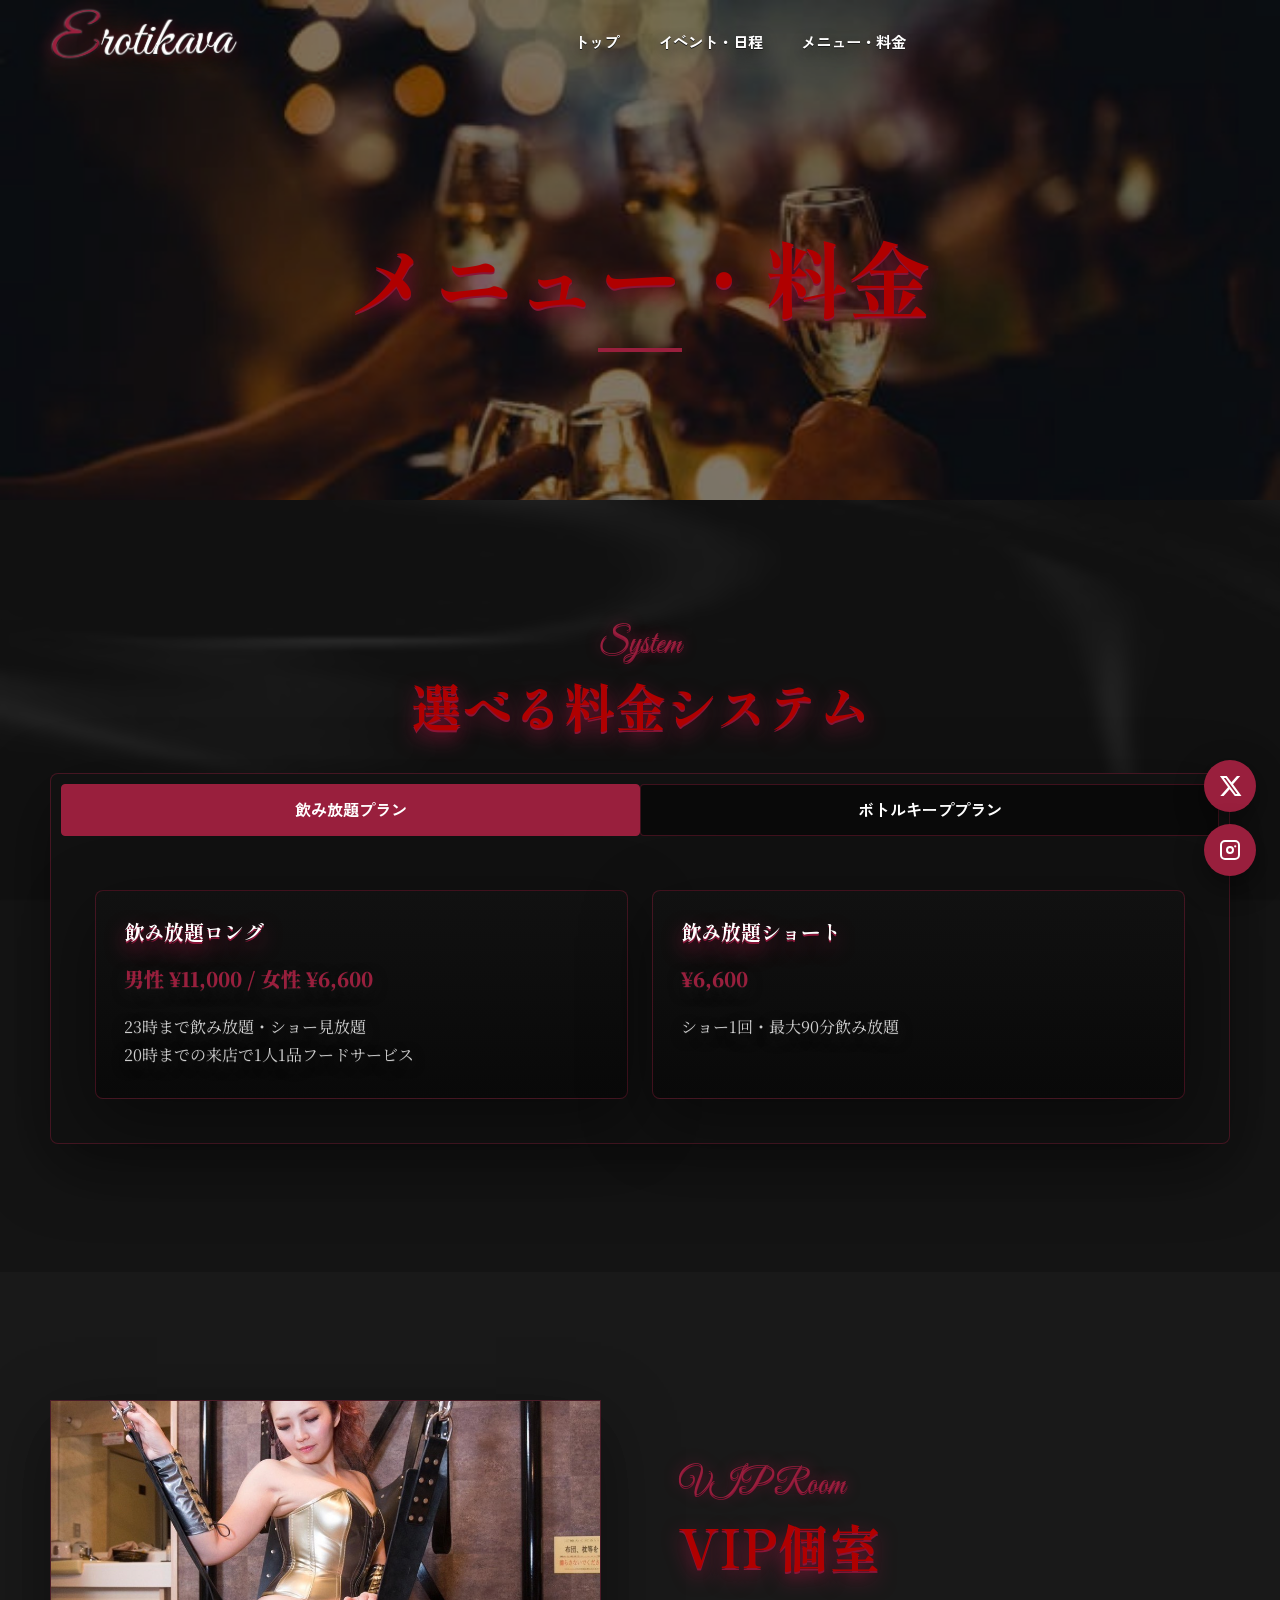
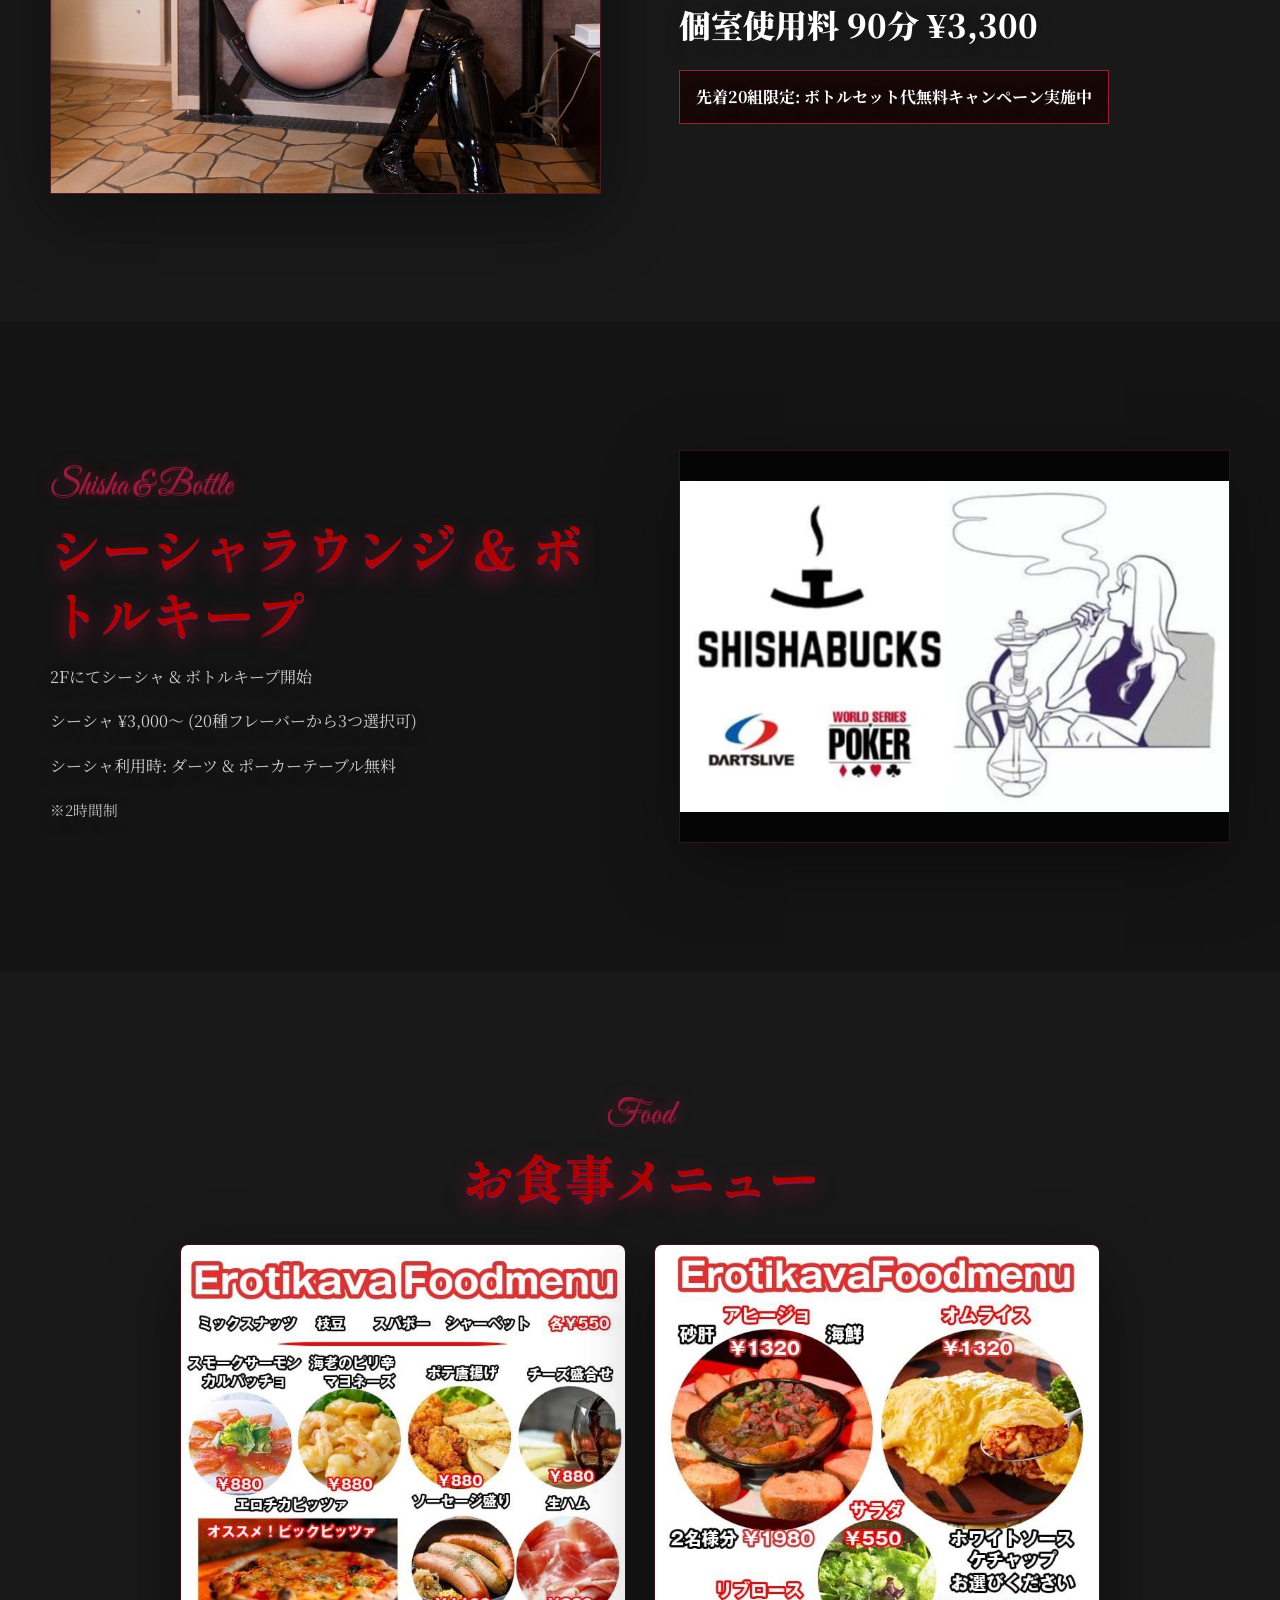
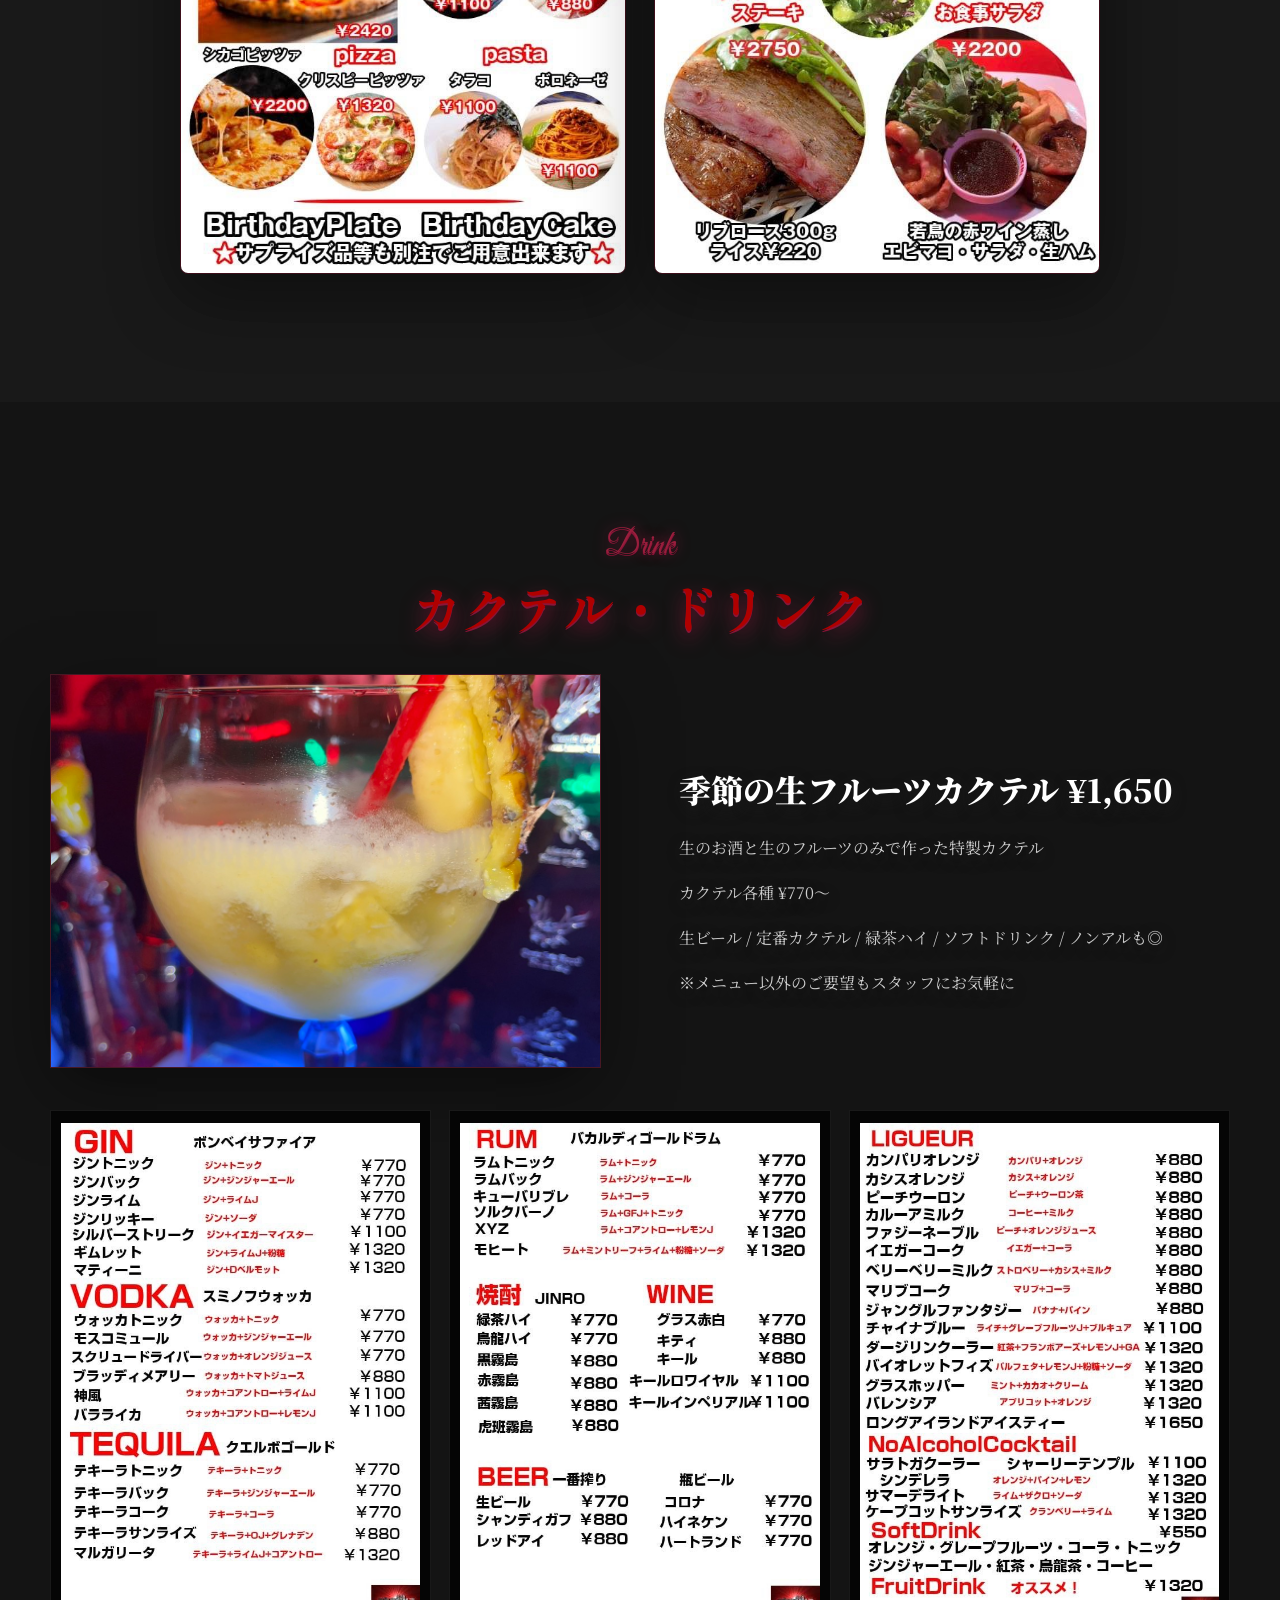
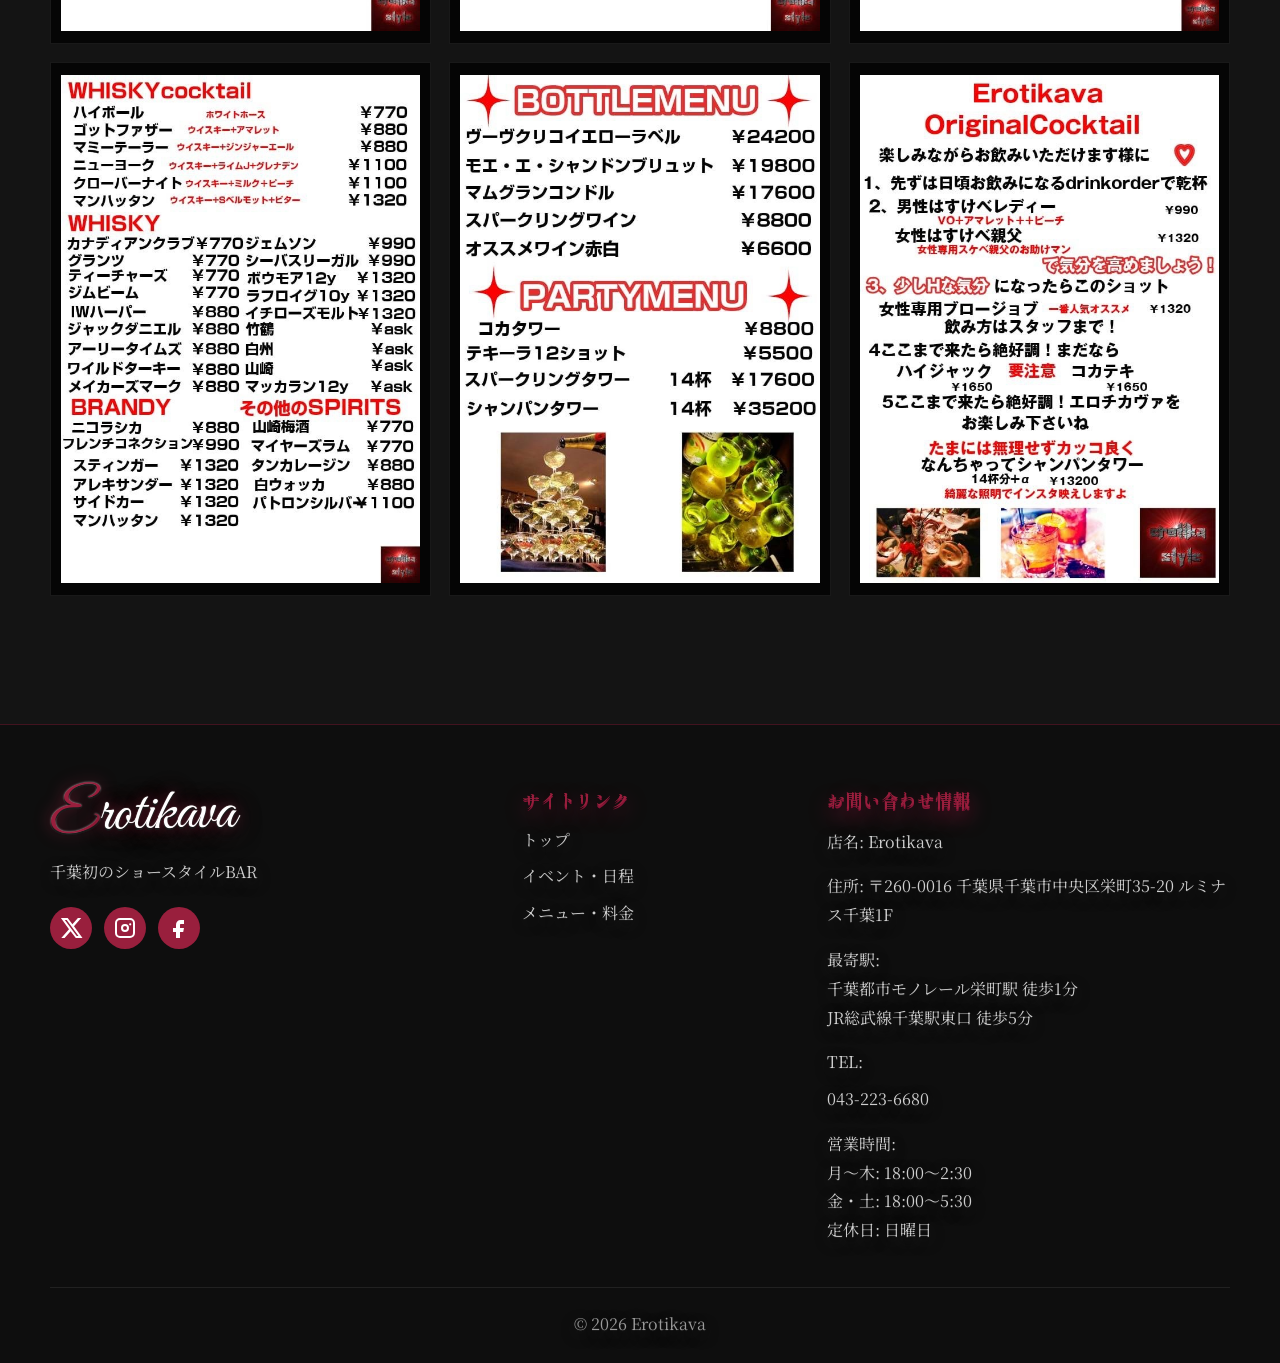
==== menu.html @ 0d076052 "修正版" ====
<!DOCTYPE html>
<html lang="ja">
<head>
  <meta charset="UTF-8">
  <meta name="viewport" content="width=device-width, initial-scale=1.0">
  <title>メニュー・料金 | Erotikava</title>
  <meta name="description" content="Erotikavaの料金システム、VIP個室、シーシャ、フード、カクテル。">
  <link rel="preconnect" href="https://fonts.googleapis.com">
  <link rel="preconnect" href="https://fonts.gstatic.com" crossorigin>
  <link href="https://fonts.googleapis.com/css2?family=Great+Vibes&family=Noto+Serif+JP:wght@400;500;700;900&family=Shippori+Mincho:wght@500;600;700;800&family=Zen+Kaku+Gothic+Antique:wght@500;700&display=swap" rel="stylesheet">
  <link rel="stylesheet" href="style.css">
</head>
<body>
  <header class="site-header" data-header>
    <a class="logo-link" href="index.html" aria-label="Erotikava トップ">
      <span class="brand-logo">Erotikava</span>
    </a>
    <button class="menu-toggle" type="button" data-menu-toggle aria-label="メニューを開く" aria-expanded="false">
      <span></span><span></span><span></span>
    </button>
    <nav class="site-nav" data-nav>
      <a href="index.html">トップ</a>
      <a href="reservations.html">イベント・日程</a>
      <a href="menu.html">メニュー・料金</a>
    </nav>
  </header>

  <main>
    <section class="page-hero">
      <img src="images/menu-hero.jpg" alt="メニュー・料金" onerror="this.src='https://placehold.co/1600x500/1A1A1A/ffffff?text=Menu+Plan'">
      <div>
        <h1>メニュー・料金</h1>
      </div>
    </section>

    <section class="section">
      <div class="section-inner">
        <p class="eyebrow center">System</p>
        <h2 class="section-title">選べる料金システム</h2>
        <div class="tabs" data-tabs>
          <div class="tab-buttons" role="tablist" aria-label="料金システム">
            <button class="is-active" type="button" role="tab" aria-selected="true" data-tab-button="drink">飲み放題プラン</button>
            <button type="button" role="tab" aria-selected="false" data-tab-button="bottle">ボトルキーププラン</button>
          </div>
          <div class="tab-panel is-active" data-tab-panel="drink">
            <div class="price-card-grid">
              <article class="price-card">
                <h3>飲み放題ロング</h3>
                <p class="price">男性 ¥11,000 / 女性 ¥6,600</p>
                <p>23時まで飲み放題・ショー見放題<br>20時までの来店で1人1品フードサービス</p>
              </article>
              <article class="price-card">
                <h3>飲み放題ショート</h3>
                <p class="price">¥6,600</p>
                <p>ショー1回・最大90分飲み放題</p>
              </article>
            </div>
          </div>
          <div class="tab-panel" data-tab-panel="bottle">
            <table class="price-table">
              <tbody>
                <tr><th>ダンスショーチャージ</th><td>¥3,300</td></tr>
                <tr><th>SM・縄チャージ</th><td>¥5,500</td></tr>
                <tr><th>テーブルチャージ</th><td>¥770</td></tr>
                <tr><th>2F使用料</th><td>¥1,100</td></tr>
              </tbody>
            </table>
            <p class="note">※別途飲み物代 / ※内容によりショーチャージ変更あり<br>※23時以降の入店時はショーチャージなし</p>
          </div>
        </div>
      </div>
    </section>

    <section class="section">
      <div class="section-inner two-column">
        <img class="section-image" src="images/vip.jpg" alt="VIP個室" onerror="this.src='https://placehold.co/700x500/1A1A1A/ffffff?text=VIP'">
        <div>
          <p class="eyebrow">VIP Room</p>
          <h2>VIP個室</h2>
          <p class="large-text">個室使用料 90分 ¥3,300</p>
          <p class="campaign">先着20組限定: ボトルセット代無料キャンペーン実施中</p>
        </div>
      </div>
    </section>

    <section class="section shisha-section">
      <div class="section-inner two-column reverse-mobile">
        <div>
          <p class="eyebrow">Shisha & Bottle</p>
          <h2>シーシャラウンジ & ボトルキープ</h2>
          <p>2Fにてシーシャ & ボトルキープ開始</p>
          <p>シーシャ ¥3,000〜 (20種フレーバーから3つ選択可)</p>
          <p>シーシャ利用時: ダーツ & ポーカーテーブル無料</p>
          <p class="note">※2時間制</p>
        </div>
        <img class="section-image section-image-contain" src="images/スクリーンショット 2026-06-05 18.13.19.png" alt="シーシャラウンジ & ボトルキープ" onerror="this.src='https://placehold.co/700x500/1A1A1A/ffffff?text=Shisha'">
      </div>
    </section>

    <section class="section">
      <div class="section-inner">
        <p class="eyebrow center">Food</p>
        <h2 class="section-title">お食事メニュー</h2>
        <div class="food-menu-board-grid">
          <figure><img src="img/setc/h.jpg" alt="Erotikava Food menu 1" onerror="this.src='https://placehold.co/630x891/1A1A1A/ffffff?text=Food+Menu'"></figure>
          <figure><img src="img/setc/i.jpg" alt="Erotikava Food menu 2" onerror="this.src='https://placehold.co/630x891/1A1A1A/ffffff?text=Food+Menu'"></figure>
        </div>
      </div>
    </section>

    <section class="section drink-section">
      <div class="section-inner">
        <p class="eyebrow center">Drink</p>
        <h2 class="section-title">カクテル・ドリンク</h2>
        <div class="two-column">
          <img class="section-image" src="images/cocktail-main.jpg" alt="季節の生フルーツカクテル" onerror="this.src='https://placehold.co/700x500/1A1A1A/ffffff?text=Cocktail'">
          <div>
            <p class="large-text">季節の生フルーツカクテル ¥1,650</p>
            <p>生のお酒と生のフルーツのみで作った特製カクテル</p>
            <p>カクテル各種 ¥770〜</p>
            <p>生ビール / 定番カクテル / 緑茶ハイ / ソフトドリンク / ノンアルも◎</p>
            <p>※メニュー以外のご要望もスタッフにお気軽に</p>
          </div>
        </div>
        <div class="photo-grid menu-image-grid">
          <figure><img src="images/630_891 (1).jpg" alt="グランドメニュー1" onerror="this.src='https://placehold.co/400x560/1A1A1A/ffffff?text=Menu'"></figure>
          <figure><img src="images/630_891 (2).jpg" alt="グランドメニュー2" onerror="this.src='https://placehold.co/400x560/1A1A1A/ffffff?text=Menu'"></figure>
          <figure><img src="images/630_891 (3).jpg" alt="グランドメニュー3" onerror="this.src='https://placehold.co/400x560/1A1A1A/ffffff?text=Menu'"></figure>
          <figure><img src="images/630_891 (4).jpg" alt="グランドメニュー4" onerror="this.src='https://placehold.co/400x560/1A1A1A/ffffff?text=Menu'"></figure>
          <figure><img src="images/630_891 (5).jpg" alt="グランドメニュー5" onerror="this.src='https://placehold.co/400x560/1A1A1A/ffffff?text=Menu'"></figure>
          <figure><img src="images/630_891.jpg" alt="グランドメニュー6" onerror="this.src='https://placehold.co/400x560/1A1A1A/ffffff?text=Menu'"></figure>
        </div>
      </div>
    </section>

  </main>

  <footer class="site-footer">
    <div class="footer-inner">
      <div>
        <a class="footer-brand-link" href="index.html" aria-label="Erotikava トップ"><span class="brand-logo footer-brand-logo">Erotikava</span></a>
        <p>千葉初のショースタイルBAR</p>
        <div class="social-row">
          <a href="https://x.com/masatoerotikava" target="_blank" rel="noopener" aria-label="X"><svg viewBox="0 0 24 24"><path d="M18.9 2h3.3l-7.2 8.2L23.5 22h-6.7l-5.2-6.8L5.6 22H2.3l7.7-8.8L1.9 2h6.8l4.7 6.2L18.9 2zm-1.2 17.9h1.8L7.7 4H5.8l11.9 15.9z"/></svg></a>
          <a href="https://www.instagram.com/erotika_va" target="_blank" rel="noopener" aria-label="Instagram"><svg viewBox="0 0 24 24"><path d="M7 2h10a5 5 0 0 1 5 5v10a5 5 0 0 1-5 5H7a5 5 0 0 1-5-5V7a5 5 0 0 1 5-5zm0 2a3 3 0 0 0-3 3v10a3 3 0 0 0 3 3h10a3 3 0 0 0 3-3V7a3 3 0 0 0-3-3H7zm5 4a4 4 0 1 1 0 8 4 4 0 0 1 0-8zm0 2a2 2 0 1 0 0 4 2 2 0 0 0 0-4zm5.2-2.8a1.1 1.1 0 1 1 0 2.2 1.1 1.1 0 0 1 0-2.2z"/></svg></a>
          <a href="https://www.facebook.com/masato.kakehi.90" target="_blank" rel="noopener" aria-label="Facebook"><svg viewBox="0 0 24 24"><path d="M14 8h3V4h-3c-3.3 0-5 2-5 5v3H6v4h3v6h4v-6h3.2l.8-4h-4V9c0-.7.3-1 1-1z"/></svg></a>
        </div>
      </div>
      <div>
        <h2>サイトリンク</h2>
        <a href="index.html">トップ</a>
        <a href="reservations.html">イベント・日程</a>
        <a href="menu.html">メニュー・料金</a>
      </div>
      <div>
        <h2>お問い合わせ情報</h2>
        <p>店名: Erotikava</p>
        <p>住所: 〒260-0016 千葉県千葉市中央区栄町35-20 ルミナス千葉1F</p>
        <p>最寄駅:<br>千葉都市モノレール栄町駅 徒歩1分<br>JR総武線千葉駅東口 徒歩5分</p>
        <p>TEL: <a href="tel:043-223-6680">043-223-6680</a></p>
        <p>営業時間:<br>月〜木: 18:00〜2:30<br>金・土: 18:00〜5:30<br>定休日: 日曜日</p>
      </div>
    </div>
    <p class="copyright">© 2026 Erotikava</p>
  </footer>

  <div class="floating-social" aria-label="SNSリンク">
    <a href="https://x.com/masatoerotikava" target="_blank" rel="noopener" aria-label="採用についてはこちら"><span>採用についてはこちら</span><svg viewBox="0 0 24 24"><path d="M18.9 2h3.3l-7.2 8.2L23.5 22h-6.7l-5.2-6.8L5.6 22H2.3l7.7-8.8L1.9 2h6.8l4.7 6.2L18.9 2zm-1.2 17.9h1.8L7.7 4H5.8l11.9 15.9z"/></svg></a>
    <a href="https://www.instagram.com/erotika_va" target="_blank" rel="noopener" aria-label="詳細はこちら"><span>詳細はこちら</span><svg viewBox="0 0 24 24"><path d="M7 2h10a5 5 0 0 1 5 5v10a5 5 0 0 1-5 5H7a5 5 0 0 1-5-5V7a5 5 0 0 1 5-5zm0 2a3 3 0 0 0-3 3v10a3 3 0 0 0 3 3h10a3 3 0 0 0 3-3V7a3 3 0 0 0-3-3H7zm5 4a4 4 0 1 1 0 8 4 4 0 0 1 0-8zm0 2a2 2 0 1 0 0 4 2 2 0 0 0 0-4zm5.2-2.8a1.1 1.1 0 1 1 0 2.2 1.1 1.1 0 0 1 0-2.2z"/></svg></a>
  </div>
  <script src="main.js"></script>
</body>
</html>
---- style.css ----
:root {
  --black: #1A1A1A;
  --paint-glass: rgba(26, 26, 26, 0.88);
  --panel: #111111;
  --panel-soft: #171717;
  --red: #991f3d;
  --deep-red: #991f3d;
  --white: #ffffff;
  --muted: #cfcfcf;
  --line: rgba(153, 31, 61, 0.38);
  --shadow: 0 22px 70px rgba(0, 0, 0, 0.42);
  --text-shadow: 0 2px 0 #8A1538, 0 8px 20px #8A1538;
  --text-shadow-soft: 0 1px 0 #1A1A1A, 0 5px 14px #1A1A1A;
  --script: "Great Vibes", cursive;
  --display: "Shippori Mincho", serif;
  --body: "Noto Serif JP", serif;
  --nav: "Zen Kaku Gothic Antique", "Noto Serif JP", serif;
}

* {
  box-sizing: border-box;
}

html {
  scroll-behavior: smooth;
}

body {
  position: relative;
  isolation: isolate;
  margin: 0;
  min-height: 100vh;
  background: var(--black);
  background-attachment: fixed;
  color: var(--white);
  font-family: var(--body);
  line-height: 1.8;
  text-shadow: var(--text-shadow-soft);
}

body::before,
body::after {
  position: fixed;
  inset: 0;
  z-index: -2;
  pointer-events: none;
  content: "";
}

body::before {
  background: url("images/background.jpg") center / cover no-repeat fixed;
}

body::after {
  z-index: -1;
  background:
    radial-gradient(circle at 50% 42%, transparent 0, rgba(0, 0, 0, 0.1) 48%, rgba(0, 0, 0, 0.5) 100%),
    rgba(26, 26, 26, 0.18);
}

body.menu-open {
  overflow: hidden;
}

img {
  display: block;
  max-width: 100%;
}

a {
  color: inherit;
  text-decoration: none;
}

button {
  font: inherit;
  font-family: var(--nav);
}

.site-header {
  position: fixed;
  top: 0;
  left: 0;
  z-index: 50;
  display: grid;
  grid-template-columns: auto 1fr auto;
  align-items: center;
  width: 100%;
  min-height: 84px;
  padding: 16px clamp(18px, 4vw, 56px);
  background: transparent;
  transition: background 0.3s ease, min-height 0.3s ease;
}

.site-header.is-scrolled,
.site-header.is-open {
  min-height: 76px;
  background: #000000cc;
  backdrop-filter: blur(10px);
}

.logo-link {
  position: relative;
  z-index: 52;
}

.brand-logo {
  display: inline-block;
  min-width: 200px;
  color: var(--white);
  font-family: var(--script);
  font-size: 3.55rem;
  font-weight: 400;
  line-height: 0.9;
  letter-spacing: 0;
  text-shadow:
    0 2px 0 #1A1A1A,
    0 0 1px rgba(255, 255, 255, 0.88),
    0 0 12px rgba(153, 31, 61, 0.58),
    0 0 28px rgba(153, 31, 61, 0.42),
    0 8px 24px #1A1A1A;
  transform: rotate(-1deg);
}

.brand-logo::first-letter {
  color: var(--red);
  text-shadow:
    0 2px 0 #1A1A1A,
    0 0 2px rgba(255, 255, 255, 0.72),
    0 0 16px rgba(153, 31, 61, 0.86);
}

.site-nav {
  display: flex;
  justify-content: center;
  gap: clamp(18px, 3vw, 42px);
  font-family: var(--nav);
  font-size: 0.95rem;
  font-weight: 700;
}

.site-nav a {
  position: relative;
  padding: 8px 0;
}

.site-nav a::after {
  position: absolute;
  right: 0;
  bottom: 0;
  left: 0;
  height: 2px;
  background: var(--red);
  transform: scaleX(0);
  transform-origin: right;
  transition: transform 0.3s ease;
  content: "";
}

.site-nav a:hover::after {
  transform: scaleX(1);
  transform-origin: left;
}

.tab-buttons button,
.scroll-controls button,
.hero-arrow {
  border: 1px solid var(--line);
  color: var(--white);
  background: rgba(0, 0, 0, 0.42);
  cursor: pointer;
  font-family: var(--nav);
  transition: background 0.3s ease, border-color 0.3s ease, transform 0.3s ease;
}

.tab-buttons button:hover,
.scroll-controls button:hover,
.hero-arrow:hover {
  border-color: var(--red);
  background: var(--deep-red);
}

.menu-toggle {
  display: none;
  position: relative;
  z-index: 52;
  width: 44px;
  height: 44px;
  padding: 0;
  border: 1px solid var(--line);
  border-radius: 50%;
  background: rgba(0, 0, 0, 0.45);
  cursor: pointer;
}

.menu-toggle span {
  display: block;
  width: 20px;
  height: 2px;
  margin: 5px auto;
  background: var(--white);
  transition: transform 0.3s ease, opacity 0.3s ease;
}

.menu-toggle.is-active span:nth-child(1) {
  transform: translateY(7px) rotate(45deg);
}

.menu-toggle.is-active span:nth-child(2) {
  opacity: 0;
}

.menu-toggle.is-active span:nth-child(3) {
  transform: translateY(-7px) rotate(-45deg);
}

.hero-slider {
  position: relative;
  height: 100vh;
  min-height: 620px;
  overflow: hidden;
  background: #000;
}

.hero-slide {
  position: absolute;
  inset: 0;
  opacity: 0;
  transition: opacity 1s ease;
}

.hero-slide.is-active {
  opacity: 1;
}

.hero-slide::after,
.page-hero::after {
  position: absolute;
  inset: 0;
  background: rgba(0, 0, 0, 0.5);
  content: "";
}

.hero-slide img,
.page-hero img {
  width: 100%;
  height: 100%;
  object-fit: cover;
}

.hero-caption {
  position: absolute;
  top: 50%;
  left: 50%;
  z-index: 2;
  width: auto;
  max-width: calc(100% - 40px);
  color: var(--white);
  font-family: var(--display);
  font-size: clamp(1.8rem, 4.5vw, 3.6rem);
  font-weight: 900;
  line-height: 1.4;
  text-align: center;
  white-space: nowrap;
  text-shadow: 0 3px 0 #8A1538, 0 12px 38px #8A1538;
  transform: translate(-50%, -50%);
}

.hero-caption-line {
  display: inline;
}

.hero-arrow {
  position: absolute;
  top: 50%;
  z-index: 3;
  display: grid;
  place-items: center;
  width: 54px;
  height: 54px;
  border-radius: 50%;
  font-size: 2.7rem;
  line-height: 1;
  transform: translateY(-50%);
}

.hero-prev {
  left: clamp(16px, 4vw, 48px);
}

.hero-next {
  right: clamp(16px, 4vw, 48px);
}

.hero-dots {
  position: absolute;
  bottom: 34px;
  left: 50%;
  z-index: 3;
  display: flex;
  gap: 12px;
  transform: translateX(-50%);
}

.hero-dots button {
  width: 12px;
  height: 12px;
  padding: 0;
  border: 1px solid var(--white);
  border-radius: 50%;
  background: transparent;
  cursor: pointer;
}

.hero-dots button.is-active {
  border-color: var(--red);
  background: var(--red);
}

.section {
  padding: clamp(72px, 10vw, 128px) 0;
  background: var(--paint-glass);
  backdrop-filter: blur(1px);
}

.section:nth-of-type(even) {
  background: rgba(20, 20, 20, 0.86);
}

.intro-section {
  background:
    linear-gradient(rgba(0, 0, 0, 0.68), rgba(0, 0, 0, 0.72)),
    url("img/setb/j.jpg") center / cover no-repeat;
}

.section-inner {
  width: min(1180px, calc(100% - 40px));
  margin: 0 auto;
}

.narrow {
  width: min(860px, calc(100% - 40px));
}

.center {
  text-align: center;
}

h1,
h2,
h3 {
  margin: 0;
  font-family: var(--display);
  line-height: 1.3;
  text-shadow: var(--text-shadow);
}

h1 {
  color: var(--red);
  font-size: clamp(3.2rem, 9vw, 7.2rem);
  letter-spacing: 0;
}

h2 {
  color: #B00000;
  font-size: clamp(2rem, 4vw, 3.4rem);
}

h3 {
  font-size: 1.25rem;
}

p {
  margin: 16px 0 0;
  color: var(--muted);
  font-family: var(--body);
  text-shadow: var(--text-shadow-soft);
}

.intro-section h1 {
  font-family: var(--script);
  font-weight: 400;
  line-height: 0.88;
  text-shadow:
    0 3px 0 #8A1538,
    0 0 2px rgba(255, 255, 255, 0.68),
    0 0 18px rgba(153, 31, 61, 0.6),
    0 10px 28px #8A1538;
}

.lead {
  margin-top: 12px;
  color: var(--white);
  font-family: var(--display);
  font-size: clamp(1.35rem, 3vw, 2rem);
  font-weight: 700;
}

.hours-badge {
  display: inline-flex;
  margin-top: 28px;
  padding: 12px 18px;
  border: 1px solid var(--line);
  border-radius: 999px;
  color: var(--white);
  background: #160707;
  font-family: var(--nav);
  font-weight: 700;
}

.primary-button {
  display: inline-flex;
  align-items: center;
  justify-content: center;
  min-height: 52px;
  margin-top: 34px;
  padding: 14px 28px;
  border: 1px solid var(--red);
  border-radius: 4px;
  color: var(--white);
  background: var(--red);
  font-family: var(--nav);
  font-weight: 700;
  text-shadow: var(--text-shadow-soft);
  box-shadow: 0 14px 36px rgba(153, 31, 61, 0.25);
  transition: background 0.3s ease, transform 0.3s ease;
}

.primary-button:hover {
  background: var(--deep-red);
  transform: translateY(-2px);
}

.primary-button.wide {
  width: min(430px, 100%);
}

.feature-grid,
.price-card-grid,
.menu-card-grid,
.plan-grid {
  display: grid;
  gap: 24px;
}

.feature-grid {
  grid-template-columns: repeat(3, 1fr);
  align-items: stretch;
}

.feature-card,
.price-card,
.menu-card,
.contact-panel {
  border: 1px solid var(--line);
  border-radius: 8px;
  background: linear-gradient(180deg, var(--panel), #090909);
  box-shadow: var(--shadow);
}

.feature-card {
  padding: 34px 28px;
  display: flex;
  flex-direction: column;
  justify-content: center;
  transition: border-color 0.3s ease, box-shadow 0.3s ease, transform 0.3s ease;
}

.feature-card-bg-show {
  position: relative;
  overflow: hidden;
  background:
    linear-gradient(rgba(0, 0, 0, 0.52), rgba(0, 0, 0, 0.76)),
    url("img/setc/b.jpg") center / cover no-repeat;
}

.feature-card-bg-show > * {
  position: relative;
  z-index: 1;
}

.feature-card-bg-vip {
  position: relative;
  overflow: hidden;
  background:
    linear-gradient(rgba(0, 0, 0, 0.56), rgba(0, 0, 0, 0.78)),
    url("img/setb/j.jpg") center / cover no-repeat;
}

.feature-card-bg-vip > * {
  position: relative;
  z-index: 1;
}

.feature-card:hover {
  border-color: var(--red);
  box-shadow: 0 0 34px rgba(153, 31, 61, 0.38);
  transform: translateY(-5px);
}

.feature-icon {
  display: grid;
  place-items: center;
  width: 58px;
  height: 58px;
  margin-bottom: 24px;
  border-radius: 50%;
  background: var(--red);
}

.feature-card-image {
  width: 100%;
  aspect-ratio: 3 / 2;
  margin-bottom: 24px;
  border-radius: 4px;
  object-fit: contain;
  background: #050505;
}

.feature-card-media-only {
  display: block;
  padding: 0;
  overflow: hidden;
}

.feature-card-media-only .feature-card-image {
  width: 100%;
  height: 100%;
  aspect-ratio: auto;
  margin-bottom: 0;
  border-radius: 8px;
  object-fit: contain;
  background: #1a1a1a;
  padding: 0;
}

.feature-icon svg,
.social-row svg,
.floating-social svg {
  width: 24px;
  height: 24px;
  fill: currentColor;
}

.two-column {
  display: grid;
  grid-template-columns: minmax(0, 1fr) minmax(0, 1fr);
  gap: clamp(32px, 7vw, 78px);
  align-items: center;
}

.eyebrow {
  margin: 0 0 12px;
  color: var(--red);
  font-family: var(--script);
  font-size: clamp(1.45rem, 2.6vw, 2rem);
  font-weight: 400;
  line-height: 1;
  text-transform: none;
  text-shadow: 0 2px 0 #8A1538, 0 0 14px #8A1538;
}

.section-image {
  width: 100%;
  aspect-ratio: 7 / 5;
  border: 1px solid var(--line);
  object-fit: cover;
  box-shadow: var(--shadow);
}

.section-image-contain {
  object-fit: contain;
  background: #050505;
}

.section-title {
  margin-bottom: 34px;
  text-align: center;
}

.photo-grid {
  display: grid;
  gap: 18px;
}

.gallery-grid,
.menu-image-grid {
  grid-template-columns: repeat(3, 1fr);
}

.gallery-counter {
  display: none;
  margin-top: 16px;
  color: var(--muted);
  font-family: var(--nav);
  font-size: 0.95rem;
  font-weight: 700;
  text-align: center;
  letter-spacing: 0.1em;
}

.event-grid {
  grid-template-columns: repeat(4, 1fr);
}

.event-grid figure {
  background: #050505;
}

.photo-grid figure {
  position: relative;
  margin: 0;
  aspect-ratio: 3 / 2;
  overflow: hidden;
  border: 1px solid rgba(255, 255, 255, 0.08);
  background: var(--panel);
}

.menu-image-grid figure {
  aspect-ratio: 5 / 7;
  background: #050505;
}

.photo-grid figure::after {
  position: absolute;
  inset: 0;
  background: rgba(153, 31, 61, 0.4);
  opacity: 0;
  transition: opacity 0.3s ease;
  content: "";
}

.photo-grid img {
  width: 100%;
  height: 100%;
  object-fit: cover;
  transition: transform 0.45s ease;
}

.menu-image-grid img {
  object-fit: contain;
  padding: 10px;
}

.event-grid img {
  object-fit: contain;
  padding: 4px;
}

.photo-grid figure:hover img {
  transform: scale(1.08);
}

.event-grid figure:hover img {
  transform: scale(1.02);
}

.menu-image-grid figure:hover img {
  transform: scale(1.02);
}

.photo-grid figure:hover::after {
  opacity: 1;
}

.section-heading-row {
  display: flex;
  align-items: end;
  justify-content: space-between;
  gap: 24px;
  margin-bottom: 28px;
}

.scroll-controls {
  display: flex;
  gap: 10px;
}

.scroll-controls button {
  width: 46px;
  height: 46px;
  border-radius: 50%;
  font-size: 2rem;
  line-height: 1;
}

.news-slider {
  display: grid;
  grid-auto-columns: minmax(260px, 360px);
  grid-auto-flow: column;
  gap: 20px;
  overflow-x: auto;
  padding-bottom: 12px;
  scroll-snap-type: x mandatory;
  scrollbar-color: var(--red) #171717;
}

.news-card {
  overflow: hidden;
  border: 1px solid var(--line);
  border-radius: 8px;
  background: #000000;
  scroll-snap-align: start;
}

.news-card img {
  width: 100%;
  aspect-ratio: 891 / 630;
  object-fit: cover;
  background: #000000;
}

.news-counter {
  display: none;
  margin-top: 16px;
  color: var(--muted);
  font-family: var(--nav);
  font-size: 0.95rem;
  font-weight: 700;
  text-align: center;
  letter-spacing: 0.1em;
}

.contact-panel {
  padding: 34px;
}

.info-list {
  margin: 24px 0 0;
}

.info-list div {
  display: grid;
  grid-template-columns: 110px 1fr;
  gap: 16px;
  padding: 15px 0;
  border-bottom: 1px solid rgba(255, 255, 255, 0.08);
}

.info-list dt {
  color: var(--red);
  font-weight: 700;
}

.info-list dd {
  margin: 0;
  color: var(--muted);
}

.map-frame,
.calendar-frame {
  width: 100%;
  border: 1px solid var(--line);
  background: var(--panel);
}

.page-hero {
  position: relative;
  display: grid;
  place-items: center;
  height: 500px;
  min-height: 420px;
  overflow: hidden;
  background: #000;
}

.page-hero > div {
  position: absolute;
  z-index: 2;
  width: min(980px, calc(100% - 40px));
  padding-top: 74px;
  text-align: center;
}

.page-hero h1 {
  display: inline-block;
  color: #B00000;
  font-size: clamp(2.5rem, 7vw, 5.2rem);
}

.page-hero h1::after {
  display: block;
  width: 84px;
  height: 4px;
  margin: 18px auto 0;
  background: var(--red);
  content: "";
}

.notice-lines {
  margin-top: 22px;
  padding: 22px;
  border-left: 4px solid var(--red);
  background: var(--panel);
}

.notice-lines p {
  margin: 0;
  color: var(--white);
  font-weight: 700;
}

.reservation-benefit h2 {
  color: var(--red);
  text-transform: uppercase;
}

.tabs {
  border: 1px solid var(--line);
  border-radius: 8px;
  background: var(--panel);
  box-shadow: var(--shadow);
}

.tab-buttons {
  display: grid;
  grid-template-columns: repeat(2, 1fr);
  gap: 0;
  padding: 10px;
}

.tab-buttons button {
  min-height: 52px;
  border-radius: 4px;
  font-weight: 700;
}

.tab-buttons button.is-active {
  border-color: var(--red);
  background: var(--red);
}

.tab-panel {
  display: none;
  padding: clamp(24px, 4vw, 44px);
}

.tab-panel.is-active {
  display: block;
}

.price-card-grid,
.plan-grid {
  grid-template-columns: repeat(2, 1fr);
}

.price-card {
  padding: 28px;
}

.price {
  color: var(--red);
  font-size: 1.25rem;
  font-weight: 900;
}

.price-table {
  width: 100%;
  border-collapse: collapse;
  overflow: hidden;
}

.price-table th,
.price-table td {
  padding: 18px;
  border-bottom: 1px solid rgba(255, 255, 255, 0.1);
  text-align: left;
}

.price-table th {
  color: var(--muted);
  font-weight: 700;
}

.price-table td {
  color: var(--red);
  font-size: 1.2rem;
  font-weight: 900;
  text-align: right;
}

.note {
  color: #bdbdbd;
  font-size: 0.92rem;
}

.large-text {
  color: var(--white);
  font-size: clamp(1.3rem, 3vw, 2rem);
  font-weight: 900;
}

.campaign {
  display: inline-block;
  padding: 12px 16px;
  border: 1px solid var(--red);
  color: var(--white);
  background: #180707;
  font-weight: 700;
}

.menu-card-grid {
  grid-template-columns: repeat(3, 1fr);
}

.menu-card {
  overflow: hidden;
}

.menu-card img {
  width: 100%;
  aspect-ratio: 4 / 3;
  object-fit: cover;
}

.menu-card img.menu-card-contain {
  object-fit: contain;
  background: #050505;
}

.menu-card div {
  padding: 22px;
}

.food-menu-board-grid {
  display: grid;
  grid-template-columns: repeat(2, minmax(0, 1fr));
  gap: 28px;
  align-items: start;
  width: min(920px, 100%);
  margin: 0 auto;
}

.food-menu-board-grid figure {
  margin: 0;
  border: 1px solid var(--line);
  border-radius: 8px;
  overflow: hidden;
  background: #050505;
  box-shadow: var(--shadow);
}

.food-menu-board-grid img {
  width: 100%;
  aspect-ratio: 630 / 891;
  object-fit: contain;
}

.drink-section .two-column {
  margin-bottom: 42px;
}

.site-footer {
  padding: 64px 0 24px;
  border-top: 1px solid var(--line);
  background: rgba(14, 14, 14, 0.9);
  backdrop-filter: blur(1px);
}

.footer-inner {
  display: grid;
  grid-template-columns: 1.3fr 0.8fr 1.2fr;
  gap: 36px;
  width: min(1180px, calc(100% - 40px));
  margin: 0 auto;
}

.footer-brand-logo {
  min-width: 0;
  font-size: 3.7rem;
}

.site-footer h2 {
  margin-bottom: 14px;
  color: var(--red);
  font-size: 1.1rem;
}

.site-footer a {
  display: block;
  margin-top: 8px;
  color: var(--muted);
}

.site-footer a:hover {
  color: var(--white);
}

.site-footer .footer-brand-link {
  display: inline-block;
  margin: 0;
  color: var(--white);
}

.social-row {
  display: flex;
  gap: 12px;
  margin-top: 20px;
}

.social-row a {
  display: grid;
  place-items: center;
  width: 42px;
  height: 42px;
  margin: 0;
  border-radius: 50%;
  color: var(--white);
  background: var(--red);
}

.copyright {
  width: min(1180px, calc(100% - 40px));
  margin: 42px auto 0;
  padding-top: 22px;
  border-top: 1px solid rgba(255, 255, 255, 0.08);
  color: #9a9a9a;
  text-align: center;
}

.floating-social {
  position: fixed;
  right: 24px;
  bottom: 24px;
  z-index: 60;
  display: grid;
  gap: 12px;
}

.floating-social a {
  position: relative;
  display: grid;
  place-items: center;
  width: 52px;
  height: 52px;
  border-radius: 50%;
  color: var(--white);
  background: var(--red);
  box-shadow: 0 10px 30px rgba(0, 0, 0, 0.45);
  transition: background 0.3s ease, transform 0.3s ease;
}

.floating-social a:hover {
  background: var(--deep-red);
  transform: translateX(-4px);
}

.floating-social span {
  position: absolute;
  right: 64px;
  padding: 6px 12px;
  border-radius: 4px;
  background: #000;
  color: var(--white);
  font-size: 0.86rem;
  opacity: 0;
  white-space: nowrap;
  transform: translateX(12px);
  transition: opacity 0.3s ease, transform 0.3s ease;
  pointer-events: none;
}

.floating-social a:hover span {
  opacity: 1;
  transform: translateX(0);
}

@media (max-width: 960px) {
  .site-header {
    grid-template-columns: auto auto;
    justify-content: space-between;
  }

  .menu-toggle {
    display: block;
    z-index: 101;
  }

  .site-nav {
    position: fixed;
    top: 76px;
    right: 16px;
    bottom: auto;
    left: auto;
    z-index: 100;
    display: flex;
    flex-direction: column;
    align-items: stretch;
    justify-content: flex-start;
    width: min(280px, calc(100% - 32px));
    max-height: calc(100dvh - 92px);
    gap: 8px;
    padding: 18px;
    border: 1px solid var(--line);
    border-radius: 8px;
    background: rgba(0, 0, 0, 0.92);
    box-shadow: var(--shadow);
    opacity: 0;
    overflow-y: auto;
    visibility: hidden;
    transform: translateX(16px);
    transition: opacity 0.3s ease, visibility 0.3s ease, transform 0.3s ease;
  }

  .site-nav a {
    padding: 10px 0;
    text-align: right;
  }

  .site-nav.is-open {
    opacity: 1;
    visibility: visible;
    transform: translateX(0);
  }

  .feature-grid,
  .menu-card-grid,
  .footer-inner {
    grid-template-columns: 1fr;
  }

  .feature-card,
  .feature-card-bg-show,
  .feature-card-bg-vip {
    min-height: 0;
    aspect-ratio: 891 / 630;
  }

  .feature-card {
    display: flex;
    flex-direction: column;
    justify-content: flex-end;
  }

  .feature-card-media-only {
    display: block;
    height: auto;
    padding: 0;
  }

  .feature-card-media-only .feature-card-image {
    width: 100%;
    height: 100%;
    object-fit: cover;
  }

  .two-column {
    grid-template-columns: 1fr;
  }

  .reverse-mobile img {
    order: -1;
  }

  .event-grid,
  .gallery-grid,
  .menu-image-grid {
    grid-template-columns: repeat(2, 1fr);
  }
}

@media (max-width: 640px) {
  .site-header {
    min-height: 72px;
    padding: 12px 16px;
  }

  .site-nav {
    top: 72px;
    right: 12px;
    width: min(260px, calc(100% - 24px));
    max-height: calc(100dvh - 84px);
  }

  .brand-logo {
    min-width: 160px;
    font-size: 2.9rem;
  }

  .footer-brand-logo {
    font-size: 3.1rem;
  }

  .hero-slider {
    min-height: 560px;
  }

  .hero-caption {
    width: min(520px, calc(100% - 28px));
    font-size: clamp(1.9rem, 8.6vw, 2.8rem);
    line-height: 1.38;
  }

  .hero-caption-line {
    display: block;
  }

  .hero-arrow {
    top: auto;
    bottom: 78px;
    width: 44px;
    height: 44px;
    font-size: 2rem;
  }

  .section-inner,
  .narrow,
  .footer-inner,
  .copyright {
    width: min(100% - 28px, 1180px);
  }

  .hours-badge {
    align-items: center;
    border-radius: 8px;
  }

  .section-heading-row {
    align-items: start;
    flex-direction: column;
  }

  .gallery-grid,
  .event-grid,
  .menu-image-grid,
  .food-menu-board-grid,
  .price-card-grid,
  .plan-grid,
  .tab-buttons {
    grid-template-columns: 1fr;
  }

  .gallery-grid {
    display: flex;
    overflow-x: auto;
    scroll-snap-type: x mandatory;
    scrollbar-width: none;
    -webkit-overflow-scrolling: touch;
    gap: 0;
  }

  .gallery-grid::-webkit-scrollbar {
    display: none;
  }

  .gallery-grid figure {
    flex: 0 0 100%;
    scroll-snap-align: center;
    border: none;
  }

  .gallery-counter {
    display: block;
  }

  .news-slider {
    display: flex;
    grid-auto-columns: unset;
    grid-auto-flow: unset;
    overflow-x: auto;
    scroll-snap-type: x mandatory;
    scrollbar-width: none;
    -webkit-overflow-scrolling: touch;
    gap: 0;
    padding-bottom: 0;
  }

  .news-slider::-webkit-scrollbar {
    display: none;
  }

  .news-card {
    flex: 0 0 100%;
    scroll-snap-align: center;
    border: none;
    border-radius: 0;
  }

  .news-card img {
    aspect-ratio: auto;
    object-fit: contain;
  }

  .news-counter {
    display: block;
  }

  .scroll-controls {
    display: none;
  }

  .info-list div {
    grid-template-columns: 1fr;
    gap: 4px;
  }

  .floating-social {
    right: 14px;
    bottom: 14px;
  }

  .floating-social a {
    width: 48px;
    height: 48px;
  }

  .floating-social span {
    display: none;
  }
}
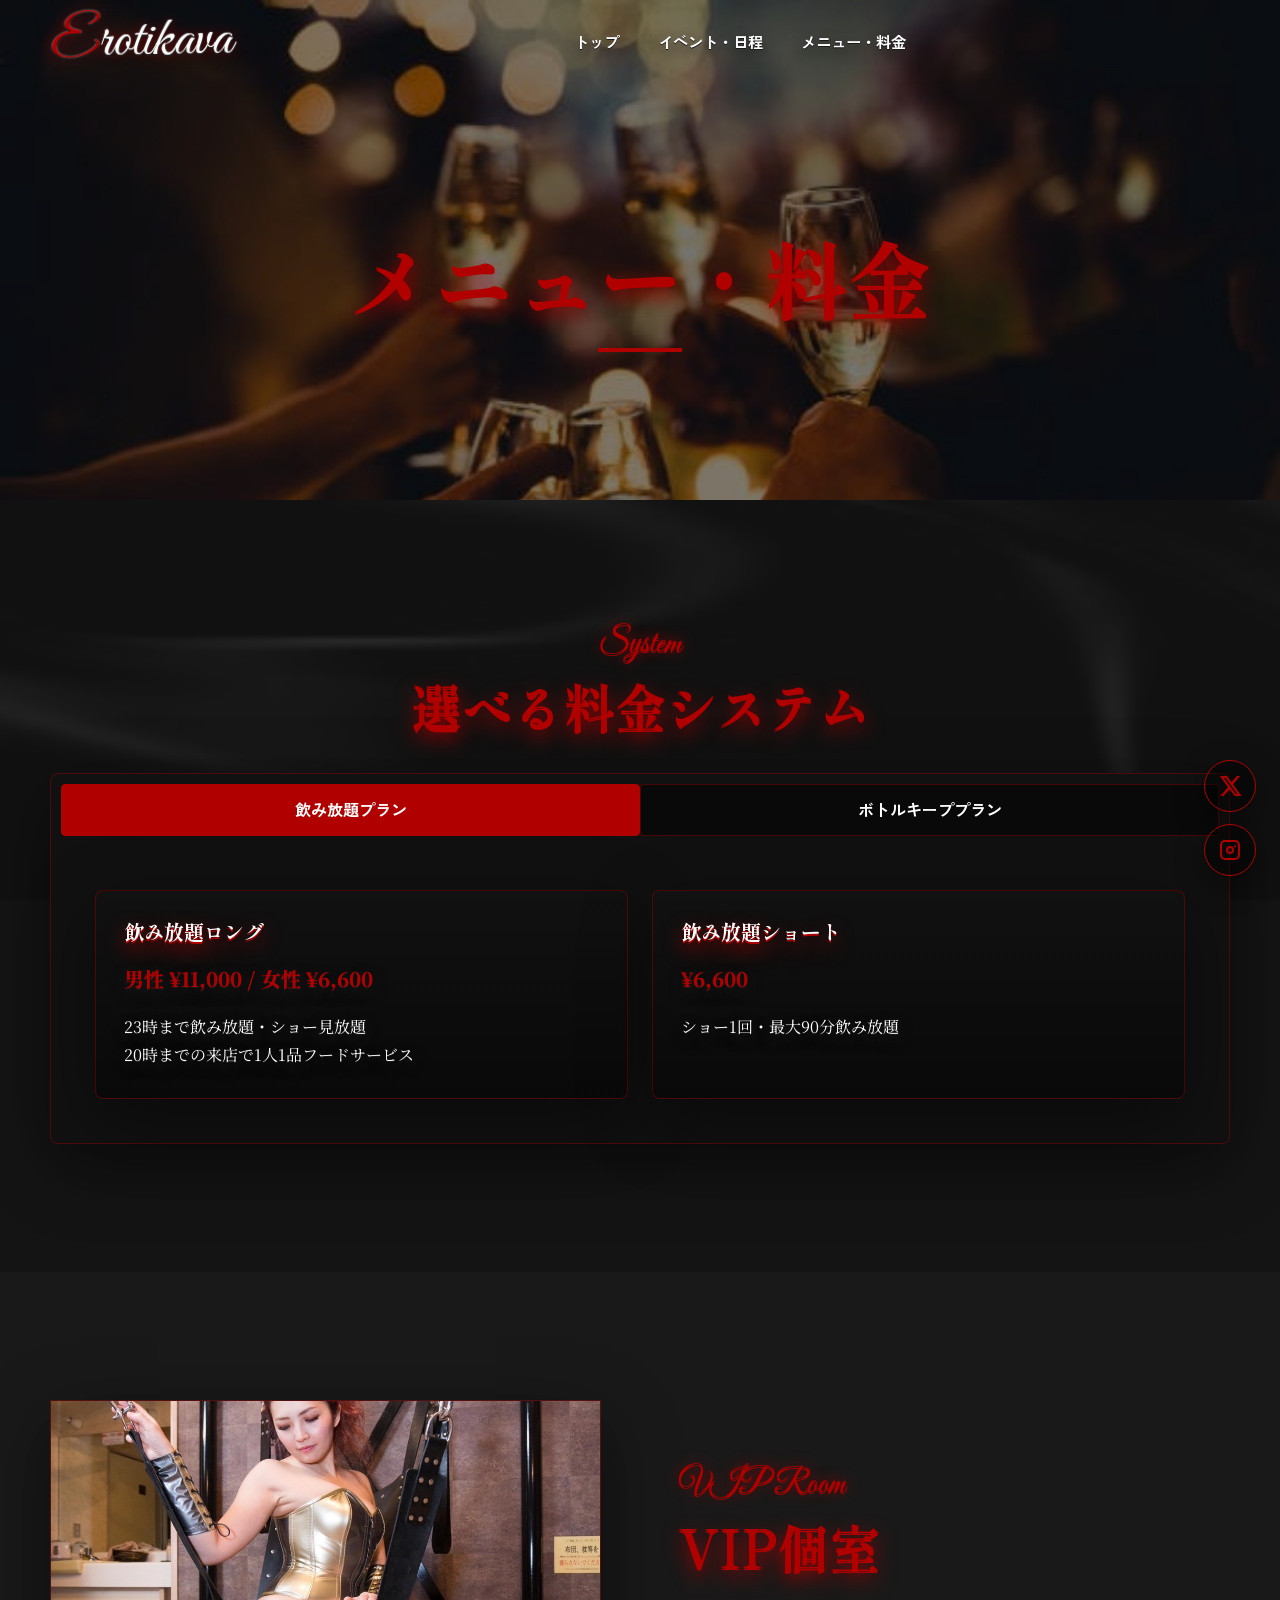
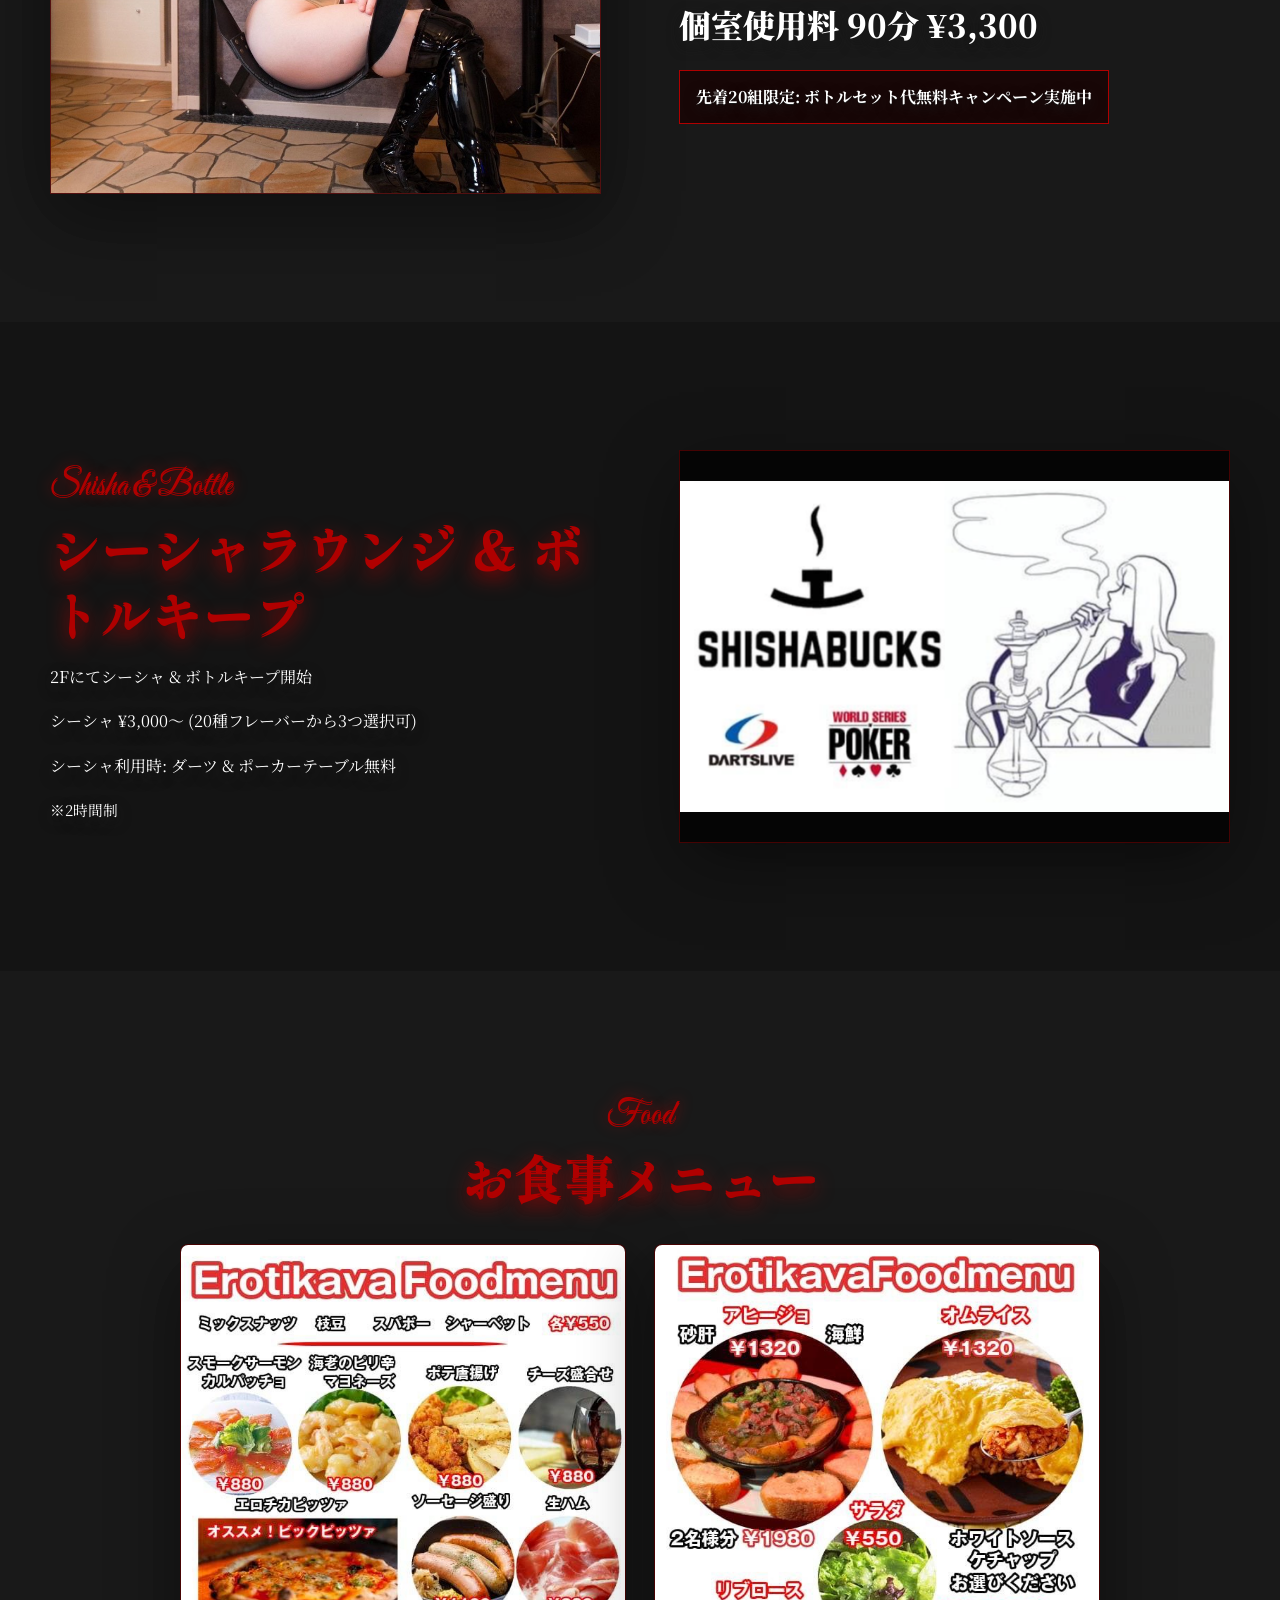
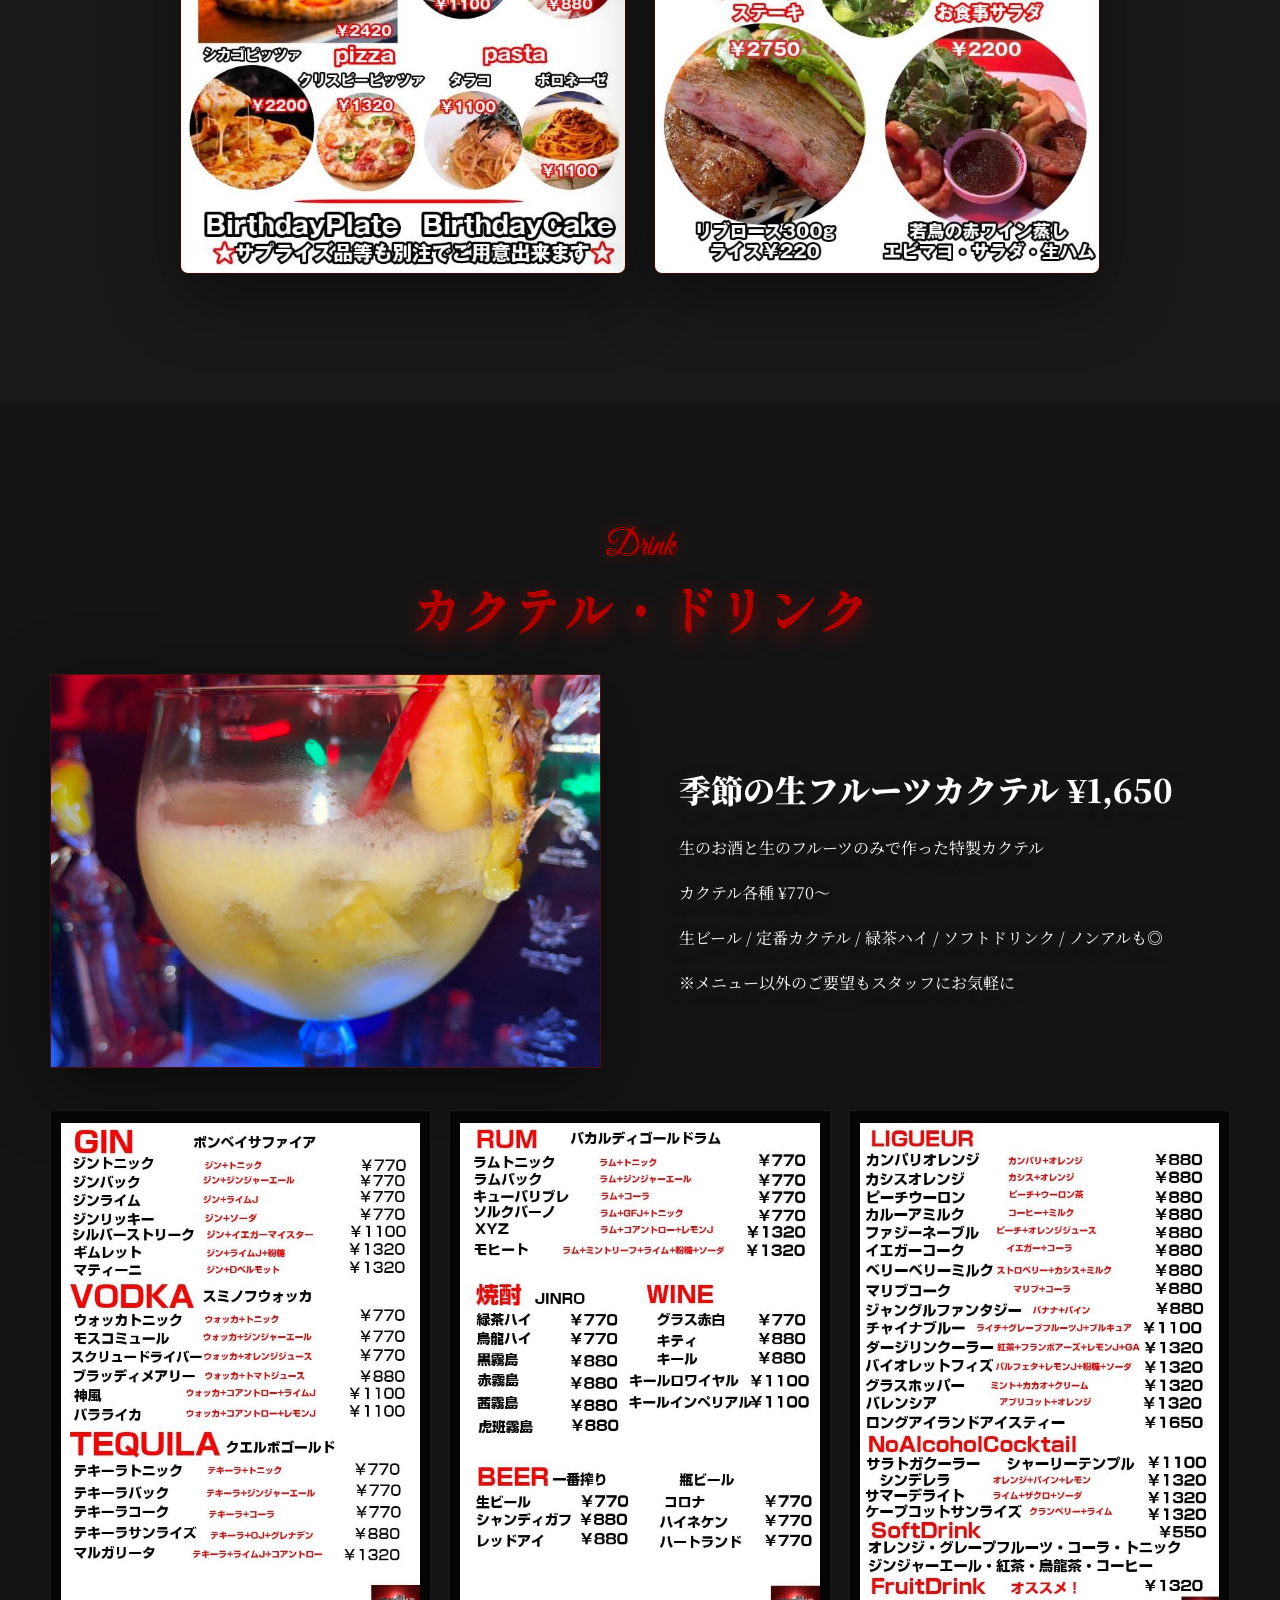
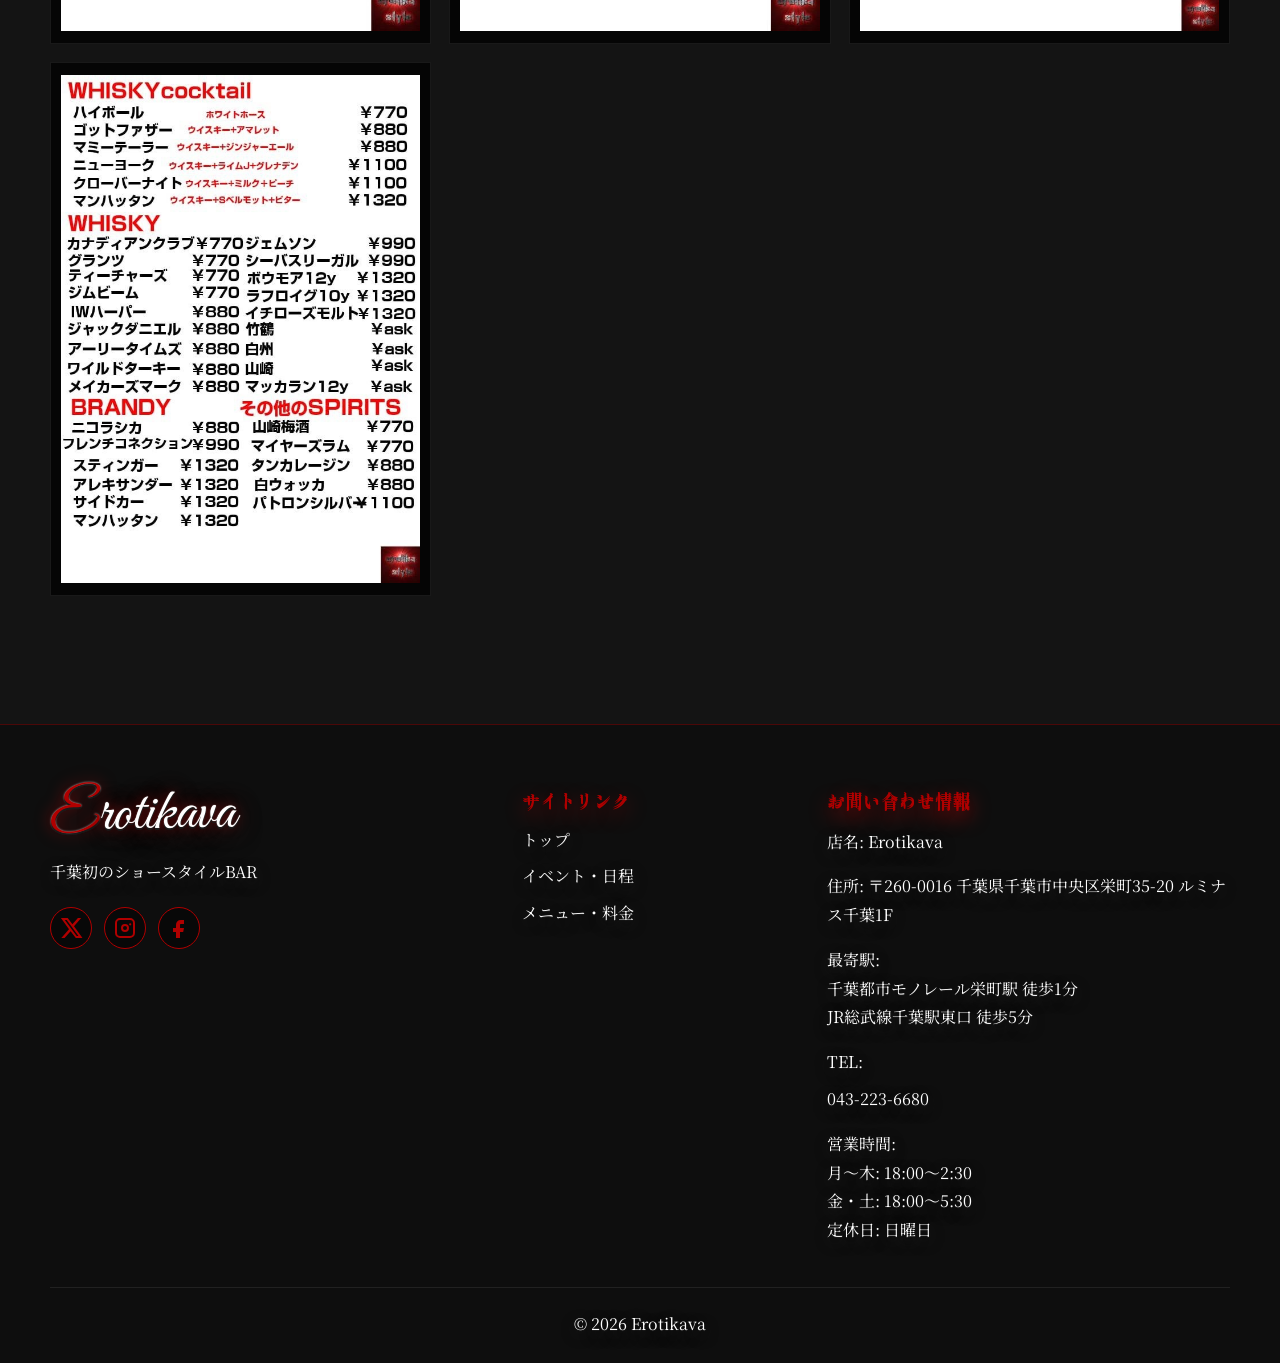
==== commit 451504a5: "修正版" ====
--- a/menu.html
+++ b/menu.html
@@ -105,6 +105,7 @@
           <figure><img src="img/setc/h.jpg" alt="Erotikava Food menu 1" onerror="this.src='https://placehold.co/630x891/1A1A1A/ffffff?text=Food+Menu'"></figure>
           <figure><img src="img/setc/i.jpg" alt="Erotikava Food menu 2" onerror="this.src='https://placehold.co/630x891/1A1A1A/ffffff?text=Food+Menu'"></figure>
         </div>
+        <div class="food-menu-counter" data-food-menu-counter>1 / 2</div>
       </div>
     </section>
 
@@ -127,9 +128,8 @@
           <figure><img src="images/630_891 (2).jpg" alt="グランドメニュー2" onerror="this.src='https://placehold.co/400x560/1A1A1A/ffffff?text=Menu'"></figure>
           <figure><img src="images/630_891 (3).jpg" alt="グランドメニュー3" onerror="this.src='https://placehold.co/400x560/1A1A1A/ffffff?text=Menu'"></figure>
           <figure><img src="images/630_891 (4).jpg" alt="グランドメニュー4" onerror="this.src='https://placehold.co/400x560/1A1A1A/ffffff?text=Menu'"></figure>
-          <figure><img src="images/630_891 (5).jpg" alt="グランドメニュー5" onerror="this.src='https://placehold.co/400x560/1A1A1A/ffffff?text=Menu'"></figure>
-          <figure><img src="images/630_891.jpg" alt="グランドメニュー6" onerror="this.src='https://placehold.co/400x560/1A1A1A/ffffff?text=Menu'"></figure>
         </div>
+        <div class="drink-menu-counter" data-drink-menu-counter>1 / 4</div>
       </div>
     </section>
 
--- a/style.css
+++ b/style.css
@@ -3,13 +3,13 @@
   --paint-glass: rgba(26, 26, 26, 0.88);
   --panel: #111111;
   --panel-soft: #171717;
-  --red: #991f3d;
-  --deep-red: #991f3d;
+  --red: #B00000;
+  --deep-red: #B00000;
   --white: #ffffff;
-  --muted: #cfcfcf;
-  --line: rgba(153, 31, 61, 0.38);
+  --muted: #ffffff;
+  --line: rgba(176, 0, 0, 0.38);
   --shadow: 0 22px 70px rgba(0, 0, 0, 0.42);
-  --text-shadow: 0 2px 0 #8A1538, 0 8px 20px #8A1538;
+  --text-shadow: 0 2px 0 #B00000, 0 8px 20px #B00000;
   --text-shadow-soft: 0 1px 0 #1A1A1A, 0 5px 14px #1A1A1A;
   --script: "Great Vibes", cursive;
   --display: "Shippori Mincho", serif;
@@ -116,8 +116,8 @@
   text-shadow:
     0 2px 0 #1A1A1A,
     0 0 1px rgba(255, 255, 255, 0.88),
-    0 0 12px rgba(153, 31, 61, 0.58),
-    0 0 28px rgba(153, 31, 61, 0.42),
+    0 0 12px rgba(176, 0, 0, 0.58),
+    0 0 28px rgba(176, 0, 0, 0.42),
     0 8px 24px #1A1A1A;
   transform: rotate(-1deg);
 }
@@ -127,7 +127,7 @@
   text-shadow:
     0 2px 0 #1A1A1A,
     0 0 2px rgba(255, 255, 255, 0.72),
-    0 0 16px rgba(153, 31, 61, 0.86);
+    0 0 16px rgba(176, 0, 0, 0.86);
 }
 
 .site-nav {
@@ -173,6 +173,11 @@
   transition: background 0.3s ease, border-color 0.3s ease, transform 0.3s ease;
 }
 
+.scroll-controls button,
+.hero-arrow {
+  color: var(--red);
+}
+
 .tab-buttons button:hover,
 .scroll-controls button:hover,
 .hero-arrow:hover {
@@ -198,7 +203,7 @@
   width: 20px;
   height: 2px;
   margin: 5px auto;
-  background: var(--white);
+  background: var(--red);
   transition: transform 0.3s ease, opacity 0.3s ease;
 }
 
@@ -262,7 +267,7 @@
   line-height: 1.4;
   text-align: center;
   white-space: nowrap;
-  text-shadow: 0 3px 0 #8A1538, 0 12px 38px #8A1538;
+  text-shadow: 0 3px 0 #B00000, 0 12px 38px #B00000;
   transform: translate(-50%, -50%);
 }
 
@@ -382,10 +387,10 @@
   font-weight: 400;
   line-height: 0.88;
   text-shadow:
-    0 3px 0 #8A1538,
+    0 3px 0 #B00000,
     0 0 2px rgba(255, 255, 255, 0.68),
-    0 0 18px rgba(153, 31, 61, 0.6),
-    0 10px 28px #8A1538;
+    0 0 18px rgba(176, 0, 0, 0.6),
+    0 10px 28px #B00000;
 }
 
 .lead {
@@ -422,7 +427,7 @@
   font-family: var(--nav);
   font-weight: 700;
   text-shadow: var(--text-shadow-soft);
-  box-shadow: 0 14px 36px rgba(153, 31, 61, 0.25);
+  box-shadow: 0 14px 36px rgba(176, 0, 0, 0.25);
   transition: background 0.3s ease, transform 0.3s ease;
 }
 
@@ -494,7 +499,7 @@
 
 .feature-card:hover {
   border-color: var(--red);
-  box-shadow: 0 0 34px rgba(153, 31, 61, 0.38);
+  box-shadow: 0 0 34px rgba(176, 0, 0, 0.38);
   transform: translateY(-5px);
 }
 
@@ -549,6 +554,10 @@
   align-items: center;
 }
 
+.two-column > * {
+  min-width: 0;
+}
+
 .eyebrow {
   margin: 0 0 12px;
   color: var(--red);
@@ -557,7 +566,7 @@
   font-weight: 400;
   line-height: 1;
   text-transform: none;
-  text-shadow: 0 2px 0 #8A1538, 0 0 14px #8A1538;
+  text-shadow: 0 2px 0 #B00000, 0 0 14px #B00000;
 }
 
 .section-image {
@@ -588,7 +597,10 @@
   grid-template-columns: repeat(3, 1fr);
 }
 
-.gallery-counter {
+.gallery-counter,
+.event-counter,
+.food-menu-counter,
+.drink-menu-counter {
   display: none;
   margin-top: 16px;
   color: var(--muted);
@@ -624,7 +636,7 @@
 .photo-grid figure::after {
   position: absolute;
   inset: 0;
-  background: rgba(153, 31, 61, 0.4);
+  background: rgba(176, 0, 0, 0.4);
   opacity: 0;
   transition: opacity 0.3s ease;
   content: "";
@@ -749,7 +761,9 @@
 
 .map-frame,
 .calendar-frame {
+  display: block;
   width: 100%;
+  max-width: 100%;
   border: 1px solid var(--line);
   background: var(--panel);
 }
@@ -880,7 +894,7 @@
 }
 
 .note {
-  color: #bdbdbd;
+  color: var(--white);
   font-size: 0.92rem;
 }
 
@@ -1004,9 +1018,10 @@
   width: 42px;
   height: 42px;
   margin: 0;
+  border: 1px solid var(--red);
   border-radius: 50%;
-  color: var(--white);
-  background: var(--red);
+  color: var(--red);
+  background: rgba(0, 0, 0, 0.45);
 }
 
 .copyright {
@@ -1014,7 +1029,7 @@
   margin: 42px auto 0;
   padding-top: 22px;
   border-top: 1px solid rgba(255, 255, 255, 0.08);
-  color: #9a9a9a;
+  color: var(--white);
   text-align: center;
 }
 
@@ -1033,15 +1048,16 @@
   place-items: center;
   width: 52px;
   height: 52px;
+  border: 1px solid var(--red);
   border-radius: 50%;
-  color: var(--white);
-  background: var(--red);
+  color: var(--red);
+  background: rgba(0, 0, 0, 0.45);
   box-shadow: 0 10px 30px rgba(0, 0, 0, 0.45);
   transition: background 0.3s ease, transform 0.3s ease;
 }
 
 .floating-social a:hover {
-  background: var(--deep-red);
+  background: rgba(176, 0, 0, 0.18);
   transform: translateX(-4px);
 }
 
@@ -1220,6 +1236,20 @@
     flex-direction: column;
   }
 
+  .news-section .section-heading-row h2 {
+    font-size: clamp(1.45rem, 7vw, 1.85rem);
+    white-space: nowrap;
+  }
+
+  .contact-panel h2 {
+    font-size: clamp(1.6rem, 8vw, 2rem);
+    white-space: nowrap;
+  }
+
+  .access-section .map-frame {
+    height: 360px;
+  }
+
   .gallery-grid,
   .event-grid,
   .menu-image-grid,
@@ -1243,13 +1273,59 @@
     display: none;
   }
 
-  .gallery-grid figure {
+  .event-grid {
+    display: flex;
+    overflow-x: auto;
+    scroll-snap-type: x mandatory;
+    scrollbar-width: none;
+    -webkit-overflow-scrolling: touch;
+    gap: 0;
+  }
+
+  .event-grid::-webkit-scrollbar {
+    display: none;
+  }
+
+  .food-menu-board-grid,
+  .menu-image-grid {
+    display: flex;
+    overflow-x: auto;
+    scroll-snap-type: x mandatory;
+    scrollbar-width: none;
+    -webkit-overflow-scrolling: touch;
+    gap: 0;
+  }
+
+  .food-menu-board-grid::-webkit-scrollbar,
+  .menu-image-grid::-webkit-scrollbar {
+    display: none;
+  }
+
+  .gallery-grid figure,
+  .event-grid figure,
+  .food-menu-board-grid figure,
+  .menu-image-grid figure {
     flex: 0 0 100%;
     scroll-snap-align: center;
     border: none;
   }
 
-  .gallery-counter {
+  .event-grid figure {
+    aspect-ratio: 500 / 400;
+  }
+
+  .event-grid img {
+    padding: 0;
+  }
+
+  .menu-image-grid img {
+    padding: 0;
+  }
+
+  .gallery-counter,
+  .event-counter,
+  .food-menu-counter,
+  .drink-menu-counter {
     display: block;
   }
 
@@ -1257,6 +1333,7 @@
     display: flex;
     grid-auto-columns: unset;
     grid-auto-flow: unset;
+    align-items: flex-start;
     overflow-x: auto;
     scroll-snap-type: x mandatory;
     scrollbar-width: none;
@@ -1271,12 +1348,14 @@
 
   .news-card {
     flex: 0 0 100%;
+    aspect-ratio: 891 / 630;
     scroll-snap-align: center;
     border: none;
     border-radius: 0;
   }
 
   .news-card img {
+    height: 100%;
     aspect-ratio: auto;
     object-fit: contain;
   }
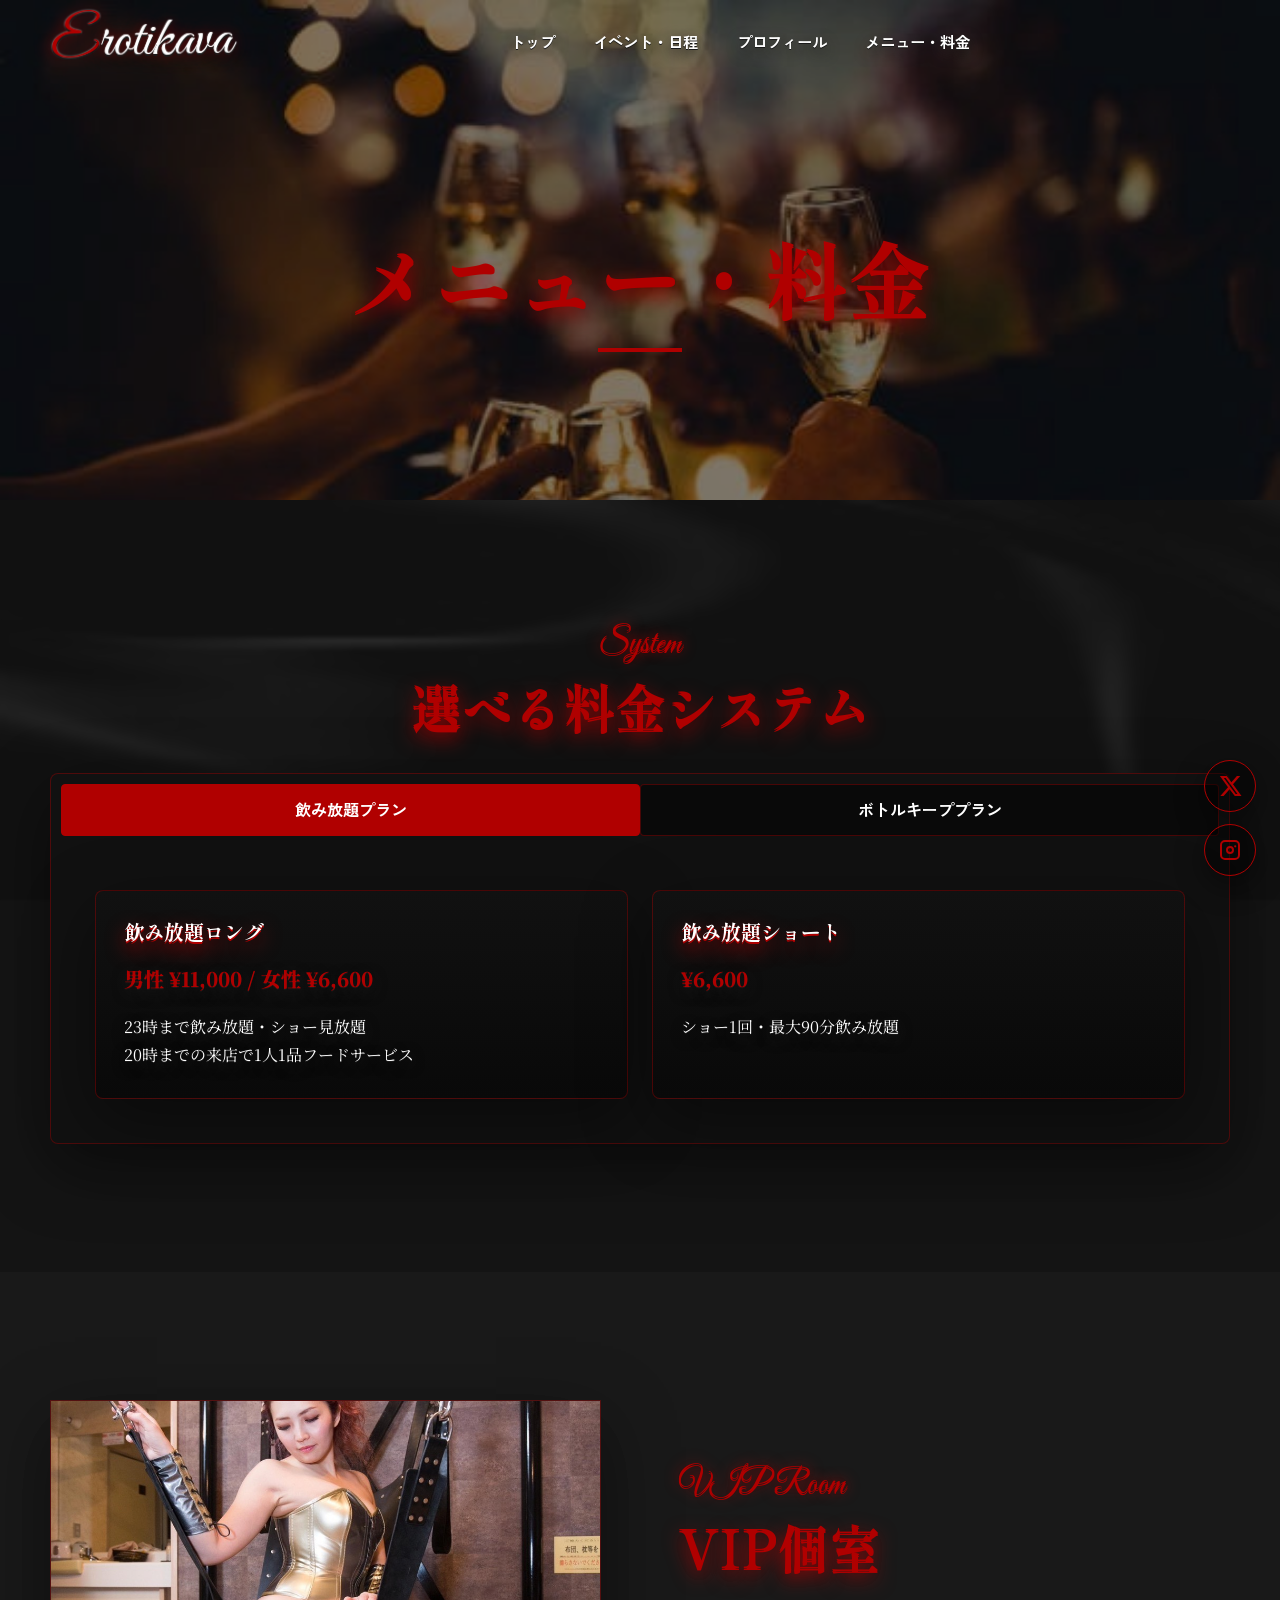
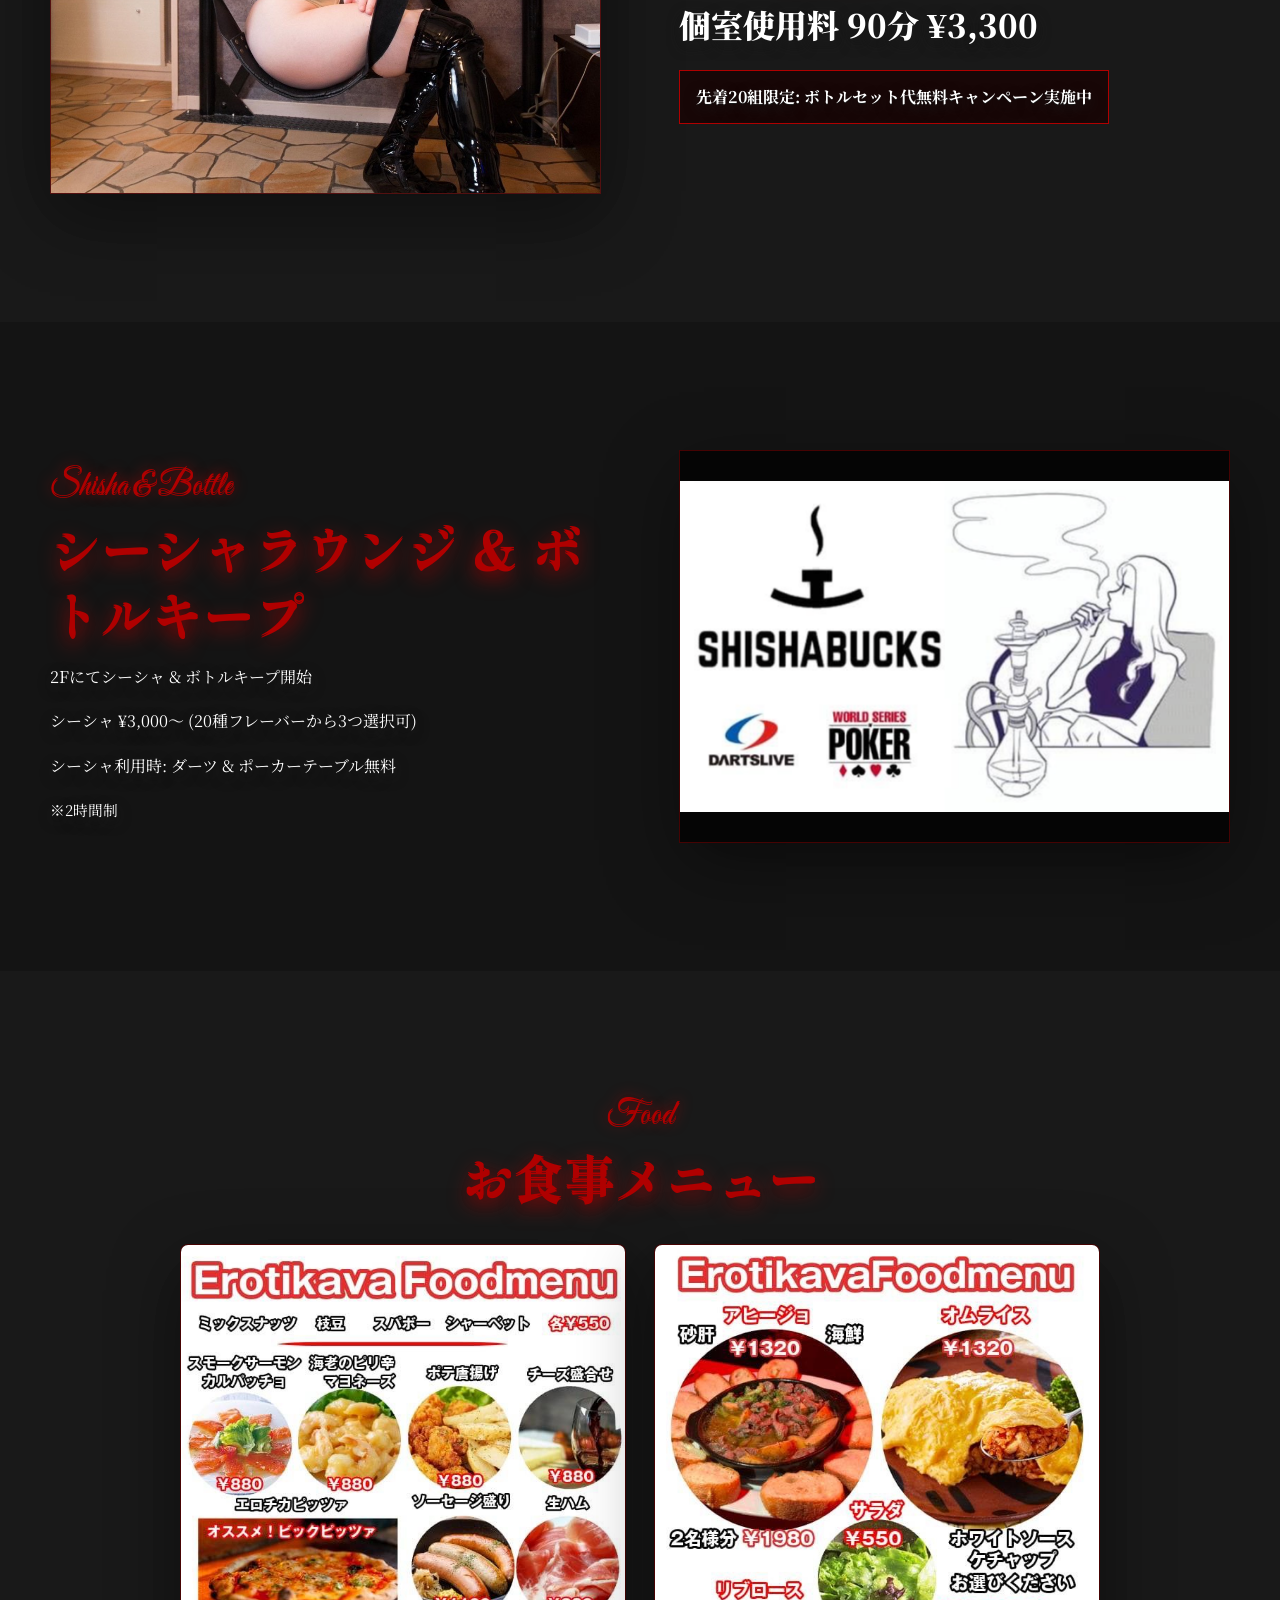
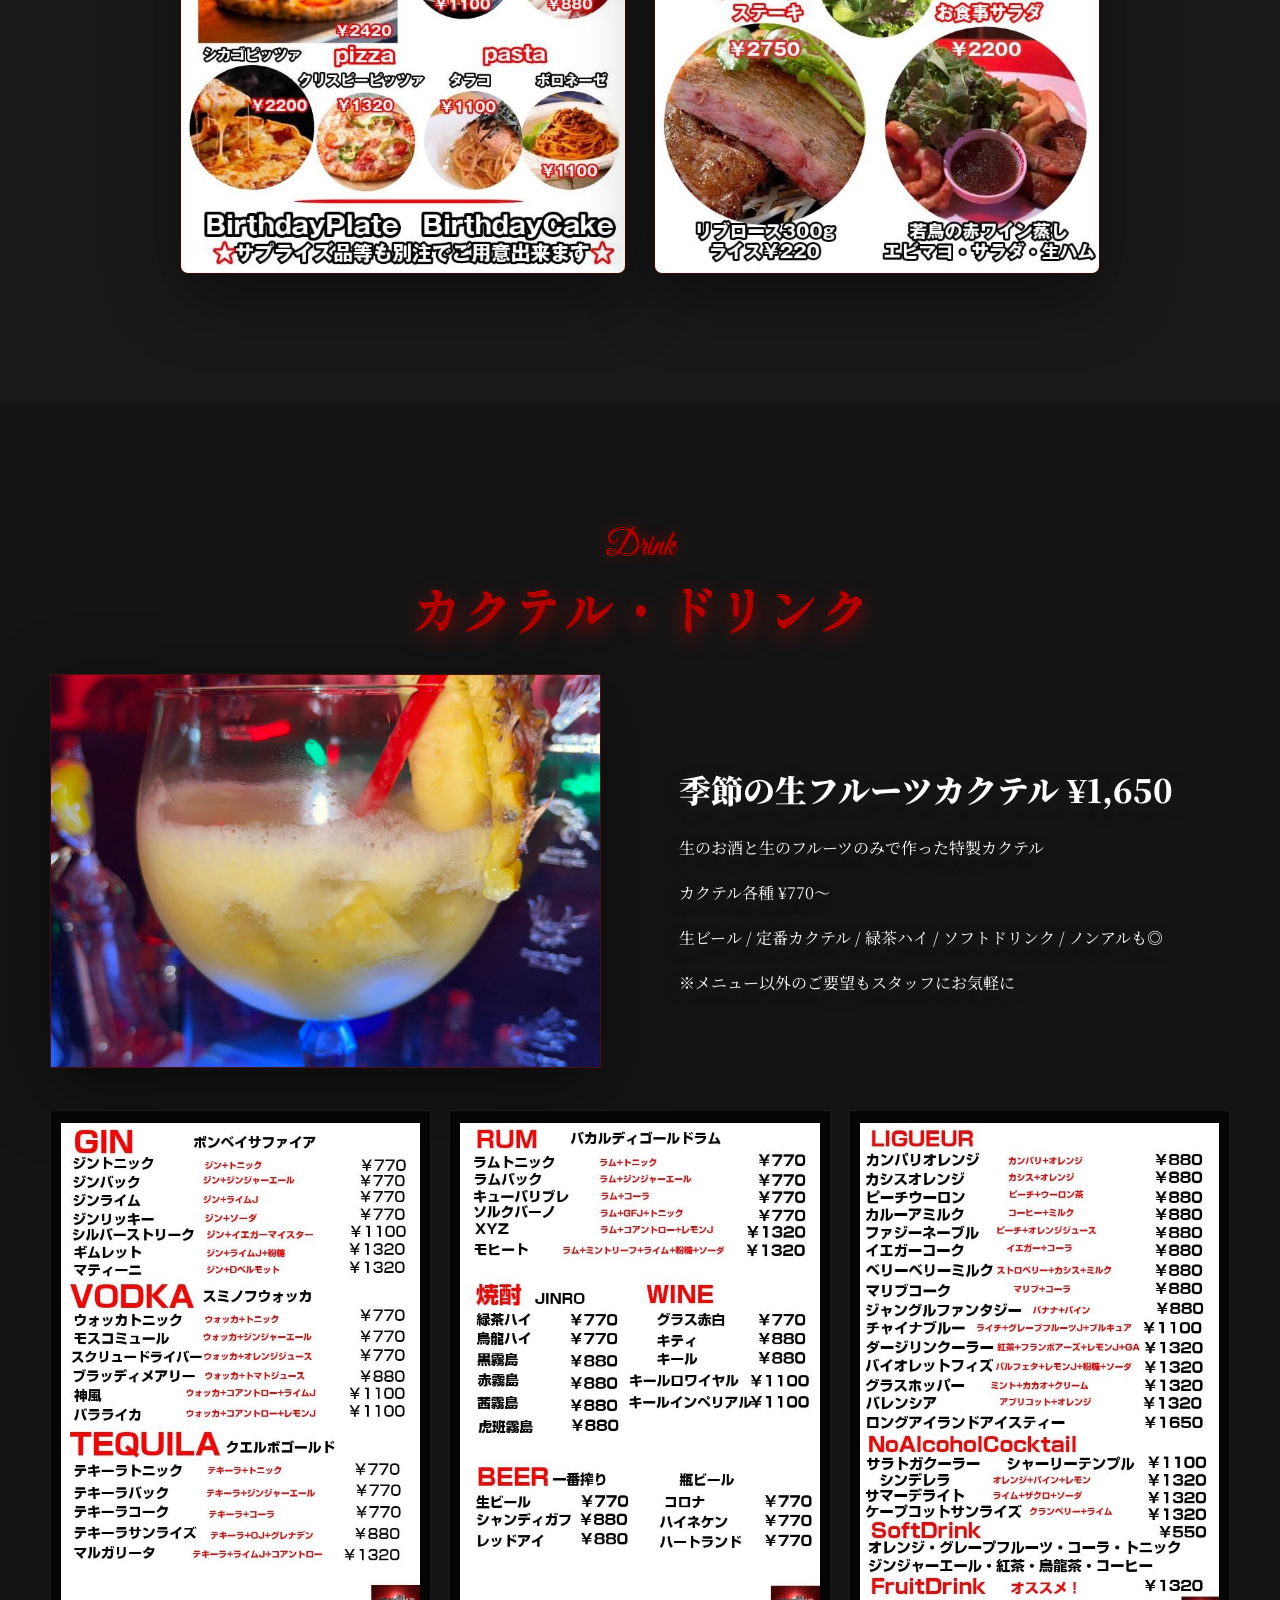
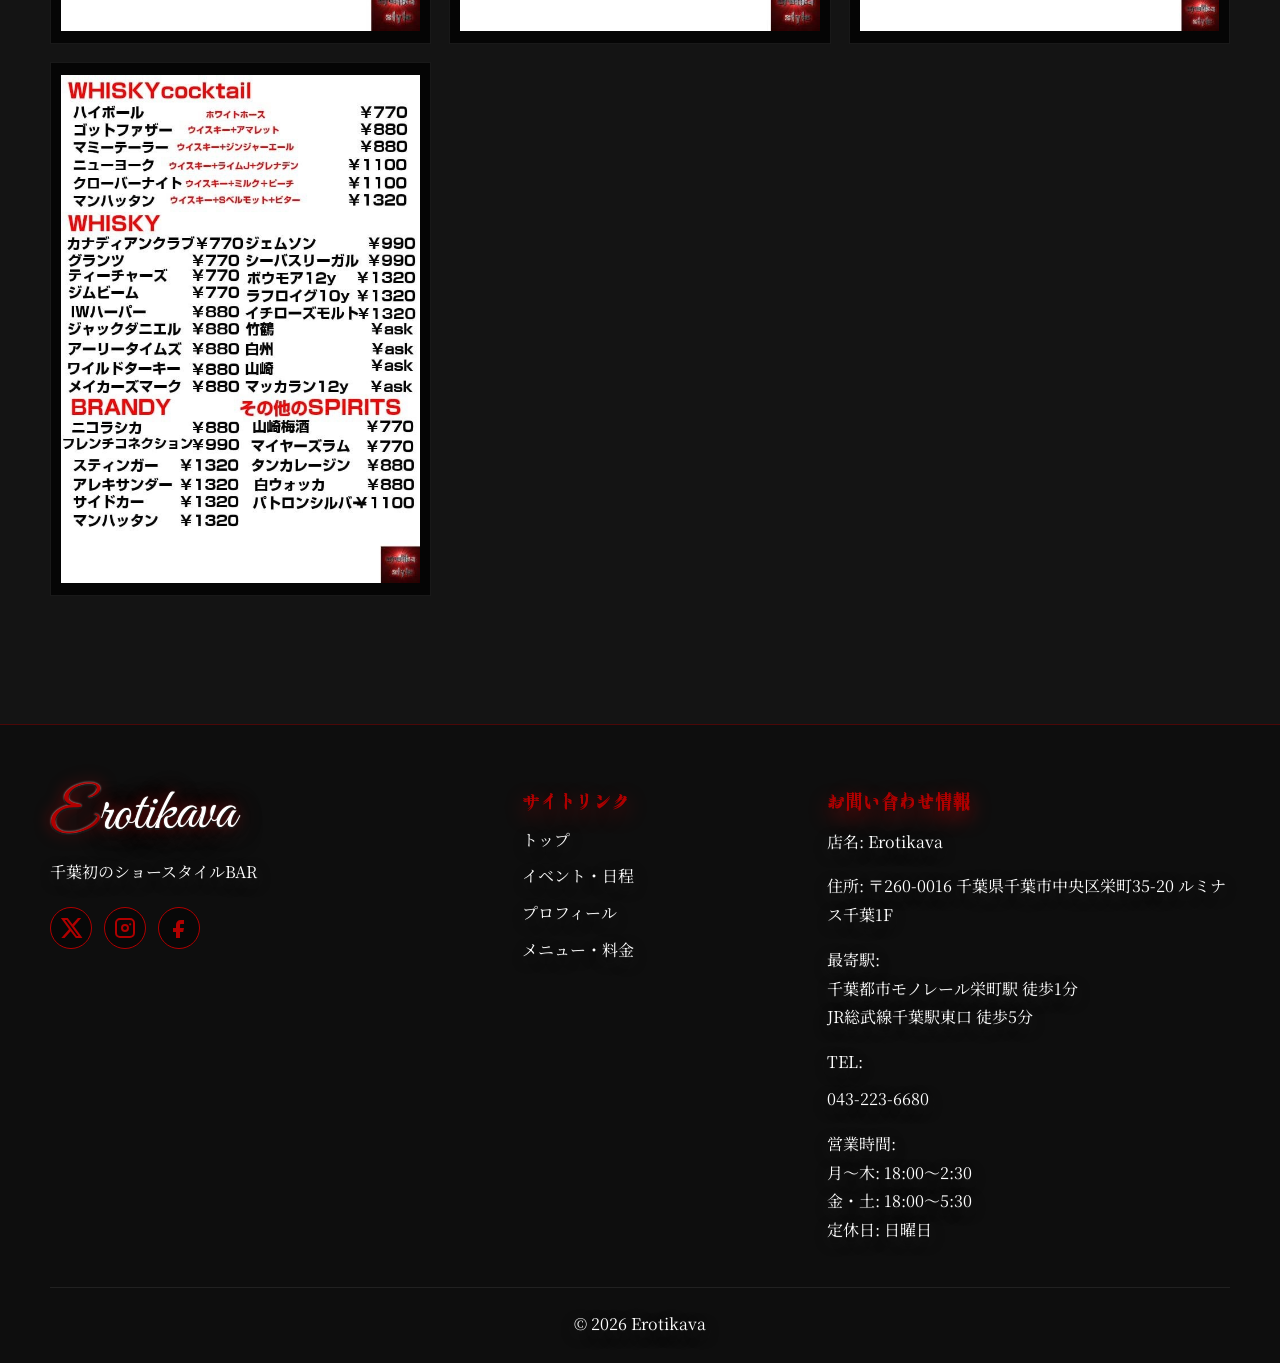
==== commit 6545cf20: "修正版" ====
--- a/menu.html
+++ b/menu.html
@@ -21,6 +21,7 @@
     <nav class="site-nav" data-nav>
       <a href="index.html">トップ</a>
       <a href="reservations.html">イベント・日程</a>
+      <a href="profile.html">プロフィール</a>
       <a href="menu.html">メニュー・料金</a>
     </nav>
   </header>
@@ -150,6 +151,7 @@
         <h2>サイトリンク</h2>
         <a href="index.html">トップ</a>
         <a href="reservations.html">イベント・日程</a>
+        <a href="profile.html">プロフィール</a>
         <a href="menu.html">メニュー・料金</a>
       </div>
       <div>
--- a/style.css
+++ b/style.css
@@ -597,6 +597,117 @@
   grid-template-columns: repeat(3, 1fr);
 }
 
+.store-gallery-grid {
+  grid-template-columns: repeat(5, 1fr);
+}
+
+.monthly-event-calendar {
+  display: grid;
+  gap: 14px;
+}
+
+.calendar-weekdays,
+.calendar-event-grid {
+  display: grid;
+  grid-template-columns: repeat(7, minmax(0, 1fr));
+  gap: 14px;
+}
+
+.calendar-weekdays span {
+  display: grid;
+  place-items: center;
+  min-height: 52px;
+  border: 1px solid var(--line);
+  border-radius: 8px;
+  color: var(--red);
+  background: rgba(12, 12, 12, 0.9);
+  font-family: var(--nav);
+  font-weight: 700;
+  letter-spacing: 0.08em;
+}
+
+.calendar-event-card {
+  display: grid;
+  grid-template-rows: auto 1fr;
+  overflow: hidden;
+  border: 1px solid var(--line);
+  border-radius: 10px;
+  background: linear-gradient(180deg, #120808, #090909);
+  box-shadow: var(--shadow);
+}
+
+.calendar-event-head {
+  display: flex;
+  align-items: center;
+  justify-content: space-between;
+  gap: 12px;
+  padding: 12px 14px;
+  border-bottom: 1px solid rgba(255, 255, 255, 0.08);
+  background: rgba(176, 0, 0, 0.12);
+}
+
+.calendar-event-date {
+  color: var(--white);
+  font-family: var(--display);
+  font-size: 1.05rem;
+  font-weight: 700;
+}
+
+.calendar-event-label {
+  padding: 4px 8px;
+  border: 1px solid var(--line);
+  border-radius: 999px;
+  color: var(--red);
+  font-family: var(--nav);
+  font-size: 0.72rem;
+  font-weight: 700;
+  letter-spacing: 0.08em;
+  text-transform: uppercase;
+}
+
+.calendar-event-card figure {
+  margin: 0;
+  aspect-ratio: 5 / 7;
+  background: #050505;
+}
+
+.calendar-event-card img {
+  width: 100%;
+  height: 100%;
+  object-fit: contain;
+  background: #050505;
+}
+
+.calendar-event-card.is-closed {
+  min-height: 240px;
+  background:
+    linear-gradient(rgba(0, 0, 0, 0.62), rgba(0, 0, 0, 0.78)),
+    url("images/background.jpg") center / cover no-repeat;
+}
+
+.calendar-event-card.is-closed .calendar-event-label {
+  color: var(--white);
+  border-color: rgba(255, 255, 255, 0.18);
+}
+
+.calendar-closed-note {
+  display: grid;
+  place-items: center;
+  padding: 28px 18px;
+  color: var(--white);
+  font-family: var(--display);
+  font-size: 1.4rem;
+  font-weight: 700;
+  text-align: center;
+}
+
+.calendar-event-card.is-empty {
+  min-height: 0;
+  border-style: dashed;
+  background: rgba(255, 255, 255, 0.02);
+  box-shadow: none;
+}
+
 .gallery-counter,
 .event-counter,
 .food-menu-counter,
@@ -615,6 +726,29 @@
   grid-template-columns: repeat(4, 1fr);
 }
 
+.profile-grid {
+  grid-template-columns: repeat(4, 1fr);
+}
+
+.profile-category + .profile-category {
+  margin-top: 72px;
+}
+
+.profile-category-title {
+  margin: 0 0 28px;
+  color: var(--red);
+  font-size: clamp(1.8rem, 3.4vw, 2.6rem);
+  text-align: center;
+}
+
+.profile-grid figure {
+  aspect-ratio: 630 / 891;
+  border: 1px solid var(--line);
+  border-radius: 8px;
+  background: #050505;
+  box-shadow: var(--shadow);
+}
+
 .event-grid figure {
   background: #050505;
 }
@@ -633,6 +767,11 @@
   background: #050505;
 }
 
+.store-gallery-grid figure {
+  aspect-ratio: 1108 / 1477;
+  background: #050505;
+}
+
 .photo-grid figure::after {
   position: absolute;
   inset: 0;
@@ -654,9 +793,27 @@
   padding: 10px;
 }
 
+.store-gallery-grid img {
+  object-fit: contain;
+  background: #050505;
+}
+
 .event-grid img {
   object-fit: contain;
   padding: 4px;
+}
+
+.profile-grid img {
+  object-fit: contain;
+  padding: 0;
+}
+
+.profile-grid figure::after {
+  display: none;
+}
+
+.profile-grid figure:hover img {
+  transform: none;
 }
 
 .photo-grid figure:hover img {
@@ -1173,6 +1330,11 @@
   .menu-image-grid {
     grid-template-columns: repeat(2, 1fr);
   }
+
+  .store-gallery-grid {
+    grid-template-columns: repeat(3, 1fr);
+  }
+
 }
 
 @media (max-width: 640px) {
@@ -1260,6 +1422,15 @@
     grid-template-columns: 1fr;
   }
 
+  .calendar-weekdays {
+    display: none;
+  }
+
+  .calendar-event-grid {
+    grid-template-columns: 1fr;
+    gap: 16px;
+  }
+
   .gallery-grid {
     display: flex;
     overflow-x: auto;
@@ -1312,6 +1483,23 @@
 
   .event-grid figure {
     aspect-ratio: 500 / 400;
+  }
+
+  .store-gallery-grid figure {
+    aspect-ratio: 1108 / 1477;
+  }
+
+  .calendar-event-card,
+  .calendar-event-card.is-closed {
+    min-height: 0;
+  }
+
+  .calendar-event-card figure {
+    aspect-ratio: 500 / 400;
+  }
+
+  .profile-grid figure {
+    aspect-ratio: 891 / 630;
   }
 
   .event-grid img {
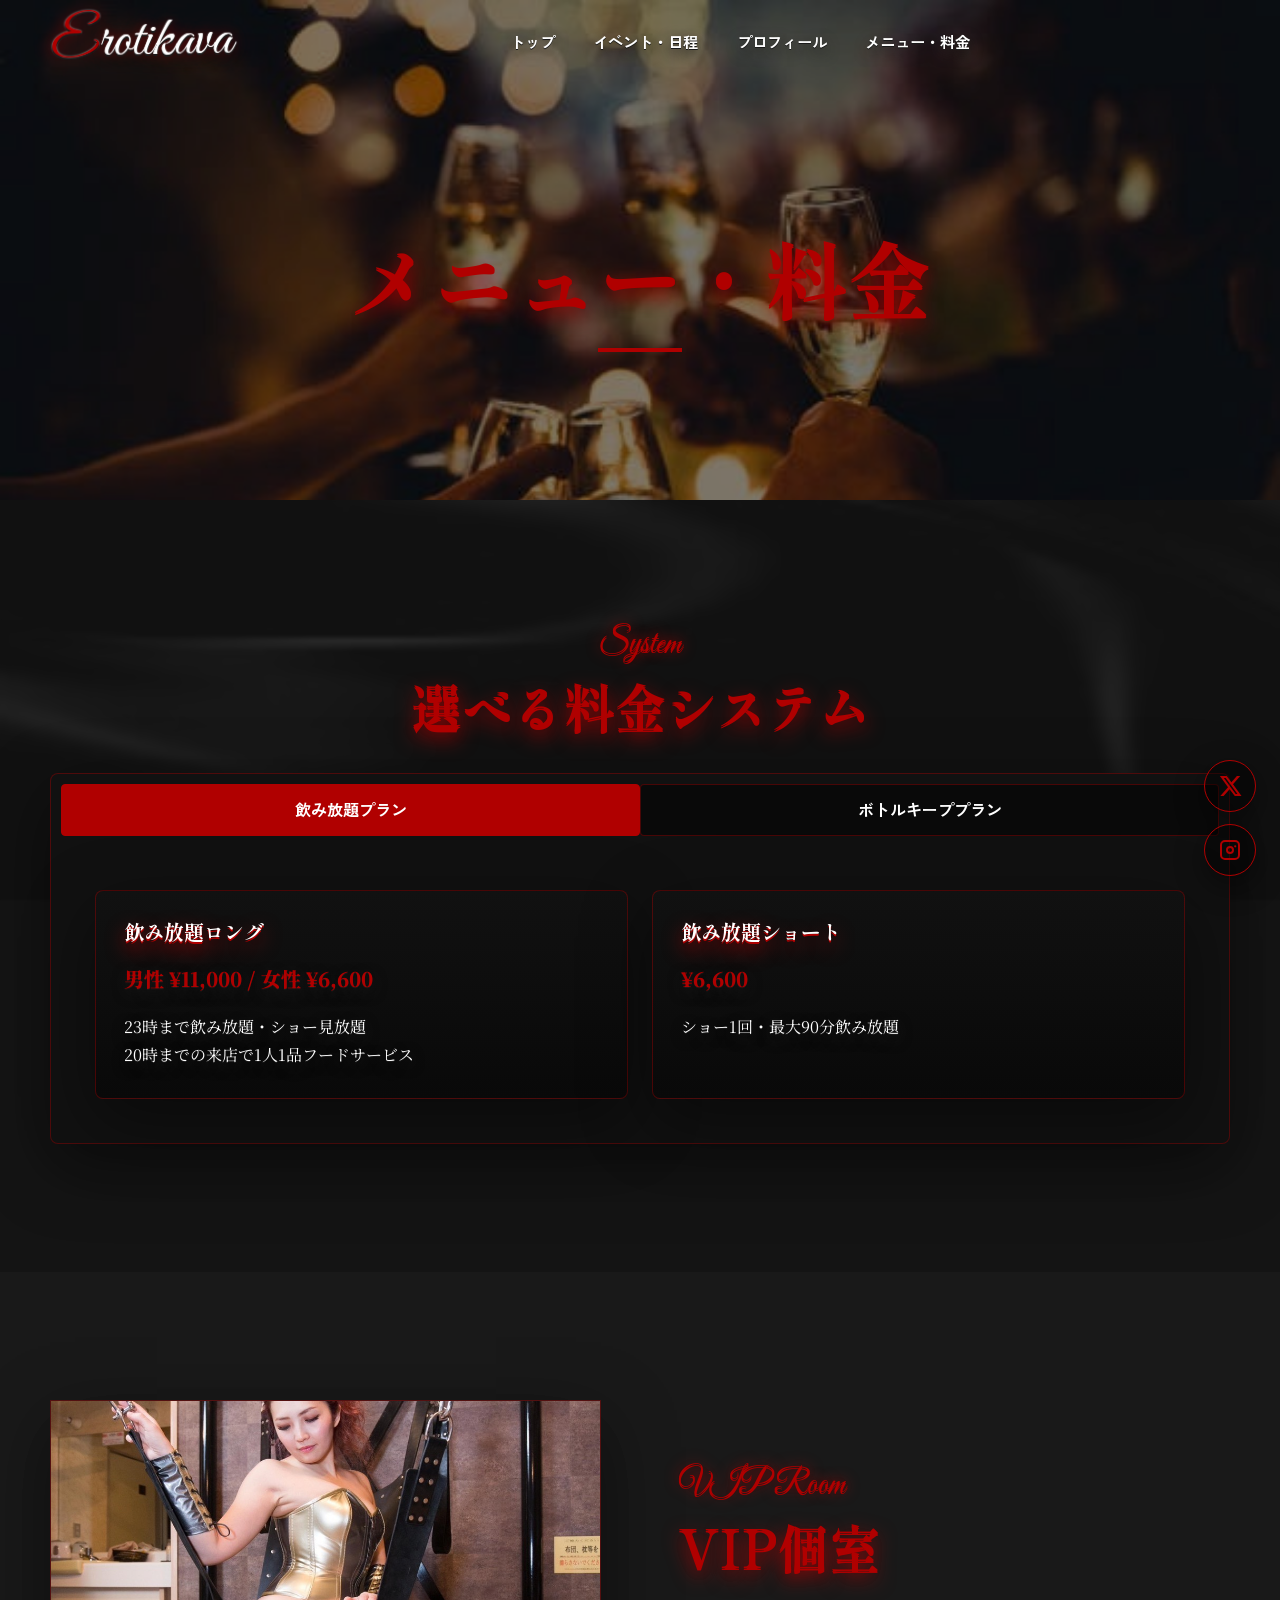
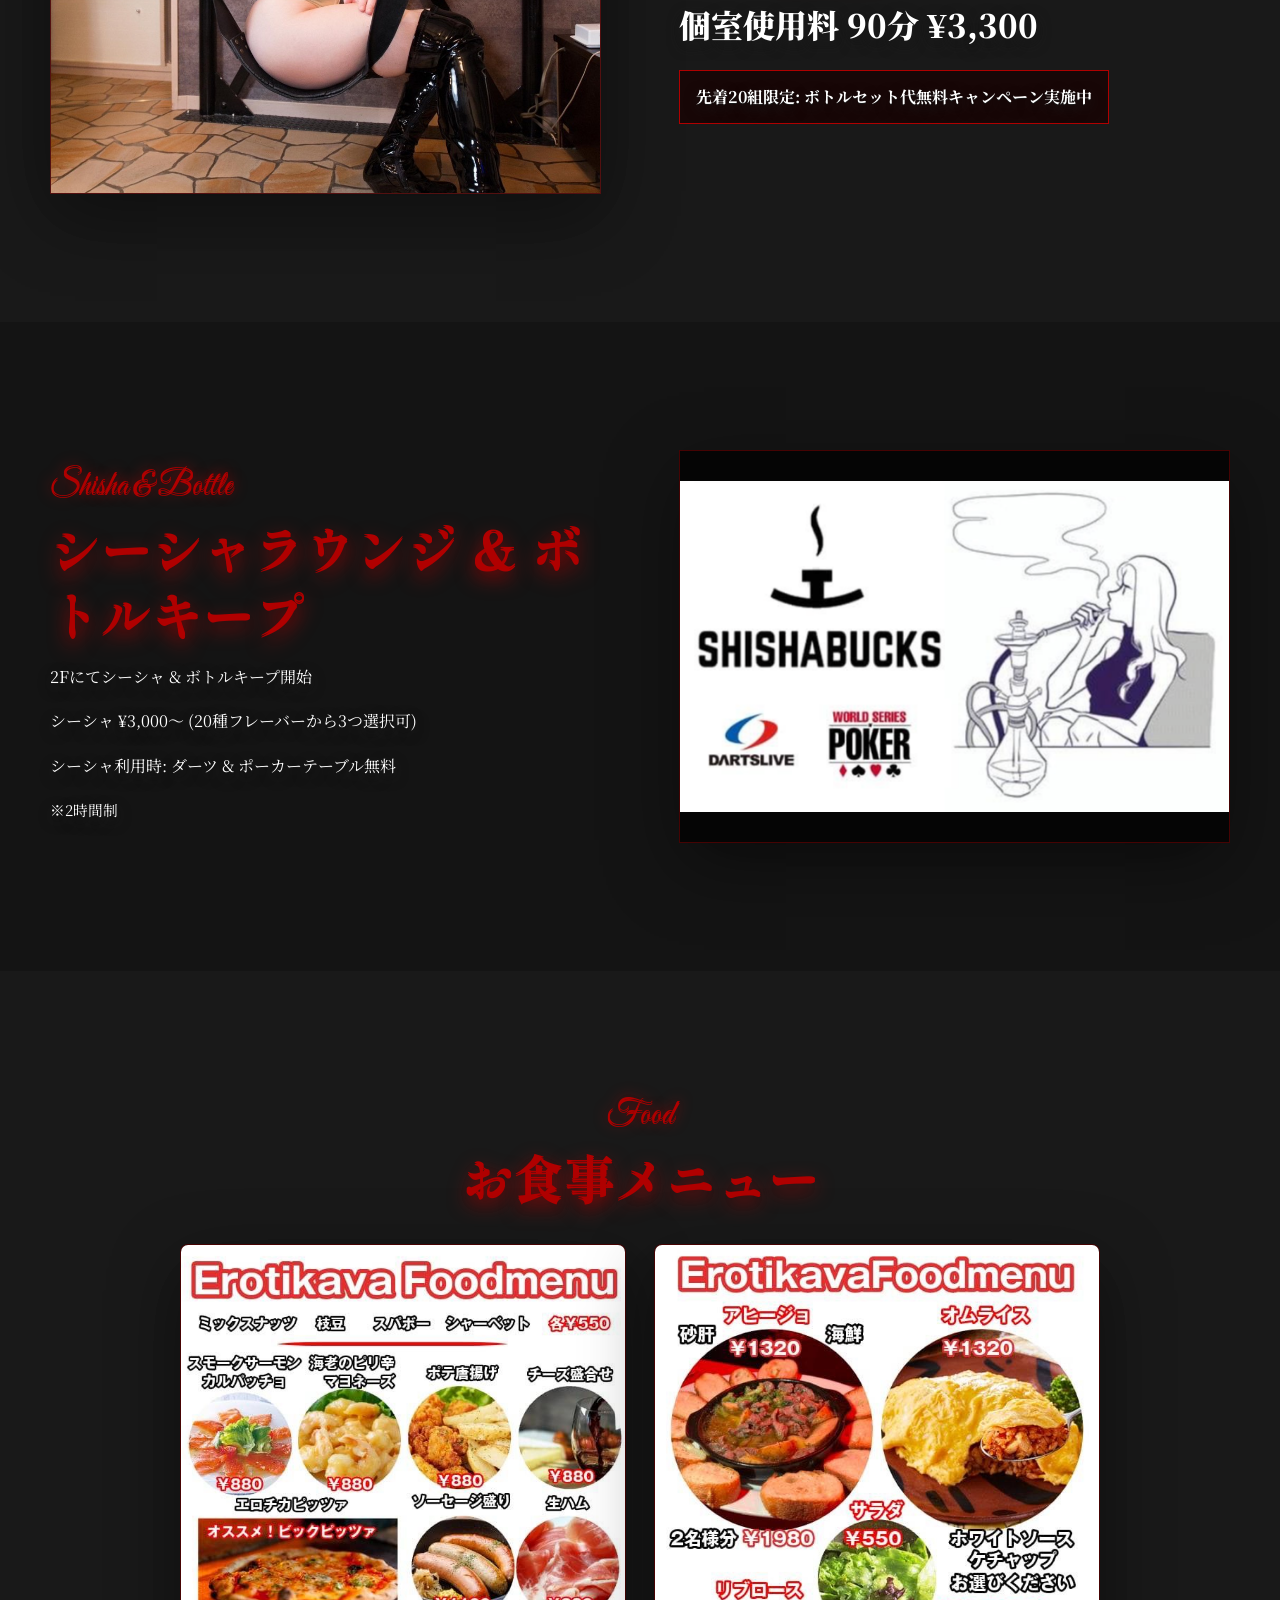
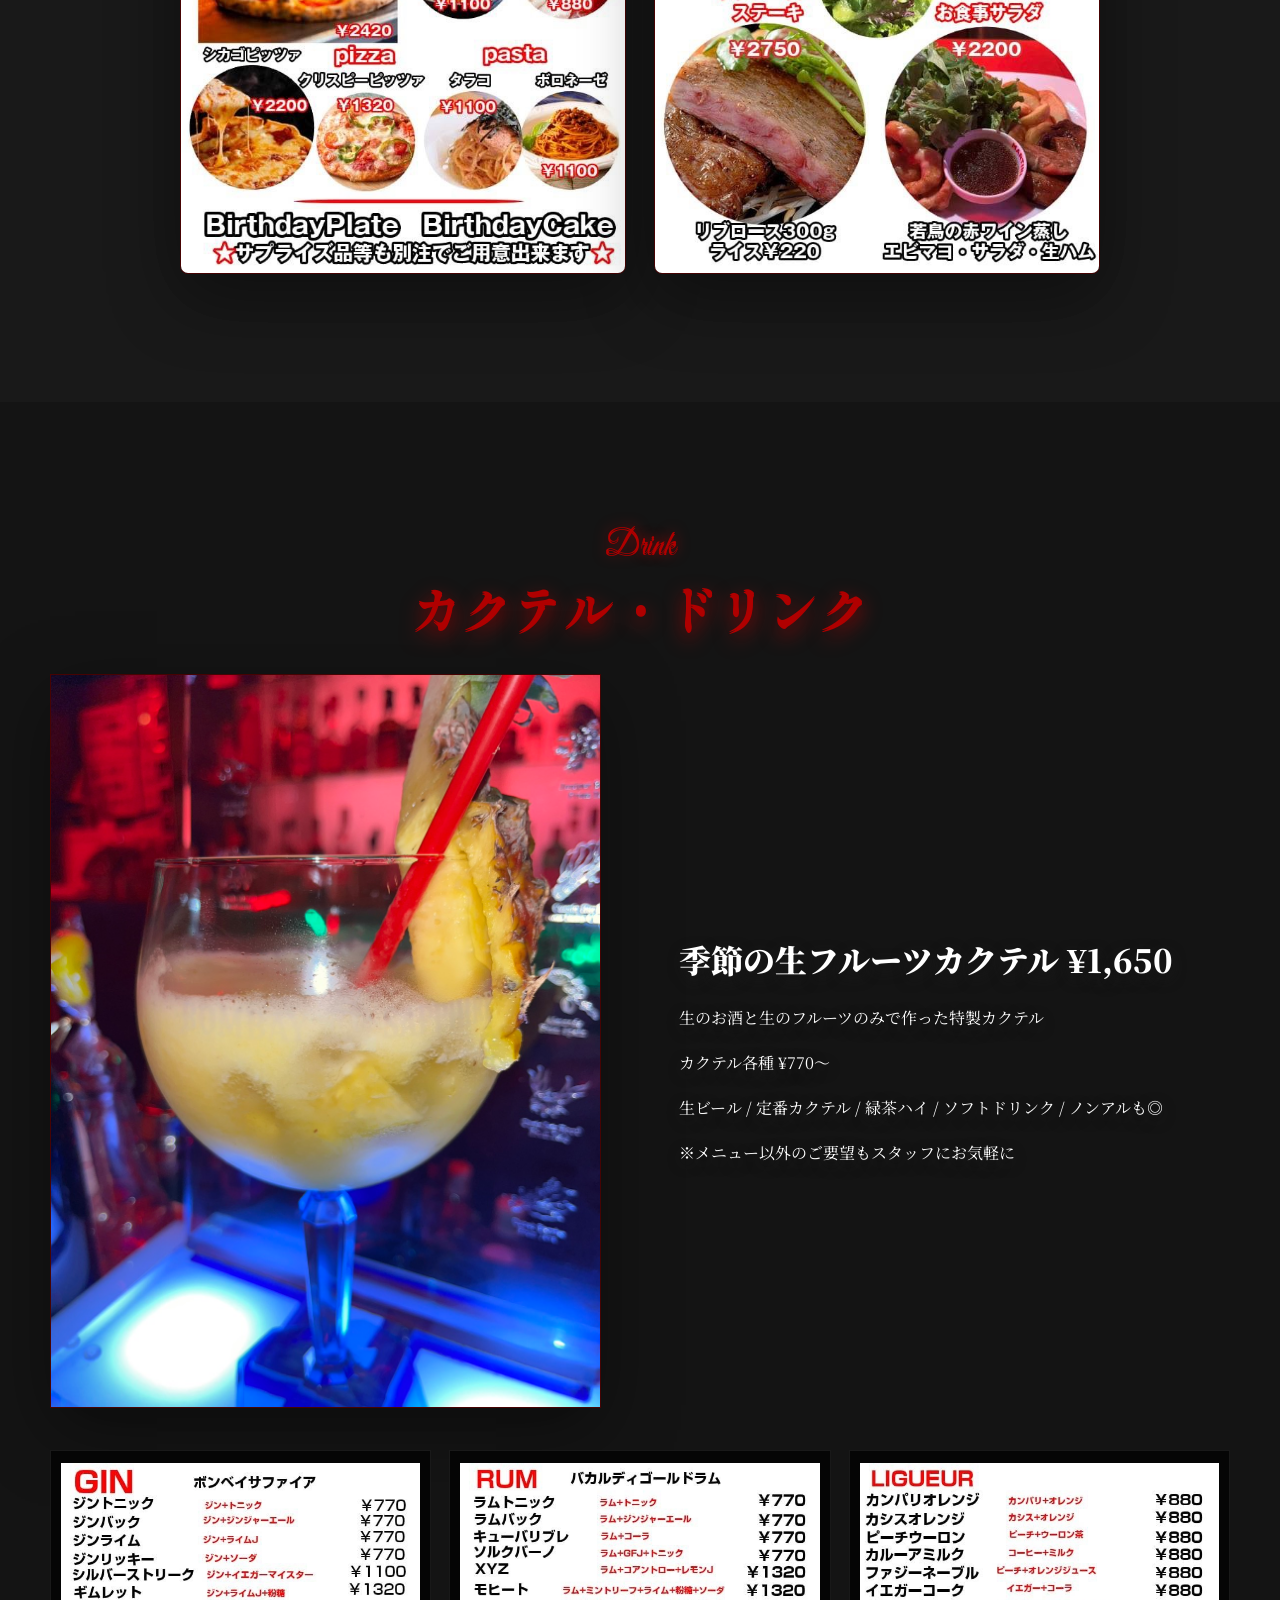
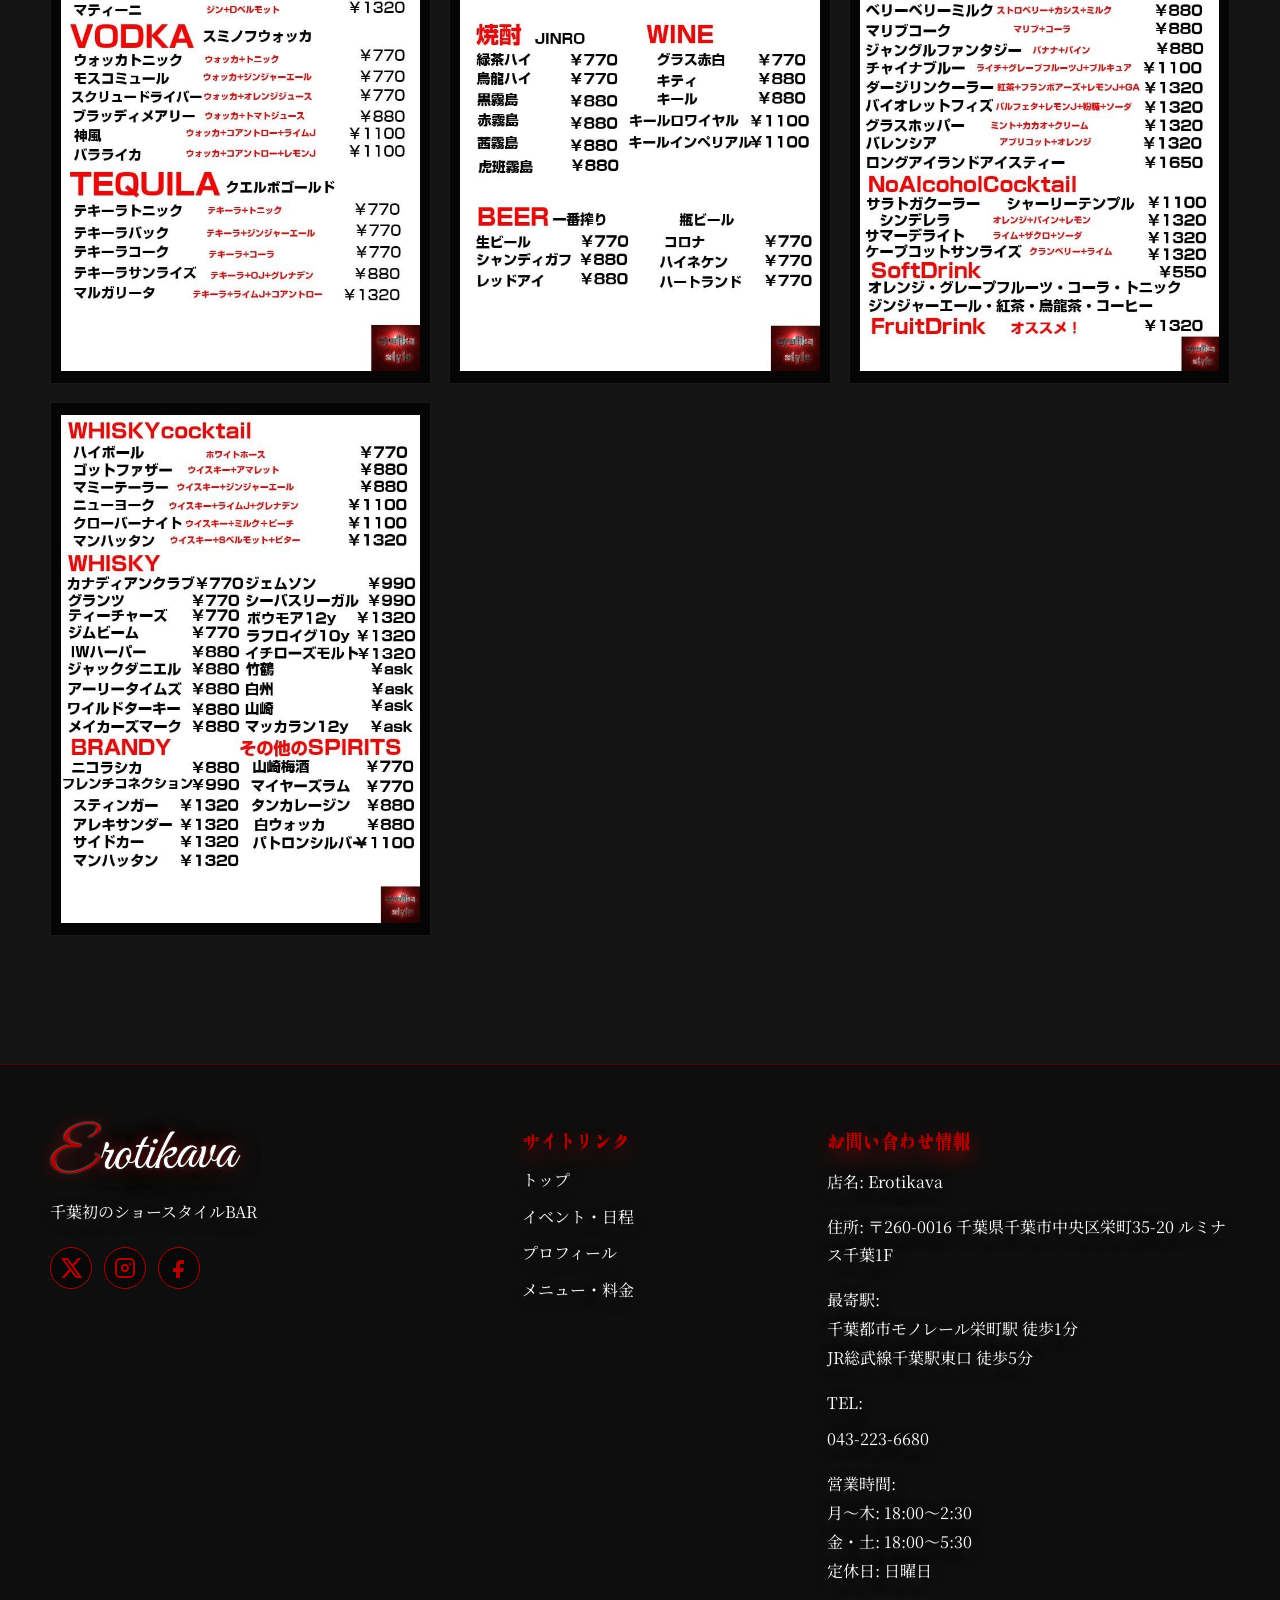
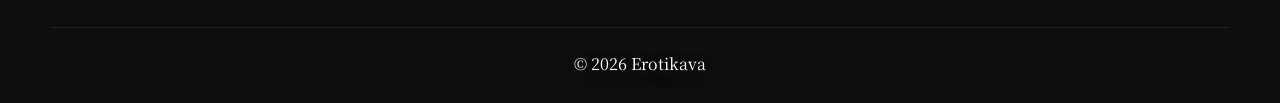
==== commit 28182d24: "修正版" ====
--- a/menu.html
+++ b/menu.html
@@ -115,7 +115,7 @@
         <p class="eyebrow center">Drink</p>
         <h2 class="section-title">カクテル・ドリンク</h2>
         <div class="two-column">
-          <img class="section-image" src="images/cocktail-main.jpg" alt="季節の生フルーツカクテル" onerror="this.src='https://placehold.co/700x500/1A1A1A/ffffff?text=Cocktail'">
+          <img class="section-image section-image-cocktail" src="images/cocktail-main.jpg" alt="季節の生フルーツカクテル" onerror="this.src='https://placehold.co/700x500/1A1A1A/ffffff?text=Cocktail'">
           <div>
             <p class="large-text">季節の生フルーツカクテル ¥1,650</p>
             <p>生のお酒と生のフルーツのみで作った特製カクテル</p>
--- a/style.css
+++ b/style.css
@@ -523,18 +523,20 @@
 }
 
 .feature-card-media-only {
-  display: block;
+  display: flex;
   padding: 0;
   overflow: hidden;
 }
 
 .feature-card-media-only .feature-card-image {
+  display: block;
+  flex: 1 1 auto;
   width: 100%;
   height: 100%;
   aspect-ratio: auto;
   margin-bottom: 0;
   border-radius: 8px;
-  object-fit: contain;
+  object-fit: fill;
   background: #1a1a1a;
   padding: 0;
 }
@@ -577,6 +579,14 @@
   box-shadow: var(--shadow);
 }
 
+.section-image-cocktail {
+  aspect-ratio: auto;
+  height: auto;
+  object-fit: contain;
+  object-position: center top;
+  background: #050505;
+}
+
 .section-image-contain {
   object-fit: contain;
   background: #050505;
@@ -634,6 +644,10 @@
   border-radius: 10px;
   background: linear-gradient(180deg, #120808, #090909);
   box-shadow: var(--shadow);
+}
+
+.calendar-start-wed {
+  grid-column: 3;
 }
 
 .calendar-event-head {
@@ -667,7 +681,7 @@
 
 .calendar-event-card figure {
   margin: 0;
-  aspect-ratio: 5 / 7;
+  aspect-ratio: 891 / 630;
   background: #050505;
 }
 
@@ -678,19 +692,19 @@
   background: #050505;
 }
 
-.calendar-event-card.is-closed {
+.calendar-event-card.is-pending {
   min-height: 240px;
   background:
     linear-gradient(rgba(0, 0, 0, 0.62), rgba(0, 0, 0, 0.78)),
     url("images/background.jpg") center / cover no-repeat;
 }
 
-.calendar-event-card.is-closed .calendar-event-label {
+.calendar-event-card.is-pending .calendar-event-label {
   color: var(--white);
   border-color: rgba(255, 255, 255, 0.18);
 }
 
-.calendar-closed-note {
+.calendar-pending-note {
   display: grid;
   place-items: center;
   padding: 28px 18px;
@@ -699,13 +713,6 @@
   font-size: 1.4rem;
   font-weight: 700;
   text-align: center;
-}
-
-.calendar-event-card.is-empty {
-  min-height: 0;
-  border-style: dashed;
-  background: rgba(255, 255, 255, 0.02);
-  box-shadow: none;
 }
 
 .gallery-counter,
@@ -1306,15 +1313,15 @@
   }
 
   .feature-card-media-only {
-    display: block;
-    height: auto;
+    display: flex;
+    height: 100%;
     padding: 0;
   }
 
   .feature-card-media-only .feature-card-image {
     width: 100%;
     height: 100%;
-    object-fit: cover;
+    object-fit: fill;
   }
 
   .two-column {
@@ -1431,6 +1438,10 @@
     gap: 16px;
   }
 
+  .calendar-start-wed {
+    grid-column: auto;
+  }
+
   .gallery-grid {
     display: flex;
     overflow-x: auto;
@@ -1490,12 +1501,12 @@
   }
 
   .calendar-event-card,
-  .calendar-event-card.is-closed {
+  .calendar-event-card.is-pending {
     min-height: 0;
   }
 
   .calendar-event-card figure {
-    aspect-ratio: 500 / 400;
+    aspect-ratio: 891 / 630;
   }
 
   .profile-grid figure {
@@ -1545,7 +1556,7 @@
   .news-card img {
     height: 100%;
     aspect-ratio: auto;
-    object-fit: contain;
+    object-fit: fill;
   }
 
   .news-counter {
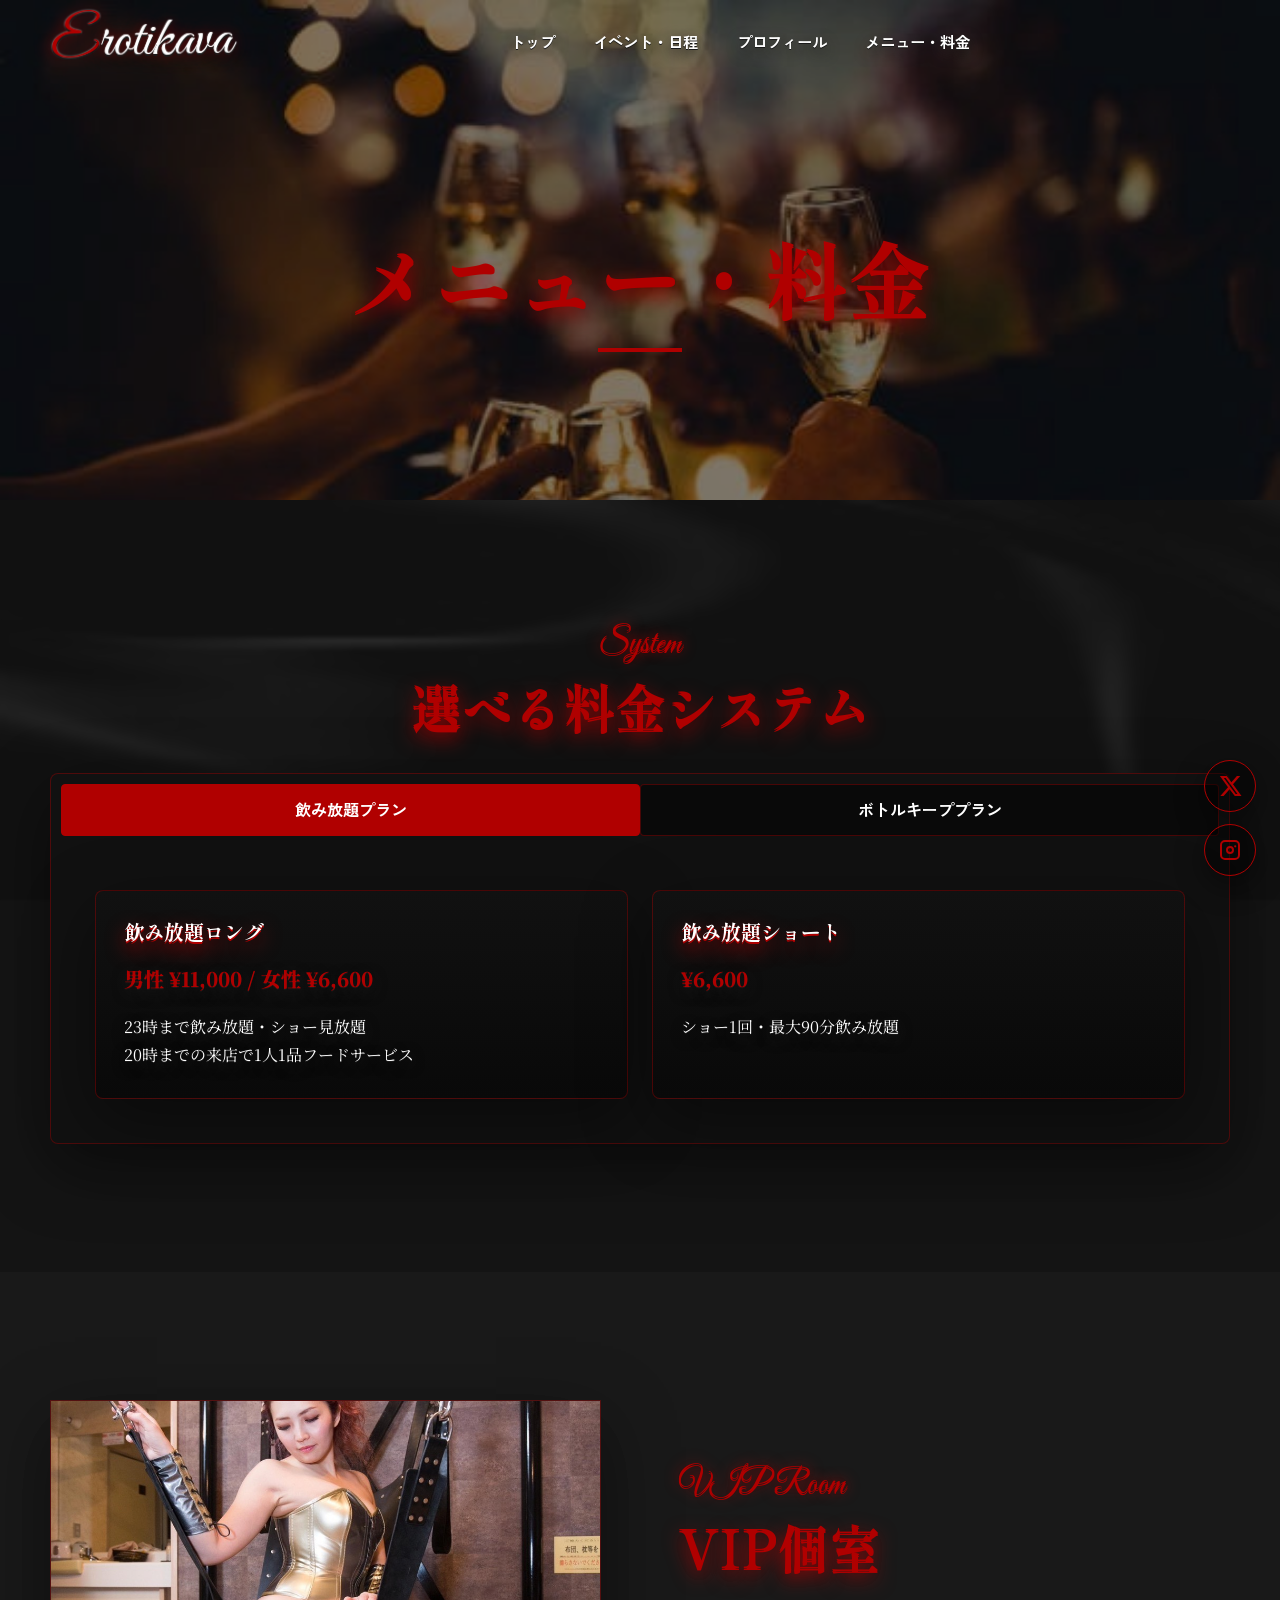
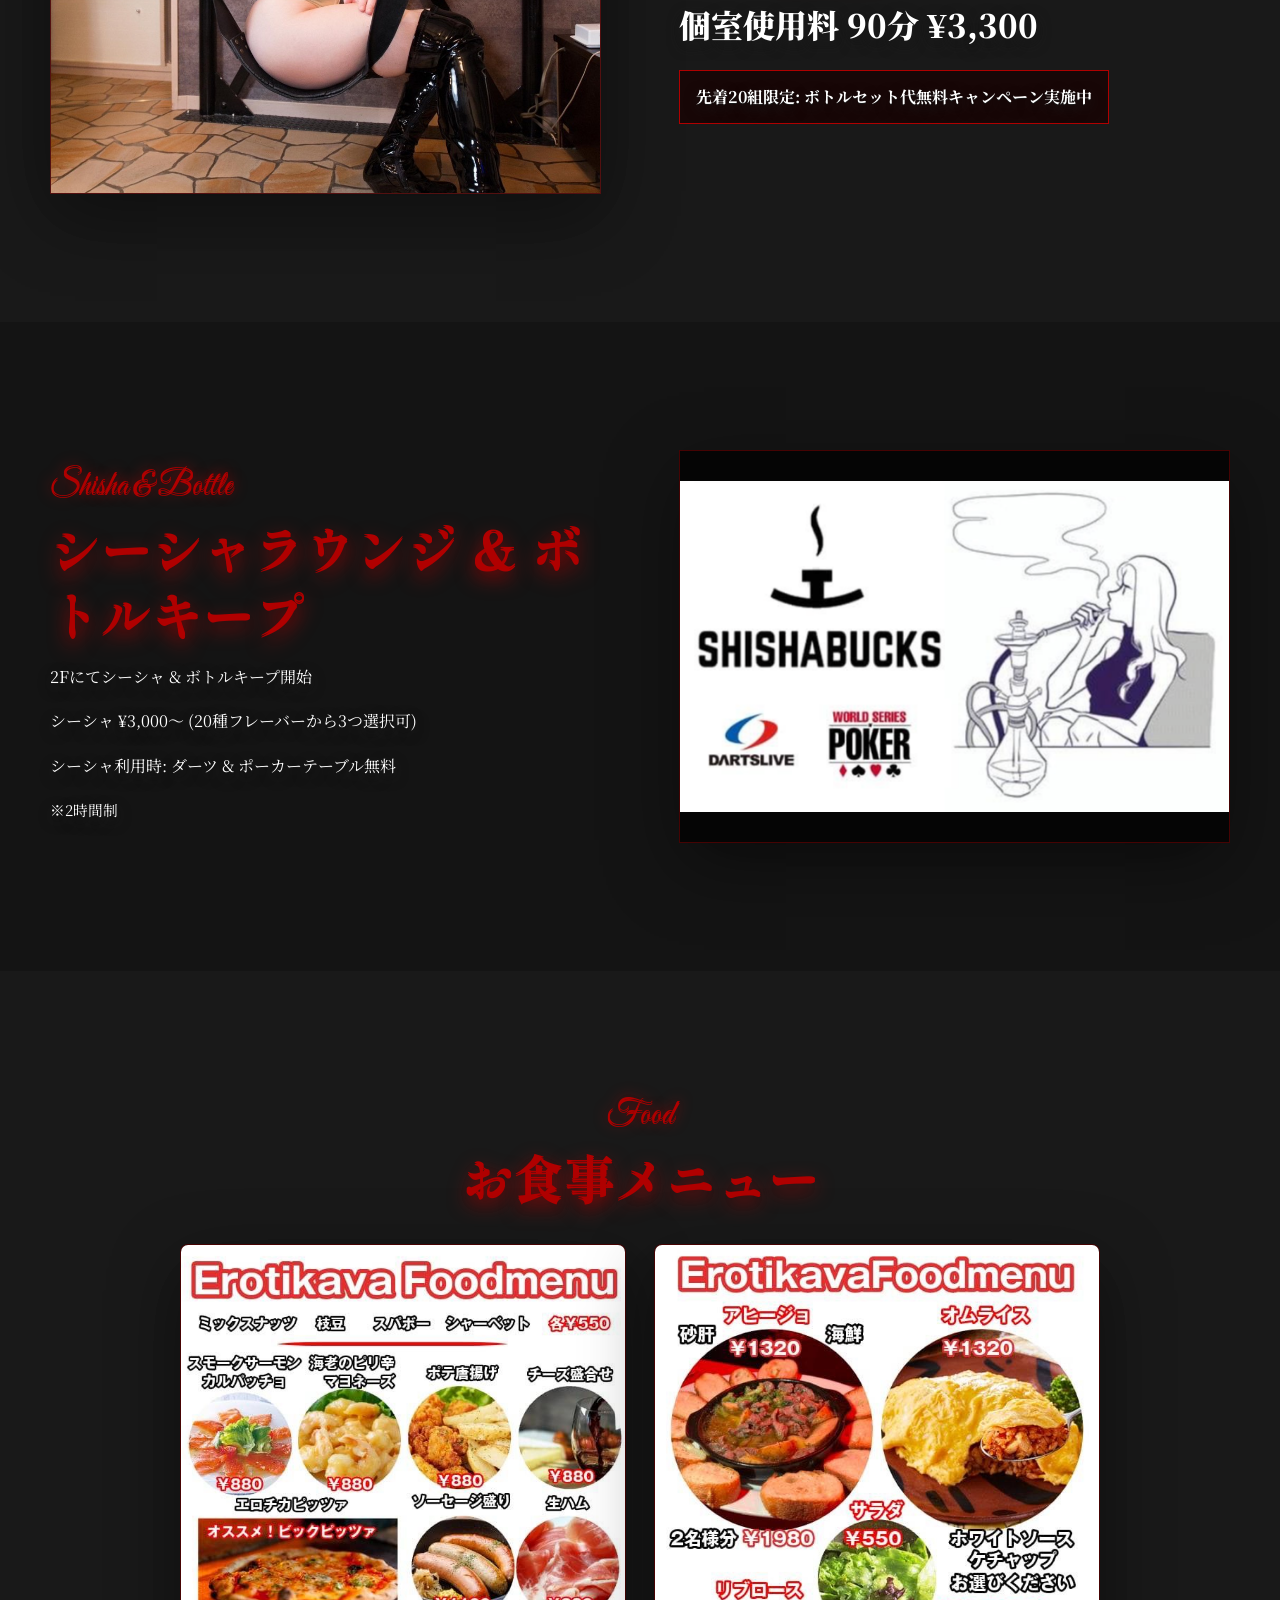
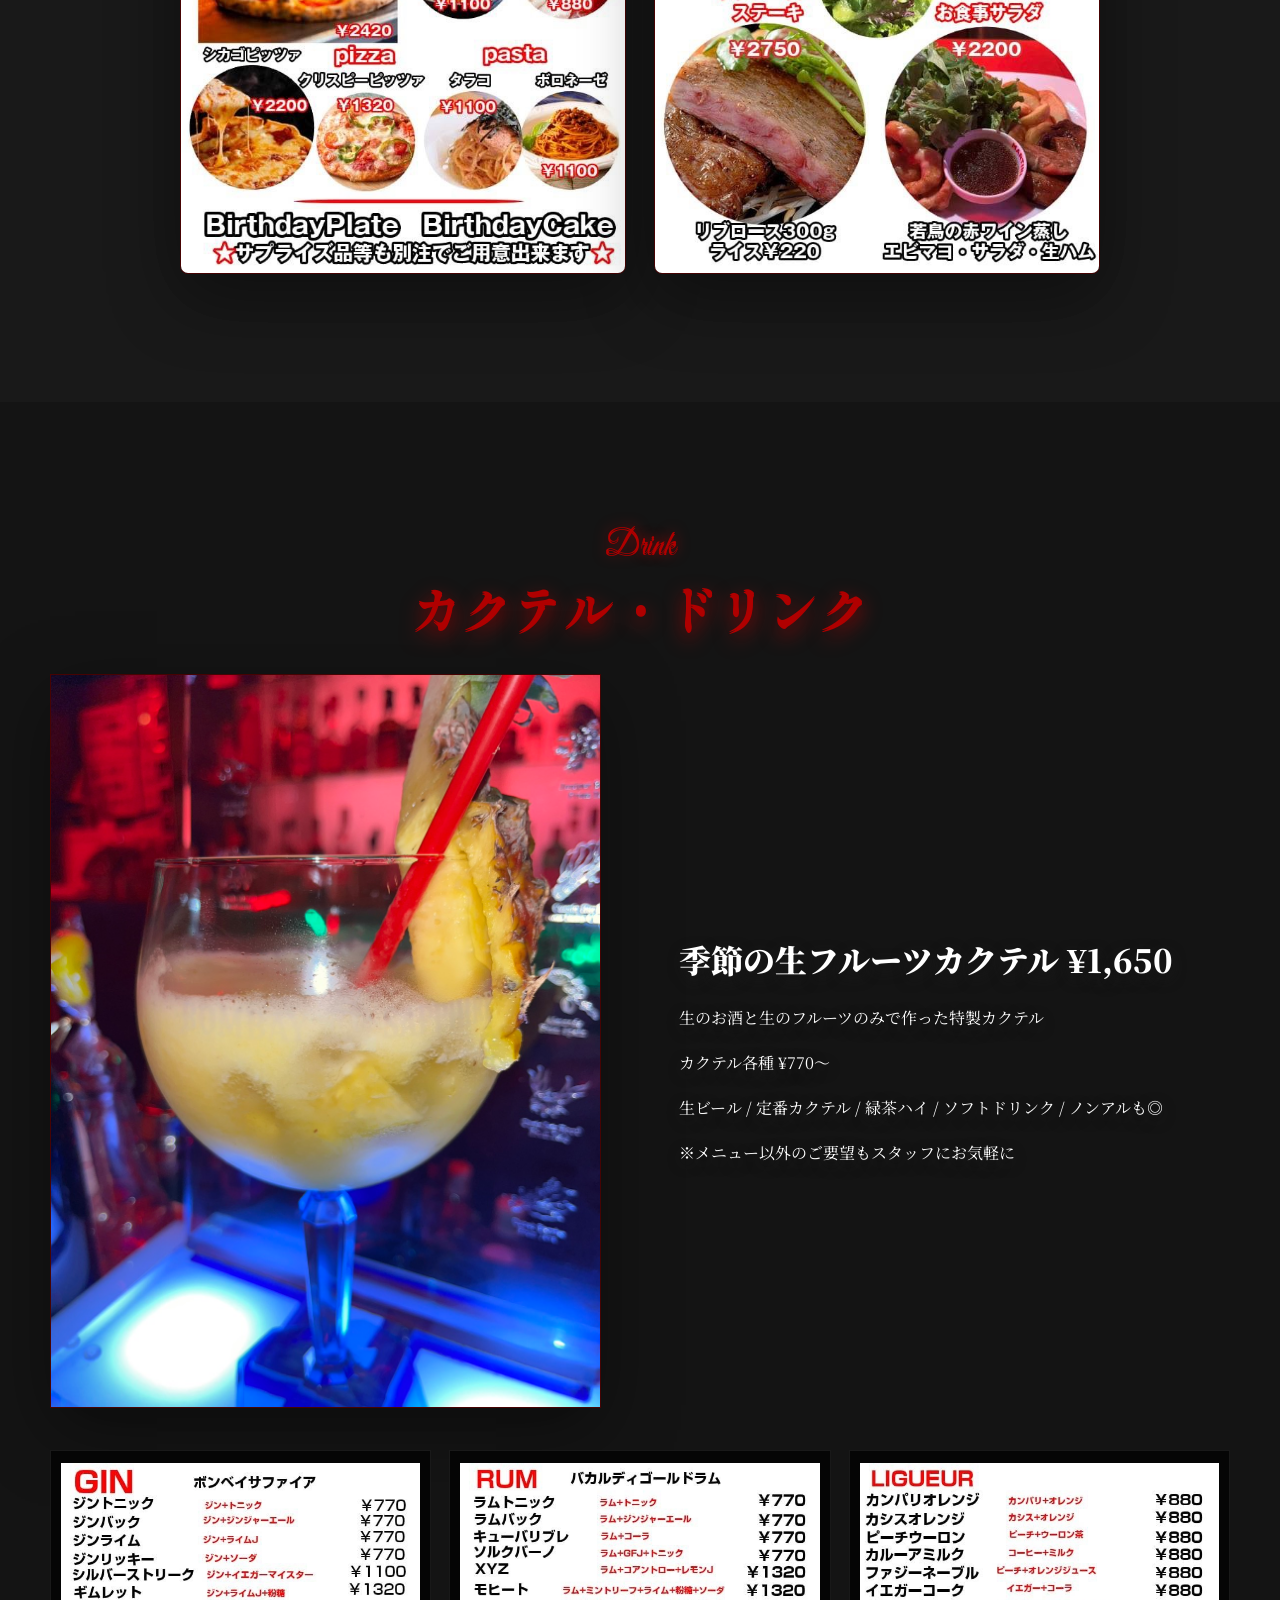
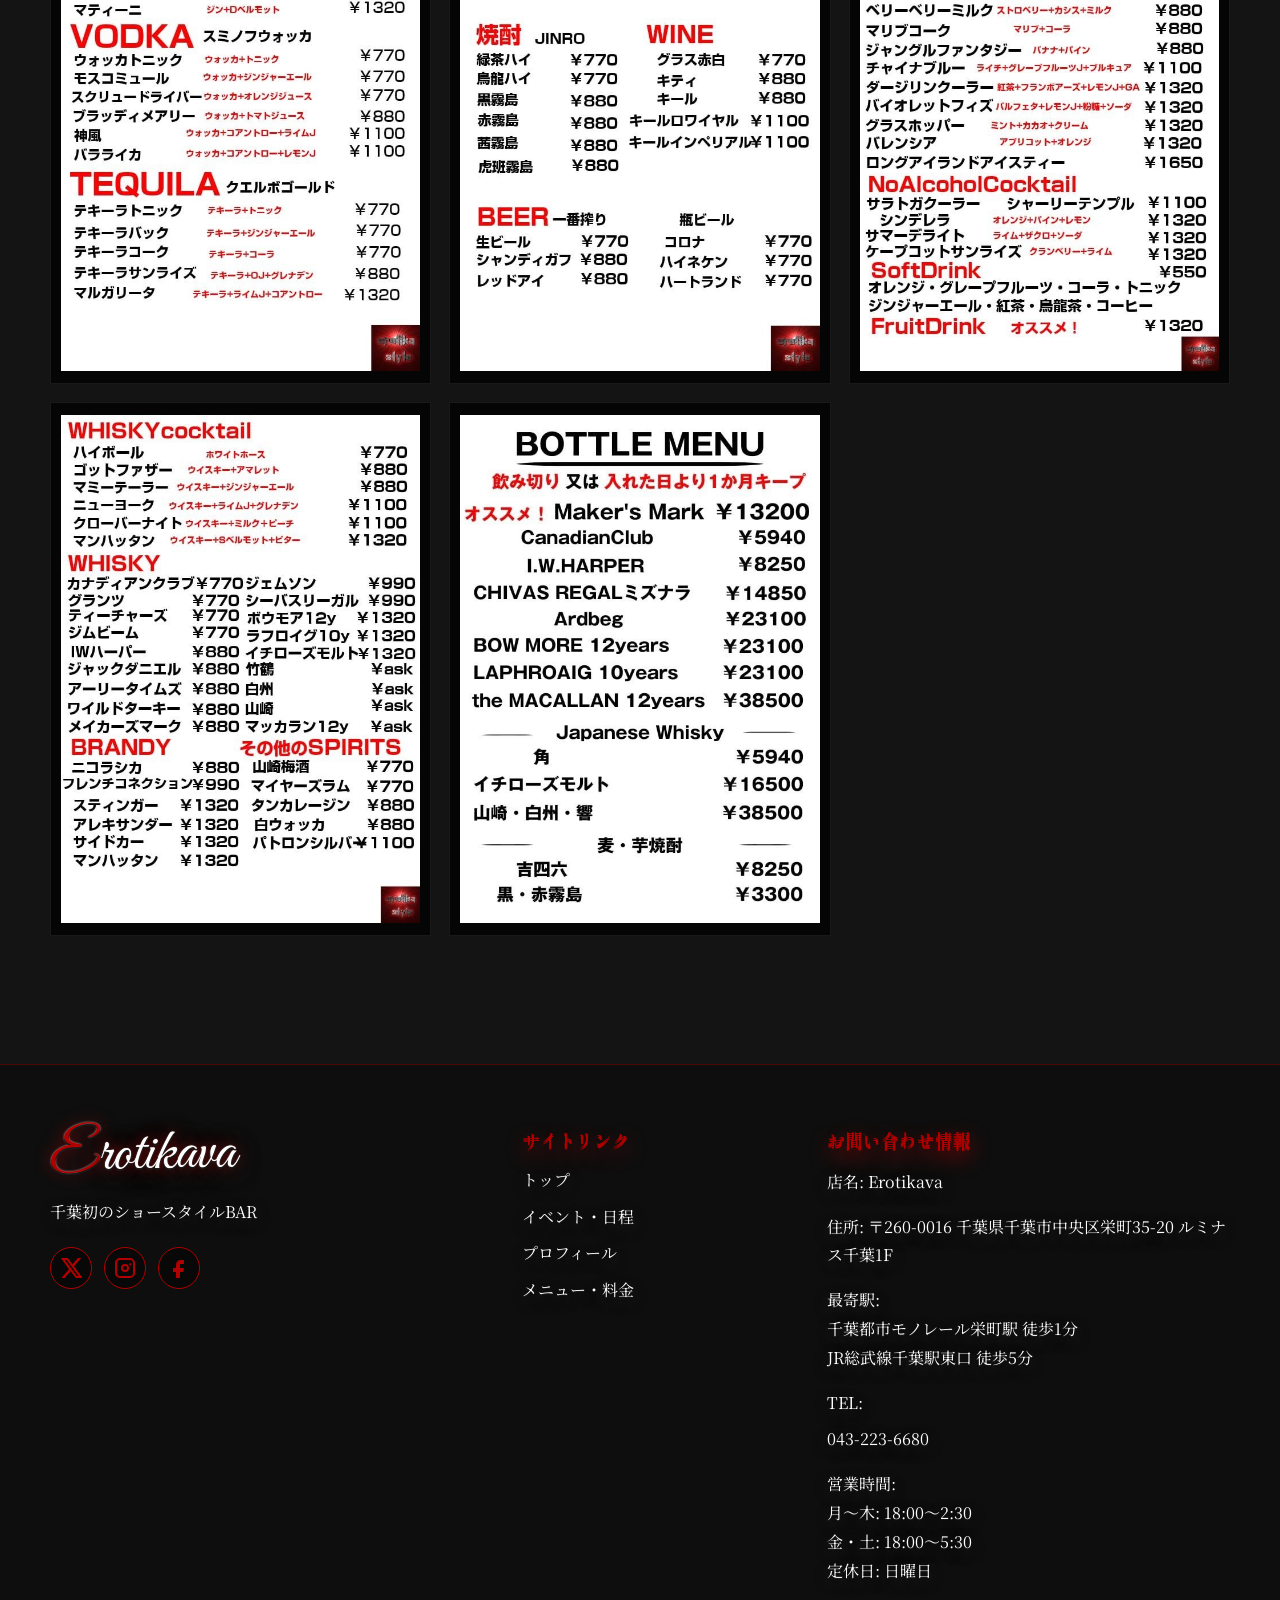
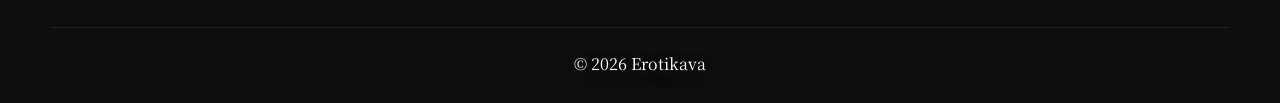
==== commit d734189c: "修正版" ====
--- a/menu.html
+++ b/menu.html
@@ -129,8 +129,9 @@
           <figure><img src="images/630_891 (2).jpg" alt="グランドメニュー2" onerror="this.src='https://placehold.co/400x560/1A1A1A/ffffff?text=Menu'"></figure>
           <figure><img src="images/630_891 (3).jpg" alt="グランドメニュー3" onerror="this.src='https://placehold.co/400x560/1A1A1A/ffffff?text=Menu'"></figure>
           <figure><img src="images/630_891 (4).jpg" alt="グランドメニュー4" onerror="this.src='https://placehold.co/400x560/1A1A1A/ffffff?text=Menu'"></figure>
+          <figure><img src="images/line_oa_chat_260618_201352.jpg" alt="グランドメニュー5" onerror="this.src='https://placehold.co/400x560/1A1A1A/ffffff?text=Menu'"></figure>
         </div>
-        <div class="drink-menu-counter" data-drink-menu-counter>1 / 4</div>
+        <div class="drink-menu-counter" data-drink-menu-counter>1 / 5</div>
       </div>
     </section>
 
--- a/style.css
+++ b/style.css
@@ -413,6 +413,19 @@
   font-weight: 700;
 }
 
+.hours-badge-input {
+  width: min(100%, 1000px);
+  outline: none;
+  box-shadow: none;
+  text-align: center;
+  appearance: none;
+}
+
+.hours-badge-input:focus {
+  border-color: var(--red);
+  box-shadow: 0 0 0 2px rgba(176, 0, 0, 0.28);
+}
+
 .primary-button {
   display: inline-flex;
   align-items: center;
@@ -616,11 +629,58 @@
   gap: 14px;
 }
 
+.event-search-panel {
+  width: min(720px, 100%);
+  margin: 0 auto 24px;
+}
+
+.event-search-label {
+  display: block;
+  margin-bottom: 8px;
+  color: var(--red);
+  font-family: var(--nav);
+  font-size: 0.86rem;
+  font-weight: 700;
+  letter-spacing: 0.1em;
+}
+
+.event-search-input {
+  width: 100%;
+  padding: 14px 16px;
+  border: 1px solid var(--line);
+  border-radius: 8px;
+  color: var(--white);
+  background: rgba(10, 10, 10, 0.92);
+  box-shadow: var(--shadow);
+  font: inherit;
+  font-family: var(--nav);
+}
+
+.event-search-input:focus {
+  outline: 2px solid rgba(176, 0, 0, 0.55);
+  outline-offset: 2px;
+  border-color: var(--red);
+}
+
+.event-search-input::-webkit-search-cancel-button {
+  cursor: pointer;
+}
+
+.event-search-status {
+  margin-top: 10px;
+  color: var(--muted);
+  font-size: 0.92rem;
+}
+
 .calendar-weekdays,
 .calendar-event-grid {
   display: grid;
   grid-template-columns: repeat(7, minmax(0, 1fr));
   gap: 14px;
+}
+
+.calendar-event-grid {
+  align-items: start;
 }
 
 .calendar-weekdays span {
@@ -644,6 +704,15 @@
   border-radius: 10px;
   background: linear-gradient(180deg, #120808, #090909);
   box-shadow: var(--shadow);
+}
+
+.calendar-event-card[data-event-status="scheduled"] {
+  display: block;
+  background: #050505;
+}
+
+.calendar-event-card[data-event-status="scheduled"] .calendar-event-head {
+  display: none;
 }
 
 .calendar-start-wed {
@@ -713,6 +782,55 @@
   font-size: 1.4rem;
   font-weight: 700;
   text-align: center;
+}
+
+@media (min-width: 961px) {
+  #event-calendar > .section-inner {
+    width: min(1880px, calc(100% - 12px));
+  }
+
+  .monthly-event-calendar {
+    overflow: visible;
+    padding-bottom: 0;
+  }
+
+  .event-search-panel {
+    width: min(960px, 100%);
+  }
+
+  .calendar-weekdays {
+    display: grid;
+  }
+
+  .calendar-weekdays span {
+    min-height: 46px;
+  }
+
+  .calendar-weekdays,
+  .calendar-event-grid {
+    grid-template-columns: repeat(7, minmax(0, 1fr));
+    gap: 8px;
+  }
+
+  .calendar-start-wed {
+    grid-column: 3;
+  }
+
+  .calendar-event-card.is-pending {
+    min-height: 0;
+    aspect-ratio: 891 / 630;
+    grid-template-rows: 1fr;
+  }
+
+  .calendar-event-card.is-pending .calendar-event-head {
+    display: none;
+  }
+
+  .calendar-pending-note {
+    height: 100%;
+    padding: 18px;
+    font-size: clamp(1.15rem, 1.45vw, 1.55rem);
+  }
 }
 
 .gallery-counter,
@@ -868,7 +986,12 @@
   overflow-x: auto;
   padding-bottom: 12px;
   scroll-snap-type: x mandatory;
-  scrollbar-color: var(--red) #171717;
+  scrollbar-width: none;
+  -ms-overflow-style: none;
+}
+
+.news-slider::-webkit-scrollbar {
+  display: none;
 }
 
 .news-card {
@@ -886,9 +1009,17 @@
   background: #000000;
 }
 
+.news-controls-row {
+  display: flex;
+  align-items: center;
+  justify-content: center;
+  gap: 16px;
+  margin-top: 16px;
+}
+
 .news-counter {
-  display: none;
-  margin-top: 16px;
+  display: block;
+  min-width: 84px;
   color: var(--muted);
   font-family: var(--nav);
   font-size: 0.95rem;
@@ -897,8 +1028,33 @@
   letter-spacing: 0.1em;
 }
 
+.news-control-button {
+  width: 46px;
+  height: 46px;
+  flex-shrink: 0;
+  border: 1px solid var(--line);
+  border-radius: 50%;
+  color: var(--white);
+  background: rgba(0, 0, 0, 0.42);
+  font-family: var(--nav);
+  font-size: 2rem;
+  line-height: 1;
+  cursor: pointer;
+  transition: background 0.3s ease, transform 0.3s ease;
+}
+
+.news-control-button:hover {
+  background: rgba(176, 0, 0, 0.25);
+  transform: translateY(-2px);
+}
+
 .contact-panel {
   padding: 34px;
+}
+
+.contact-panel h2 {
+  font-size: clamp(1.7rem, 2.6vw, 2.5rem);
+  white-space: nowrap;
 }
 
 .info-list {
@@ -963,6 +1119,12 @@
   margin: 18px auto 0;
   background: var(--red);
   content: "";
+}
+
+.event-page-hero::after {
+  background:
+    linear-gradient(rgba(0, 0, 0, 0.72), rgba(0, 0, 0, 0.72)),
+    radial-gradient(circle at center, rgba(0, 0, 0, 0.08), rgba(0, 0, 0, 0.42));
 }
 
 .notice-lines {
@@ -1411,7 +1573,7 @@
   }
 
   .contact-panel h2 {
-    font-size: clamp(1.6rem, 8vw, 2rem);
+    font-size: clamp(1.25rem, 5.8vw, 1.7rem);
     white-space: nowrap;
   }
 
@@ -1560,11 +1722,7 @@
   }
 
   .news-counter {
-    display: block;
-  }
-
-  .scroll-controls {
-    display: none;
+    text-align: center;
   }
 
   .info-list div {
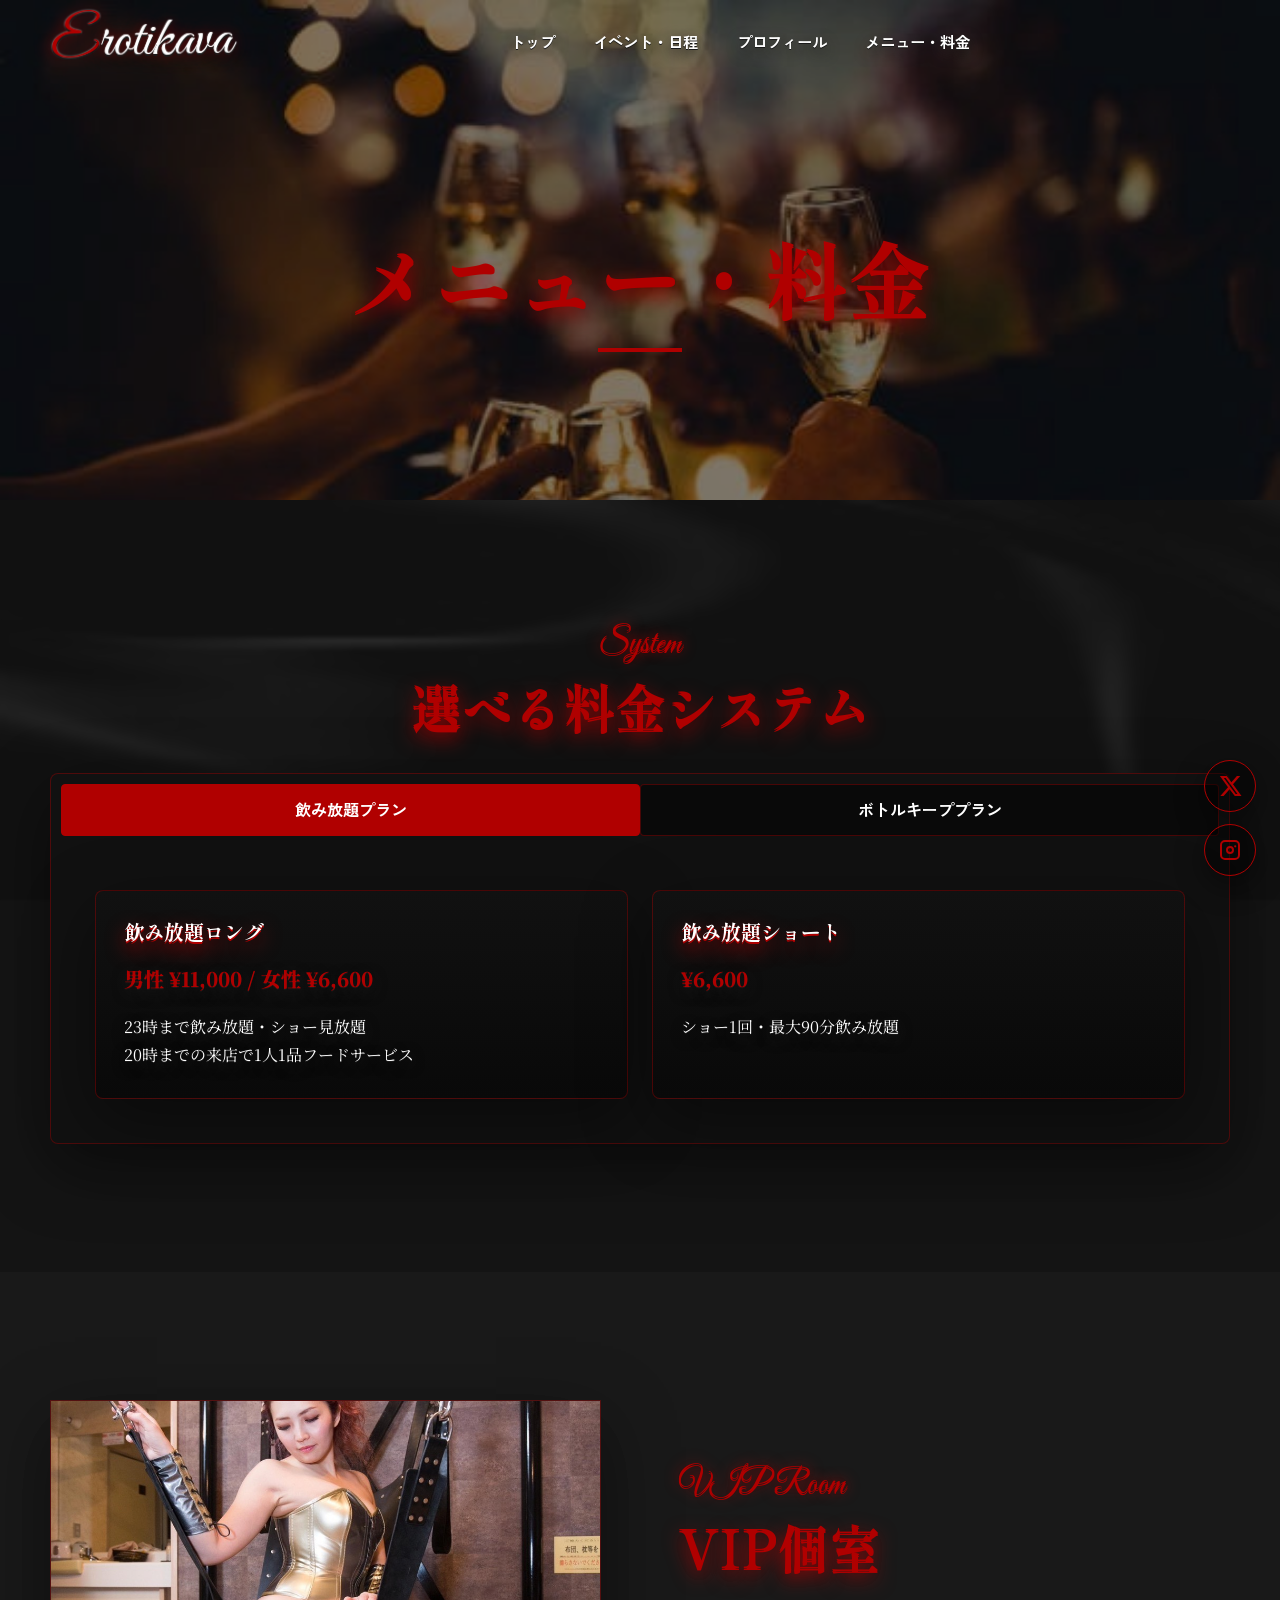
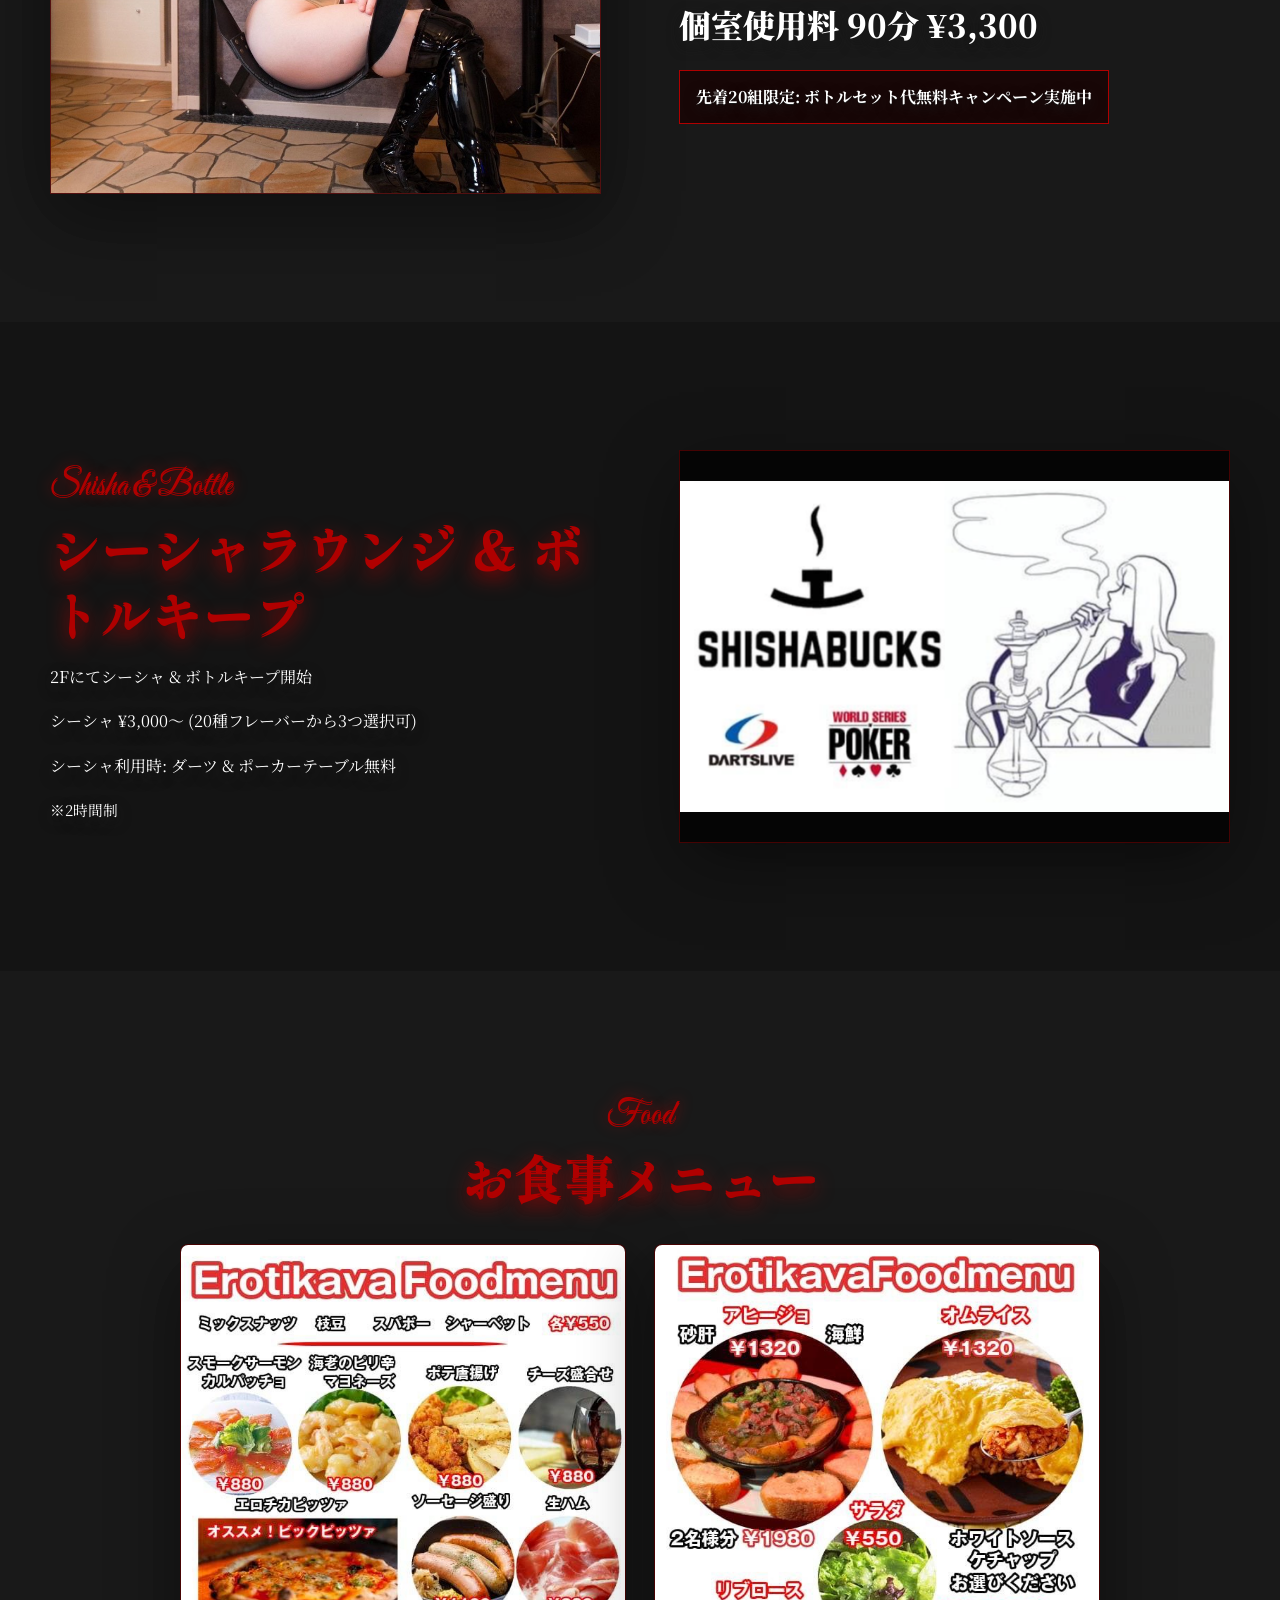
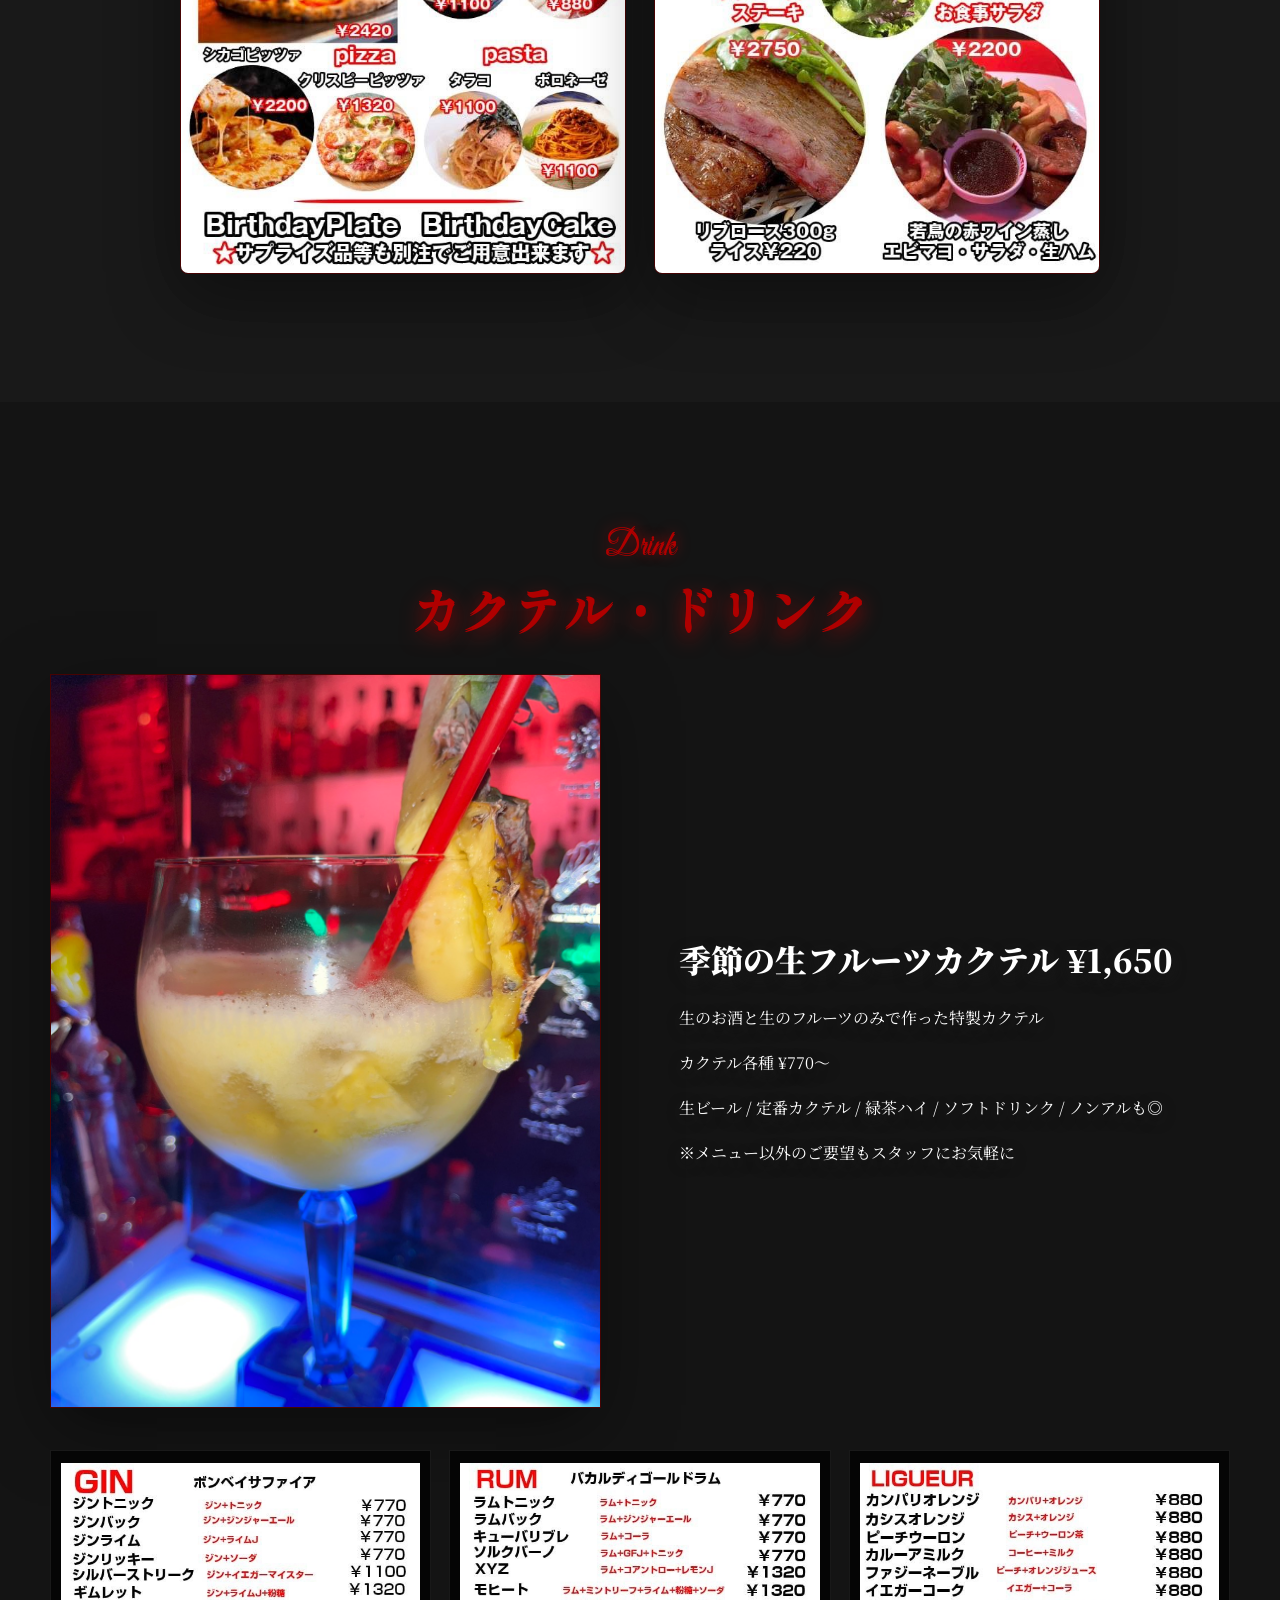
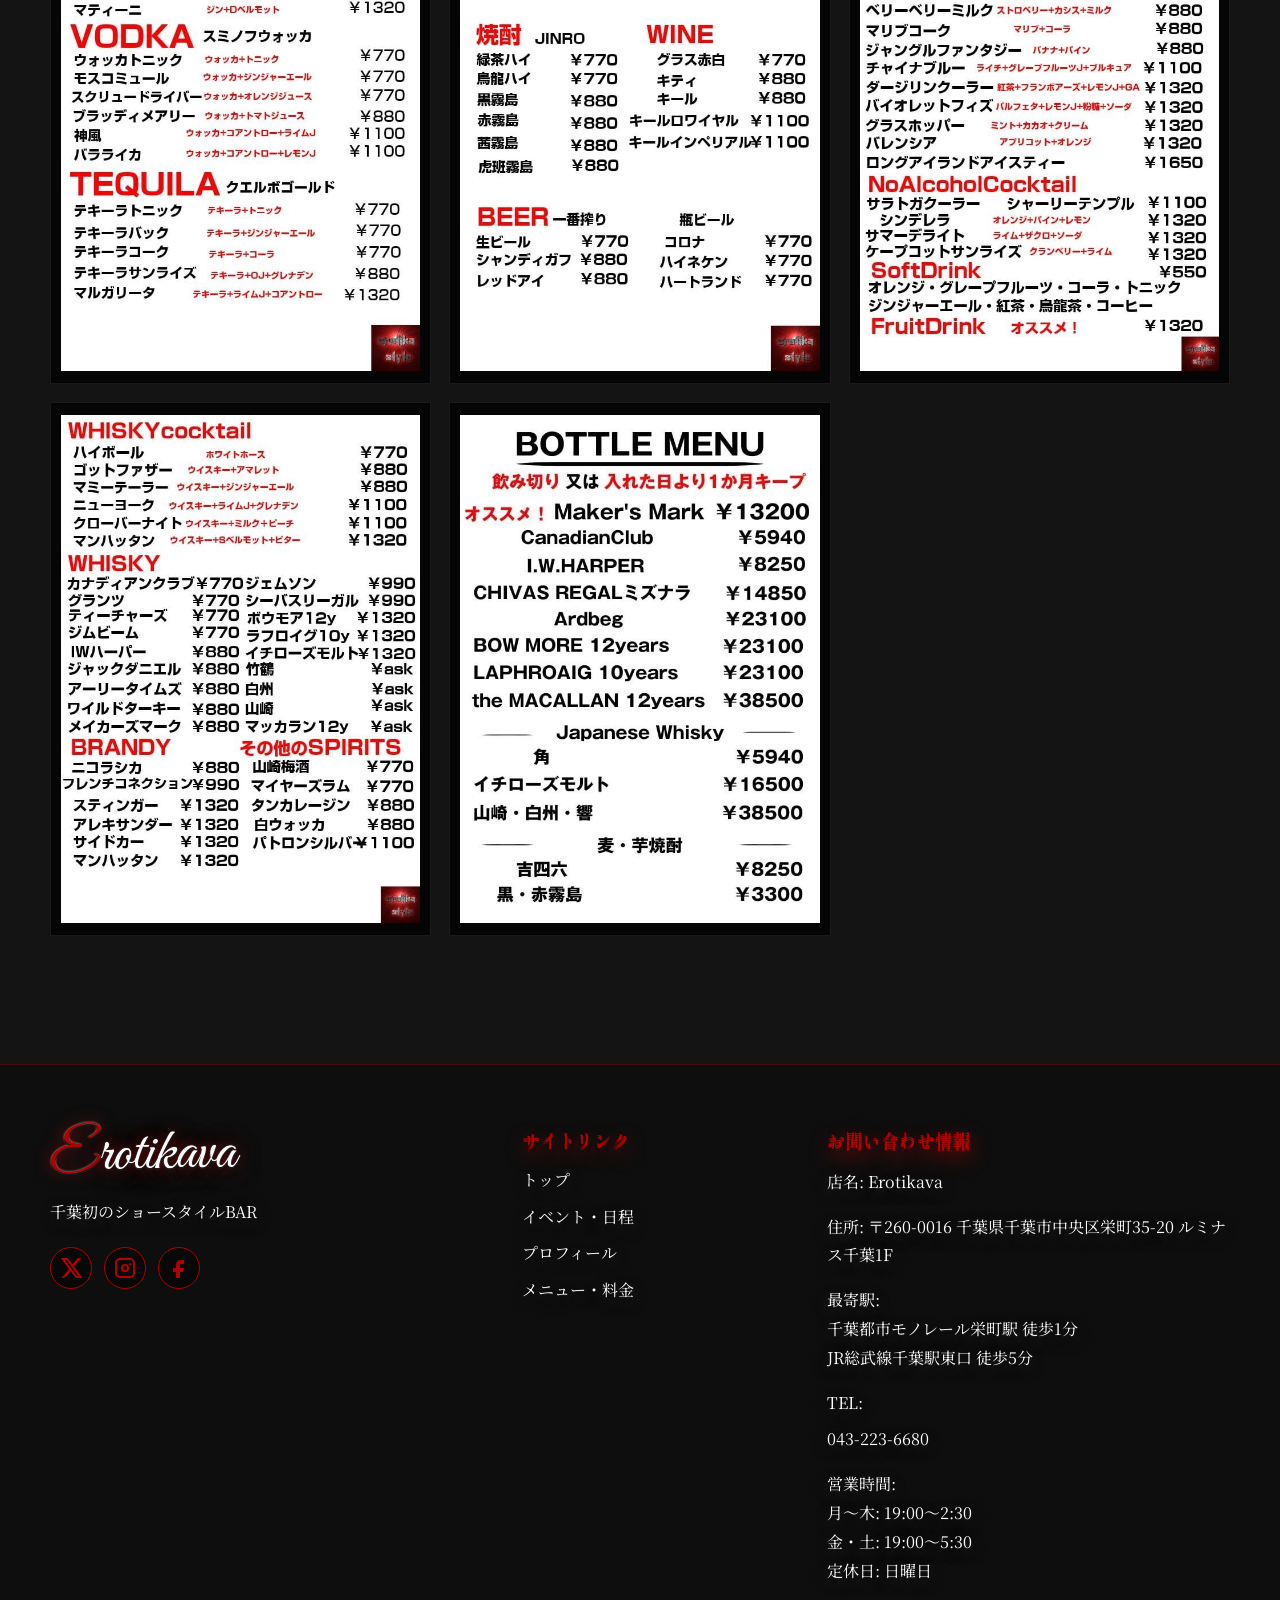
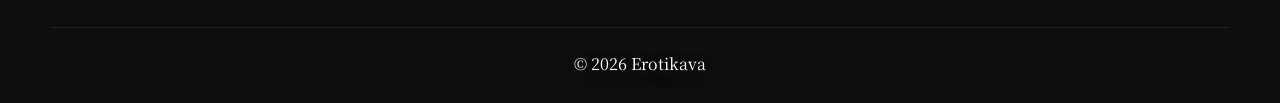
==== commit b65040b1: "修正版" ====
--- a/menu.html
+++ b/menu.html
@@ -161,7 +161,7 @@
         <p>住所: 〒260-0016 千葉県千葉市中央区栄町35-20 ルミナス千葉1F</p>
         <p>最寄駅:<br>千葉都市モノレール栄町駅 徒歩1分<br>JR総武線千葉駅東口 徒歩5分</p>
         <p>TEL: <a href="tel:043-223-6680">043-223-6680</a></p>
-        <p>営業時間:<br>月〜木: 18:00〜2:30<br>金・土: 18:00〜5:30<br>定休日: 日曜日</p>
+        <p>営業時間:<br>月〜木: 19:00〜2:30<br>金・土: 19:00〜5:30<br>定休日: 日曜日</p>
       </div>
     </div>
     <p class="copyright">© 2026 Erotikava</p>
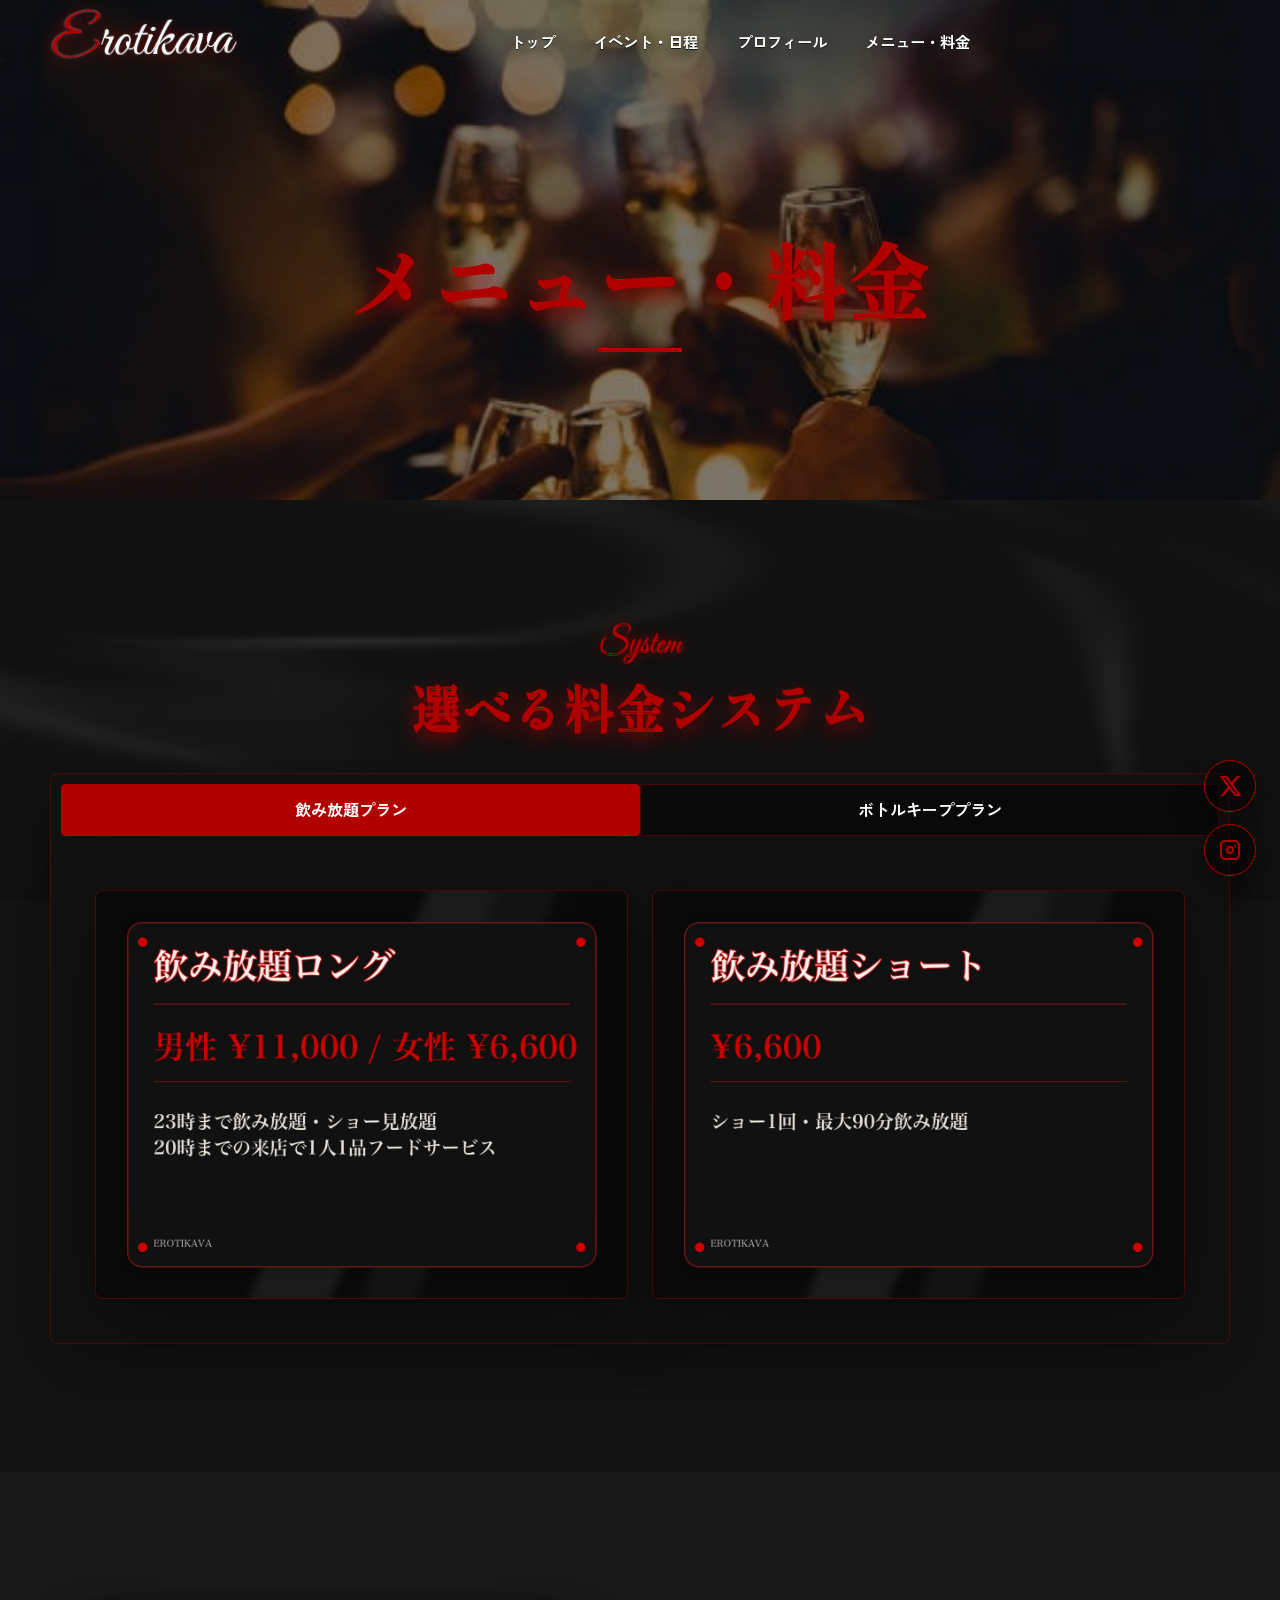
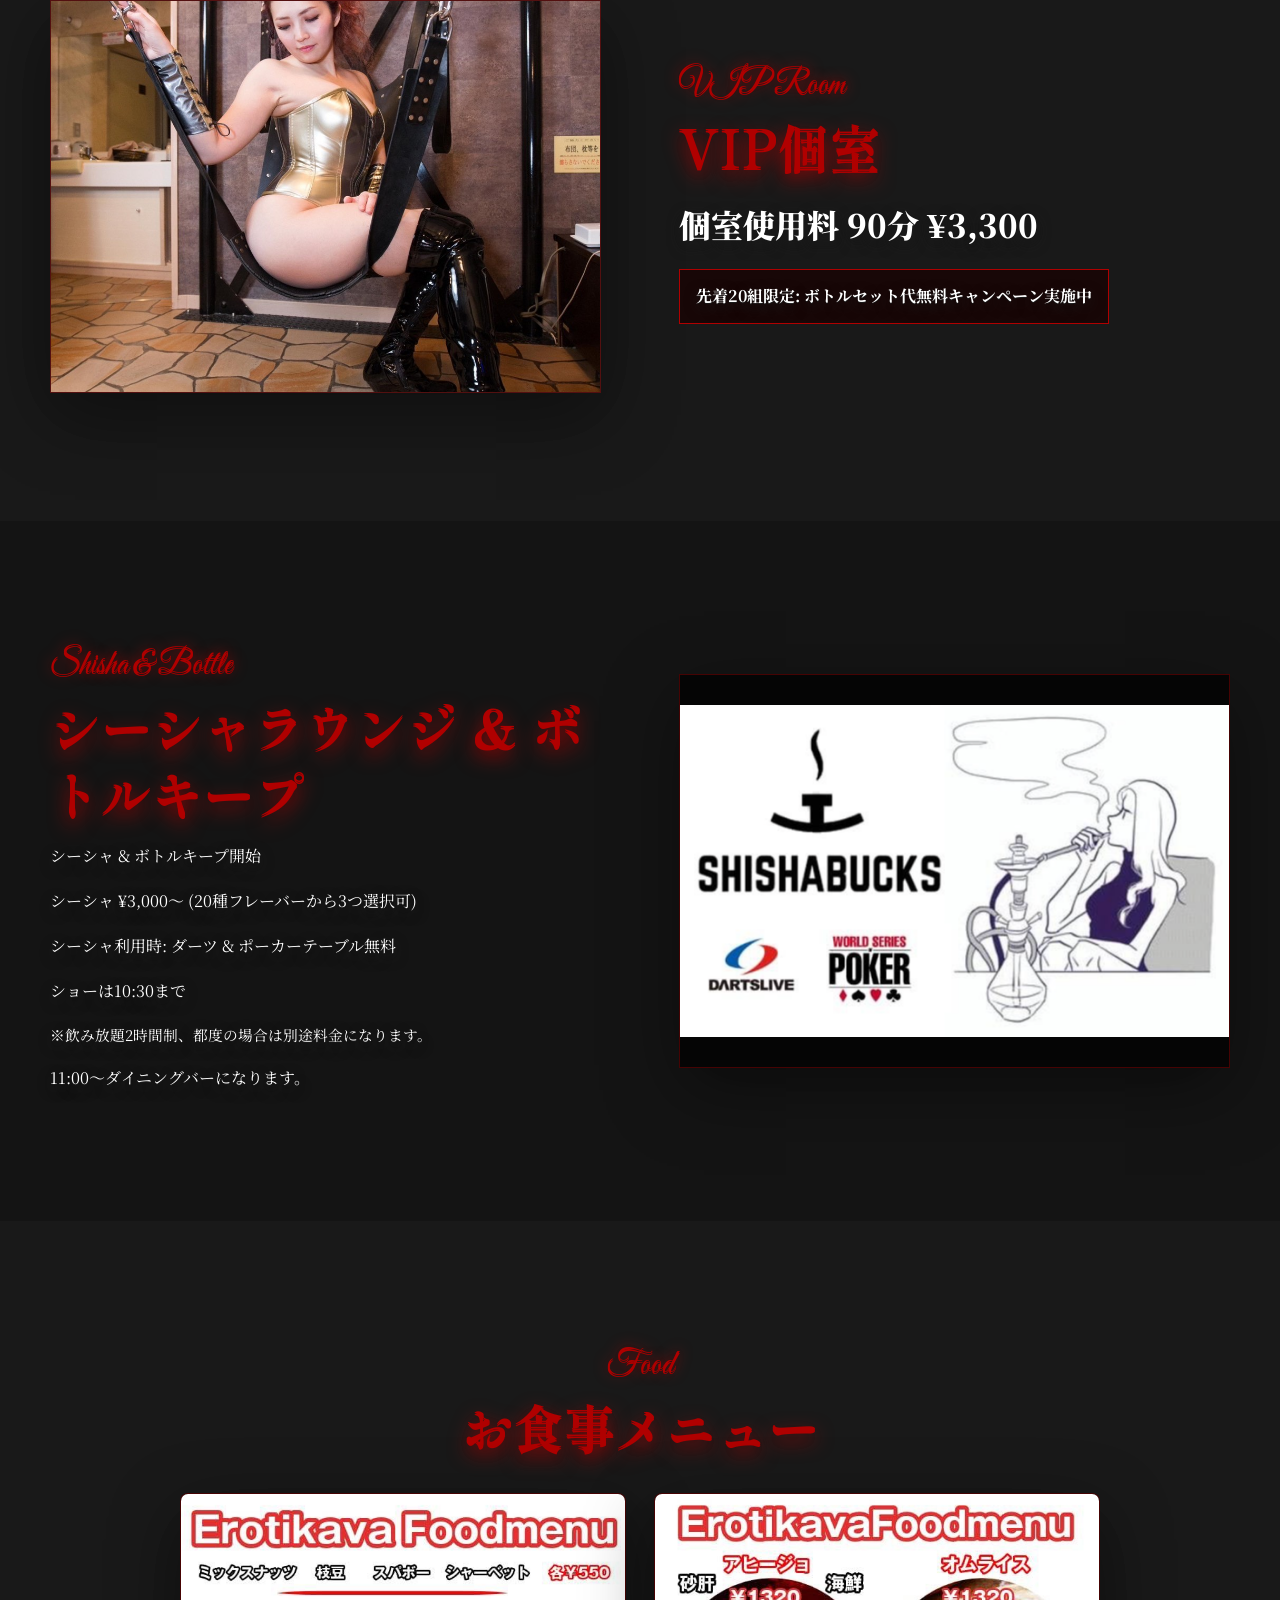
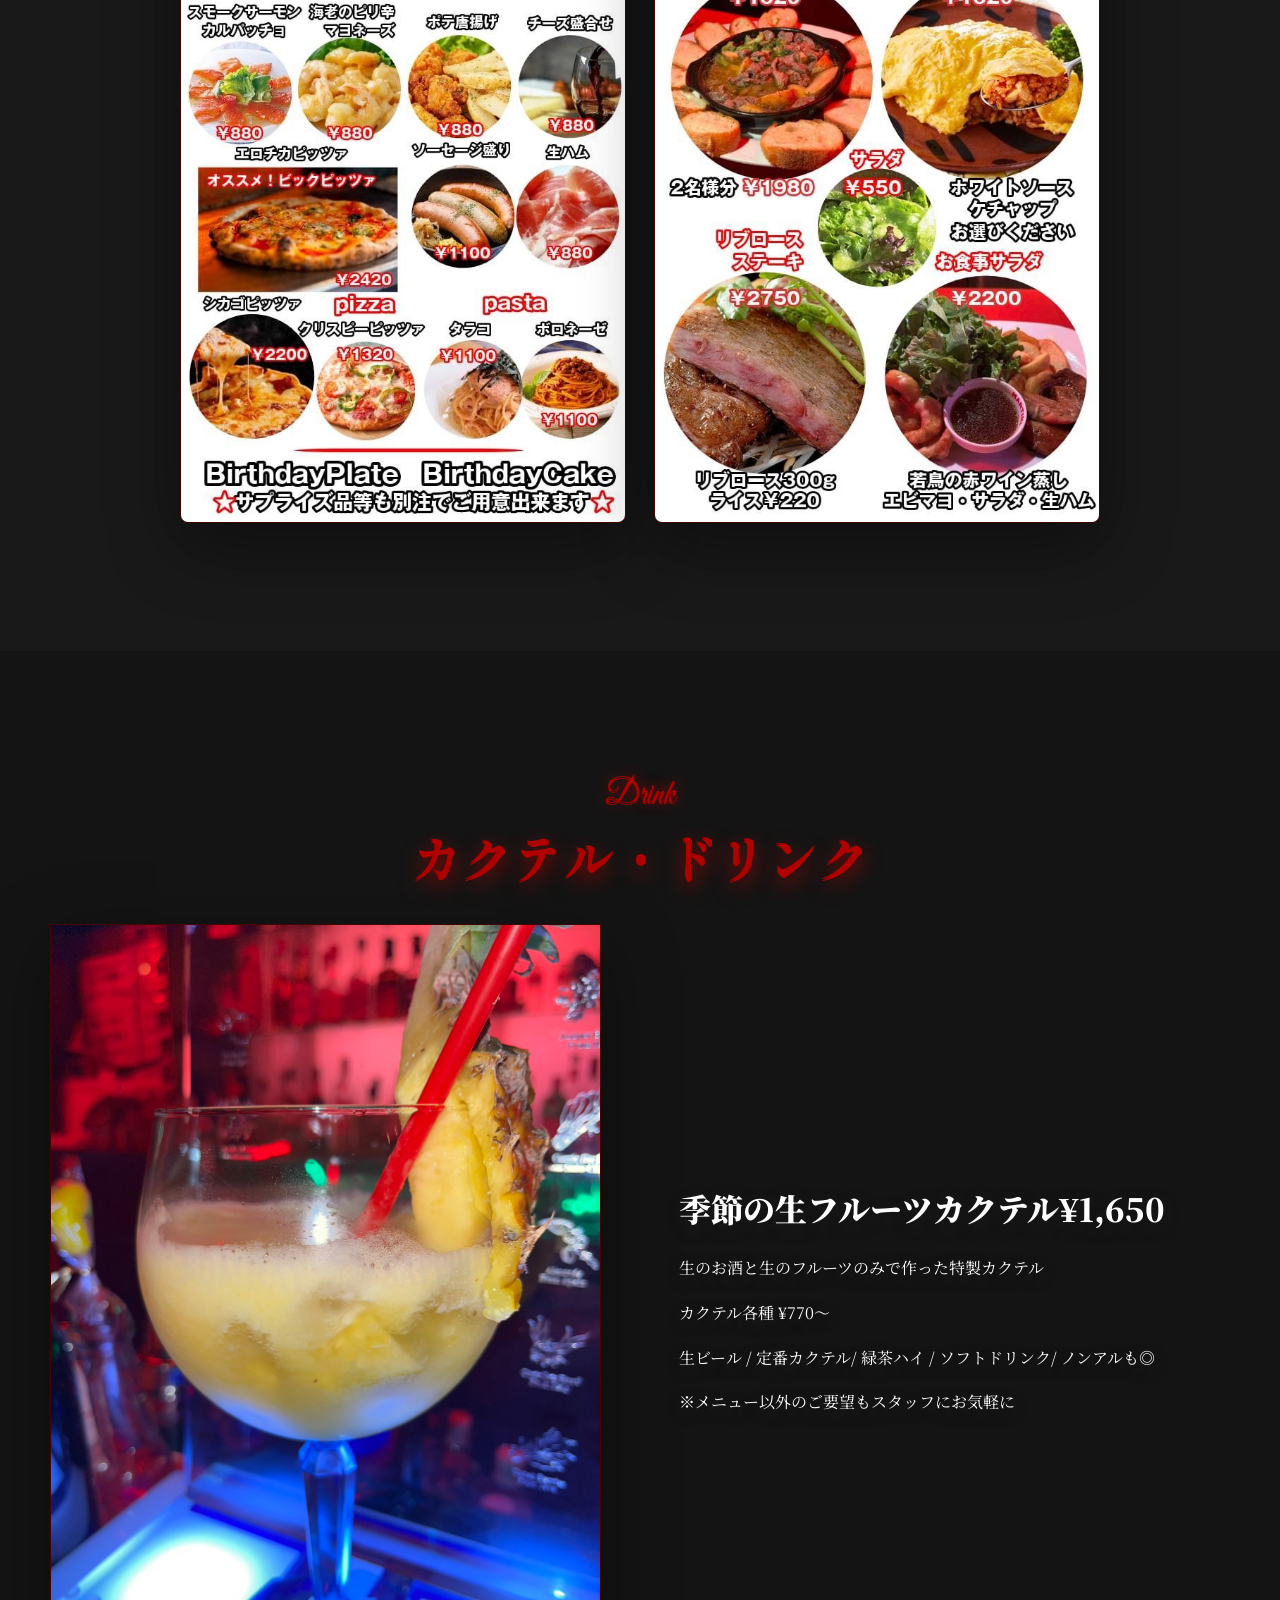
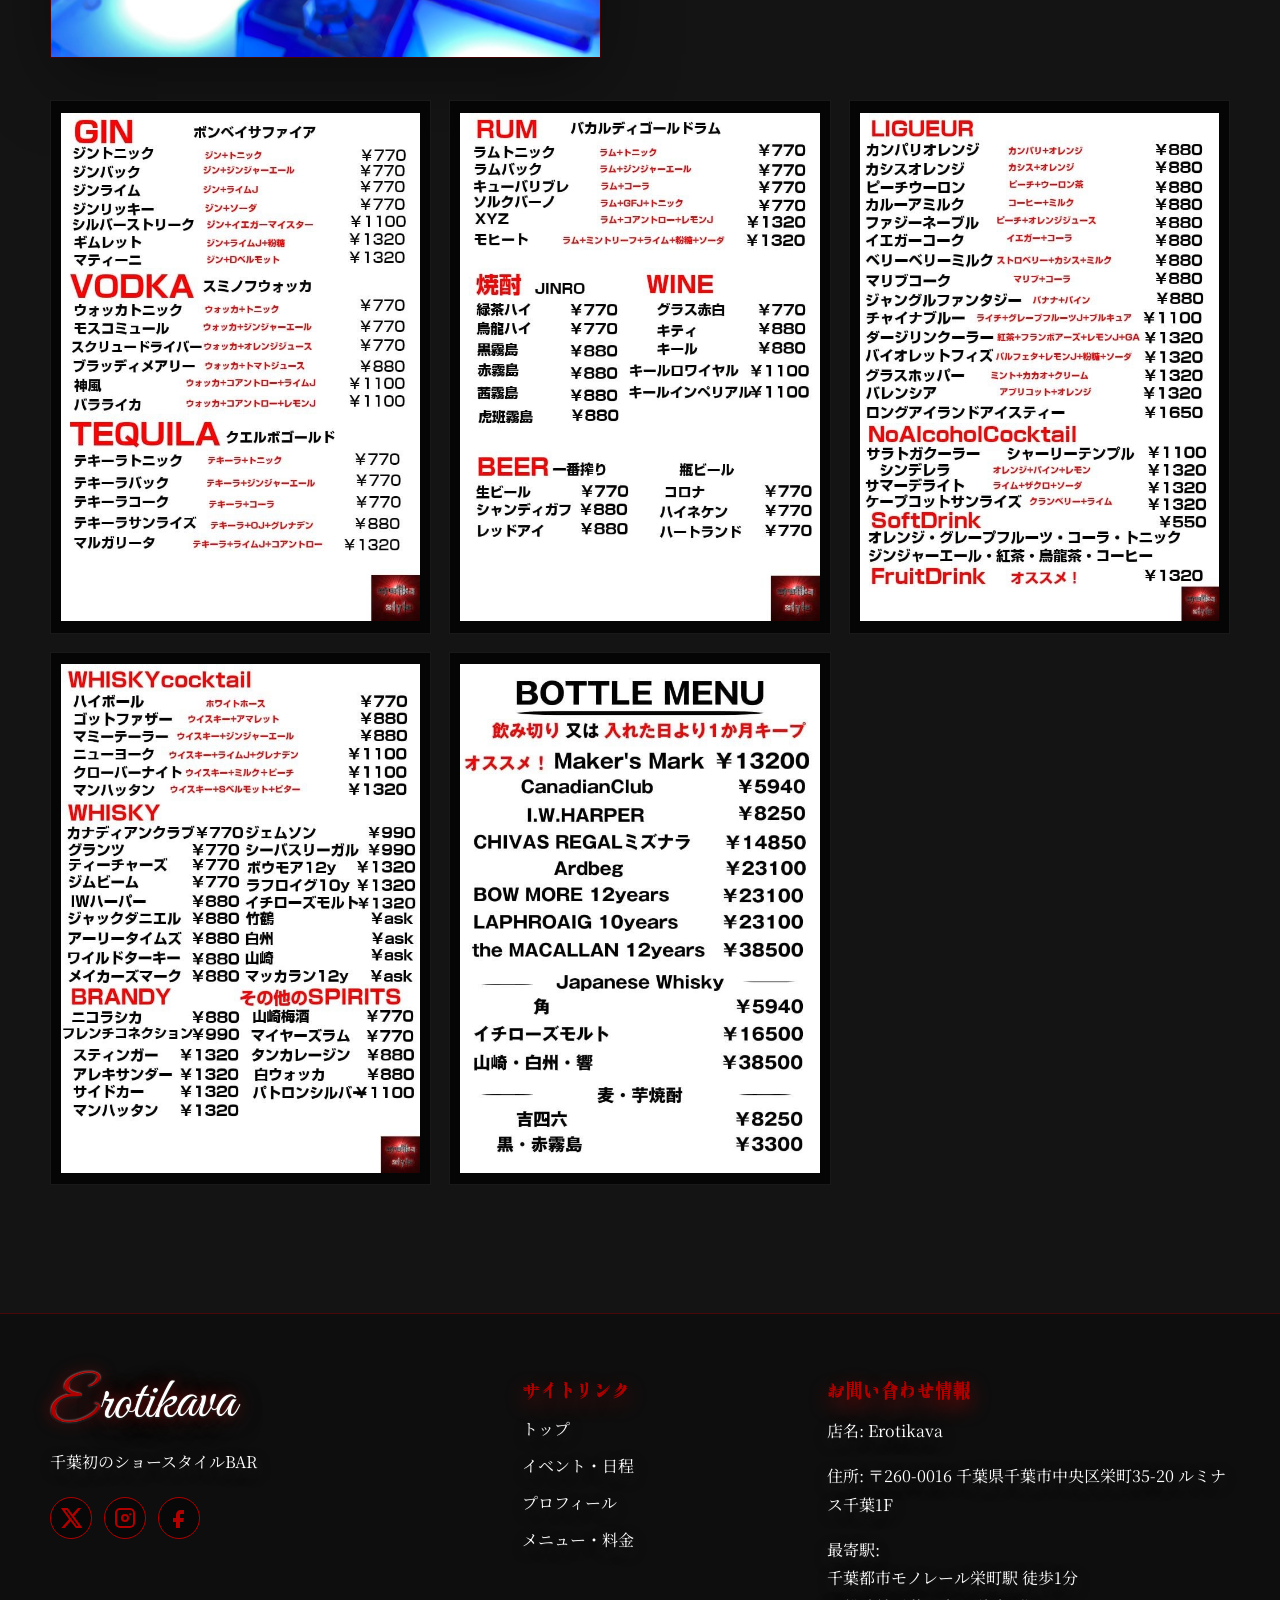
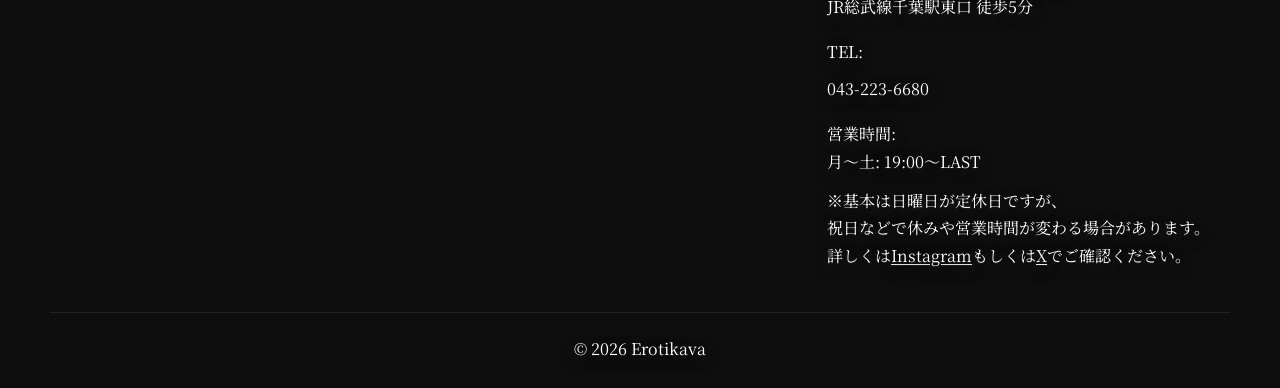
==== commit 34858755: "修正版" ====
--- a/menu.html
+++ b/menu.html
@@ -45,28 +45,18 @@
           </div>
           <div class="tab-panel is-active" data-tab-panel="drink">
             <div class="price-card-grid">
-              <article class="price-card">
-                <h3>飲み放題ロング</h3>
-                <p class="price">男性 ¥11,000 / 女性 ¥6,600</p>
-                <p>23時まで飲み放題・ショー見放題<br>20時までの来店で1人1品フードサービス</p>
+              <article class="price-card plan-image-card">
+                <img src="images/plan-long.jpg" alt="飲み放題ロング 男性 ¥11,000 / 女性 ¥6,600 23時まで飲み放題・ショー見放題 20時までの来店で1人1品フードサービス" onerror="this.src='https://placehold.co/1200x920/111111/ffffff?text=Plan+Long'">
               </article>
-              <article class="price-card">
-                <h3>飲み放題ショート</h3>
-                <p class="price">¥6,600</p>
-                <p>ショー1回・最大90分飲み放題</p>
+              <article class="price-card plan-image-card">
+                <img src="images/plan-short.jpg" alt="飲み放題ショート ¥6,600 ショー1回・最大90分飲み放題" onerror="this.src='https://placehold.co/1200x920/111111/ffffff?text=Plan+Short'">
               </article>
             </div>
           </div>
           <div class="tab-panel" data-tab-panel="bottle">
-            <table class="price-table">
-              <tbody>
-                <tr><th>ダンスショーチャージ</th><td>¥3,300</td></tr>
-                <tr><th>SM・縄チャージ</th><td>¥5,500</td></tr>
-                <tr><th>テーブルチャージ</th><td>¥770</td></tr>
-                <tr><th>2F使用料</th><td>¥1,100</td></tr>
-              </tbody>
-            </table>
-            <p class="note">※別途飲み物代 / ※内容によりショーチャージ変更あり<br>※23時以降の入店時はショーチャージなし</p>
+            <article class="price-card plan-image-card single-plan-image-card">
+              <img src="images/630_891 (5).jpg" alt="ボトルメニューとパーティーメニューの料金画像" onerror="this.src='https://placehold.co/1200x920/111111/ffffff?text=Bottle+Menu'">
+            </article>
           </div>
         </div>
       </div>
@@ -89,10 +79,12 @@
         <div>
           <p class="eyebrow">Shisha & Bottle</p>
           <h2>シーシャラウンジ & ボトルキープ</h2>
-          <p>2Fにてシーシャ & ボトルキープ開始</p>
+          <p>シーシャ & ボトルキープ開始</p>
           <p>シーシャ ¥3,000〜 (20種フレーバーから3つ選択可)</p>
           <p>シーシャ利用時: ダーツ & ポーカーテーブル無料</p>
-          <p class="note">※2時間制</p>
+          <p>ショーは10:30まで</p>
+          <p class="note">※飲み放題2時間制、都度の場合は別途料金になります。</p>
+          <p>11:00〜ダイニングバーになります。</p>
         </div>
         <img class="section-image section-image-contain" src="images/スクリーンショット 2026-06-05 18.13.19.png" alt="シーシャラウンジ & ボトルキープ" onerror="this.src='https://placehold.co/700x500/1A1A1A/ffffff?text=Shisha'">
       </div>
@@ -117,11 +109,11 @@
         <div class="two-column">
           <img class="section-image section-image-cocktail" src="images/cocktail-main.jpg" alt="季節の生フルーツカクテル" onerror="this.src='https://placehold.co/700x500/1A1A1A/ffffff?text=Cocktail'">
           <div>
-            <p class="large-text">季節の生フルーツカクテル ¥1,650</p>
-            <p>生のお酒と生のフルーツのみで作った特製カクテル</p>
+            <p class="large-text">季節の生フルーツカクテル<span class="mobile-break"><br></span>¥1,650</p>
+            <p>生のお酒と生のフルーツのみで作った<span class="mobile-break"><br></span>特製カクテル</p>
             <p>カクテル各種 ¥770〜</p>
-            <p>生ビール / 定番カクテル / 緑茶ハイ / ソフトドリンク / ノンアルも◎</p>
-            <p>※メニュー以外のご要望もスタッフにお気軽に</p>
+            <p>生ビール / 定番カクテル<span class="mobile-break"><br></span>/ 緑茶ハイ / ソフトドリンク<span class="mobile-break"><br></span>/ ノンアルも◎</p>
+            <p>※メニュー以外のご要望も<span class="mobile-break"><br></span>スタッフにお気軽に</p>
           </div>
         </div>
         <div class="photo-grid menu-image-grid">
@@ -161,7 +153,7 @@
         <p>住所: 〒260-0016 千葉県千葉市中央区栄町35-20 ルミナス千葉1F</p>
         <p>最寄駅:<br>千葉都市モノレール栄町駅 徒歩1分<br>JR総武線千葉駅東口 徒歩5分</p>
         <p>TEL: <a href="tel:043-223-6680">043-223-6680</a></p>
-        <p>営業時間:<br>月〜木: 19:00〜2:30<br>金・土: 19:00〜5:30<br>定休日: 日曜日</p>
+        <p>営業時間:<br>月〜土: 19:00〜LAST<br><span class="hours-note">※基本は日曜日が定休日ですが、<br>祝日などで休みや営業時間が変わる場合があります。<br>詳しくは<a class="inline-link" href="https://www.instagram.com/erotika_va" target="_blank" rel="noopener">Instagram</a>もしくは<a class="inline-link" href="https://x.com/masatoerotikava" target="_blank" rel="noopener">X</a>でご確認ください。</span></p>
       </div>
     </div>
     <p class="copyright">© 2026 Erotikava</p>
--- a/style.css
+++ b/style.css
@@ -610,6 +610,10 @@
   text-align: center;
 }
 
+.mobile-break {
+  display: none;
+}
+
 .photo-grid {
   display: grid;
   gap: 18px;
@@ -1079,6 +1083,12 @@
   color: var(--muted);
 }
 
+.hours-note {
+  display: inline-block;
+  margin-top: 10px;
+  line-height: 1.7;
+}
+
 .map-frame,
 .calendar-frame {
   display: block;
@@ -1188,6 +1198,29 @@
   padding: 28px;
 }
 
+.plan-image-card {
+  padding: 0;
+  overflow: hidden;
+}
+
+.plan-image-card img {
+  display: block;
+  width: 100%;
+  height: auto;
+}
+
+.single-plan-image-card {
+  width: min(100%, 578px);
+  margin: 0 auto;
+}
+
+.single-plan-image-card img {
+  aspect-ratio: 1200 / 920;
+  height: 100%;
+  object-fit: contain;
+  background: #050505;
+}
+
 .price {
   color: var(--red);
   font-size: 1.25rem;
@@ -1324,6 +1357,20 @@
 
 .site-footer a:hover {
   color: var(--white);
+}
+
+.inline-link,
+.site-footer .inline-link {
+  display: inline;
+  margin: 0;
+  color: var(--white);
+  text-decoration: underline;
+  text-underline-offset: 0.12em;
+}
+
+.inline-link:hover,
+.site-footer .inline-link:hover {
+  color: var(--red);
 }
 
 .site-footer .footer-brand-link {
@@ -1577,6 +1624,10 @@
     white-space: nowrap;
   }
 
+  .mobile-break {
+    display: inline;
+  }
+
   .access-section .map-frame {
     height: 360px;
   }
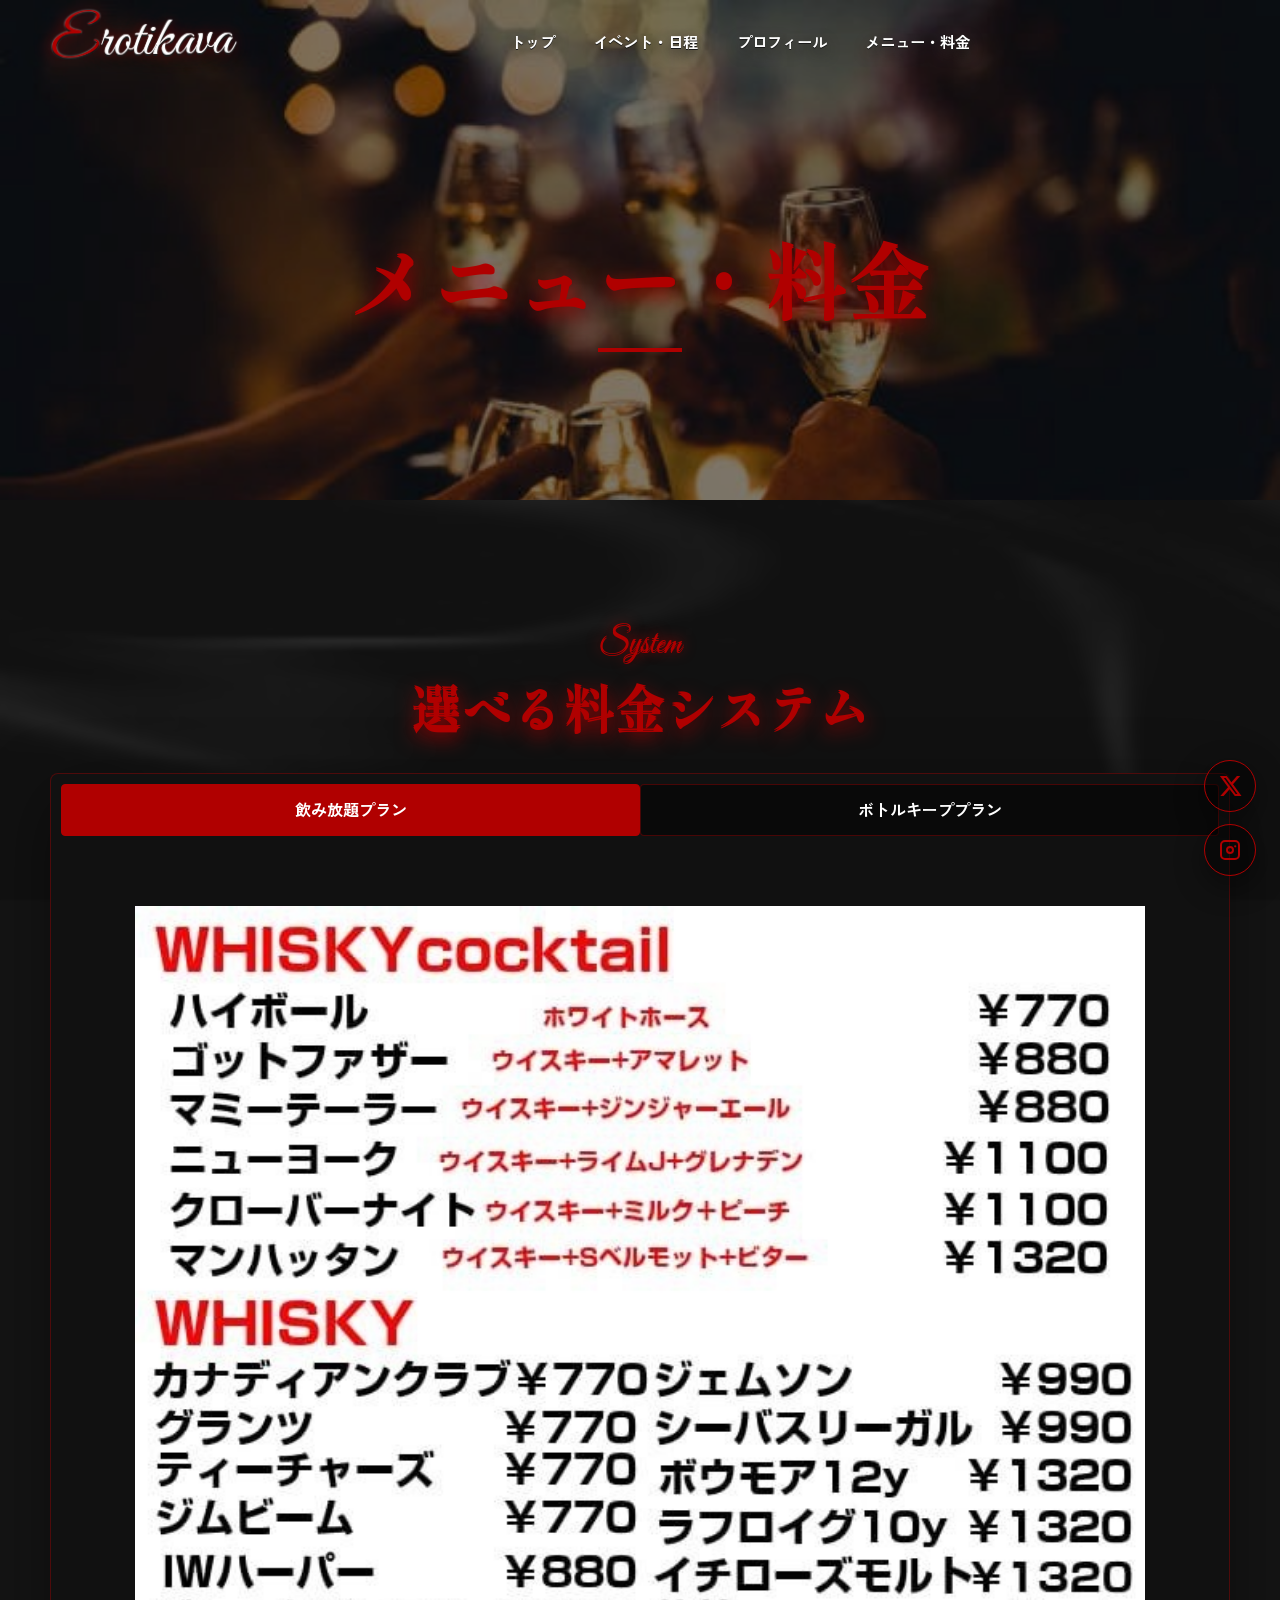
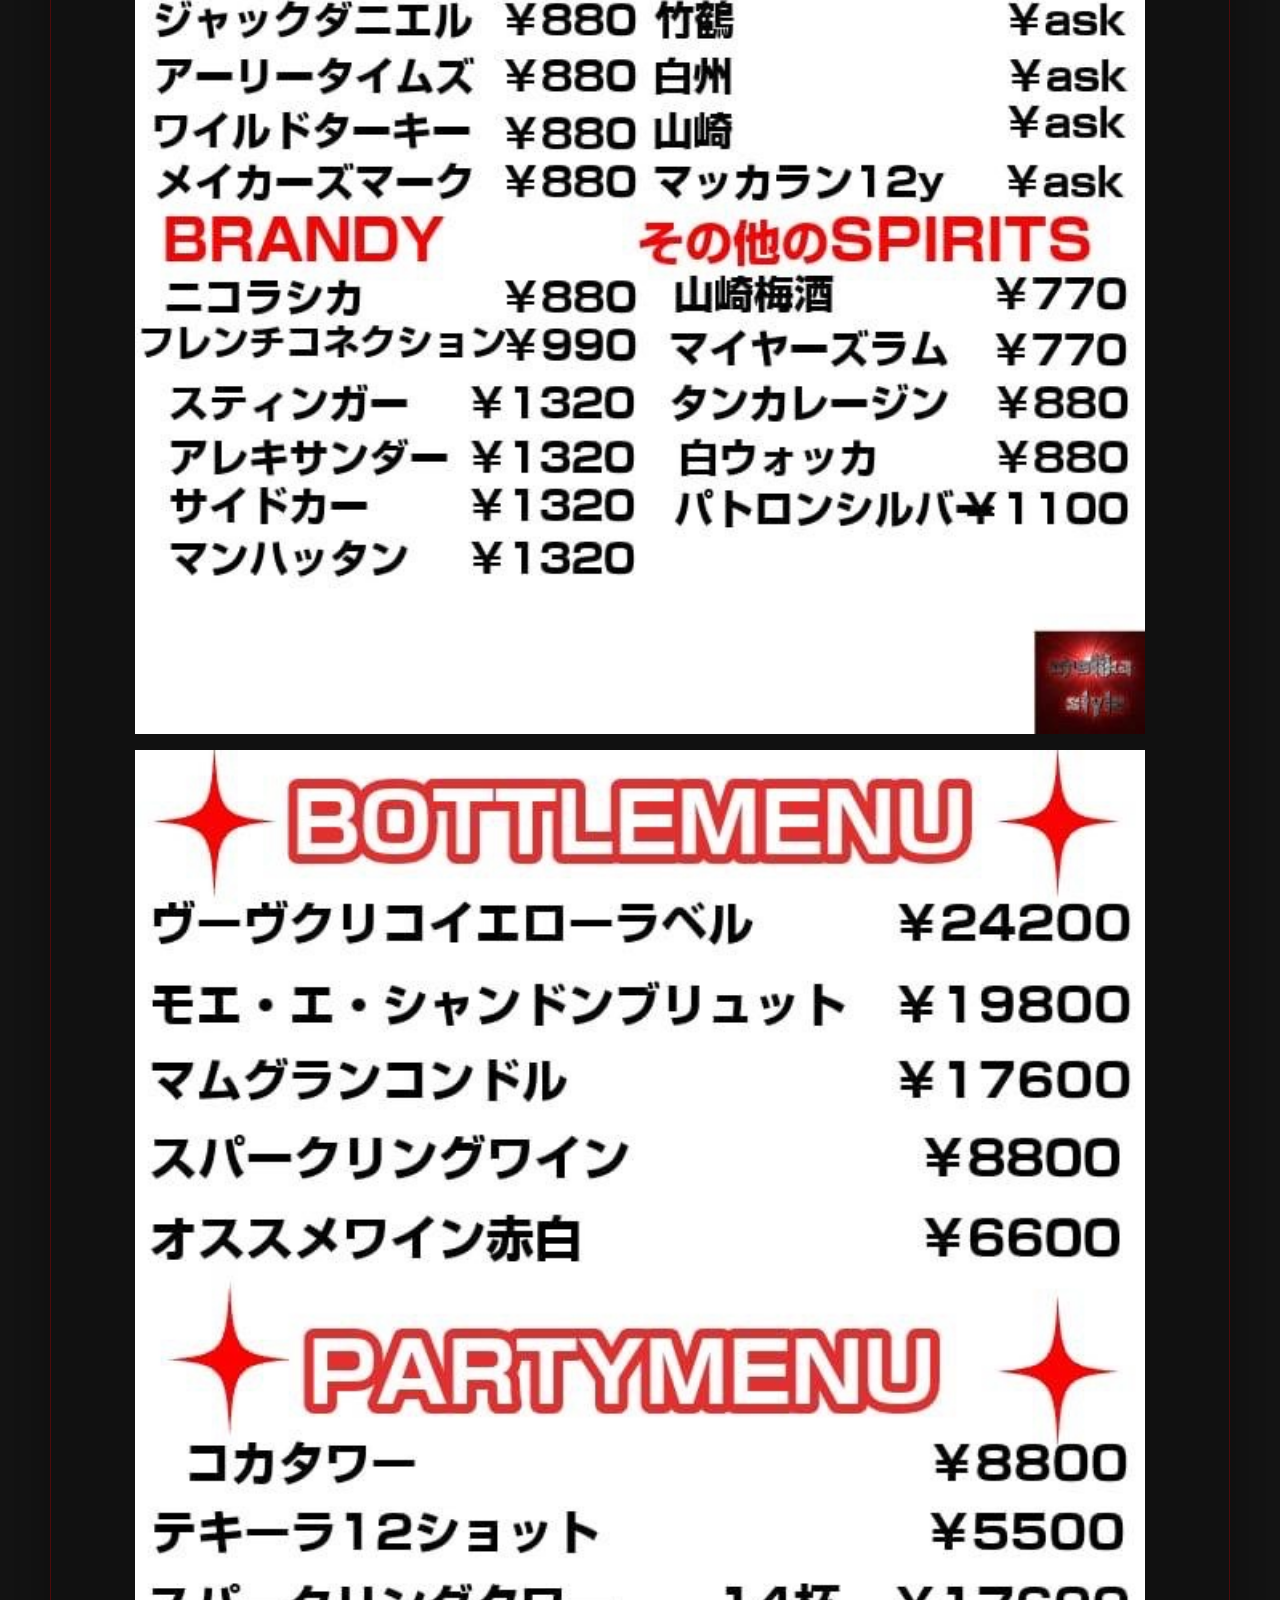
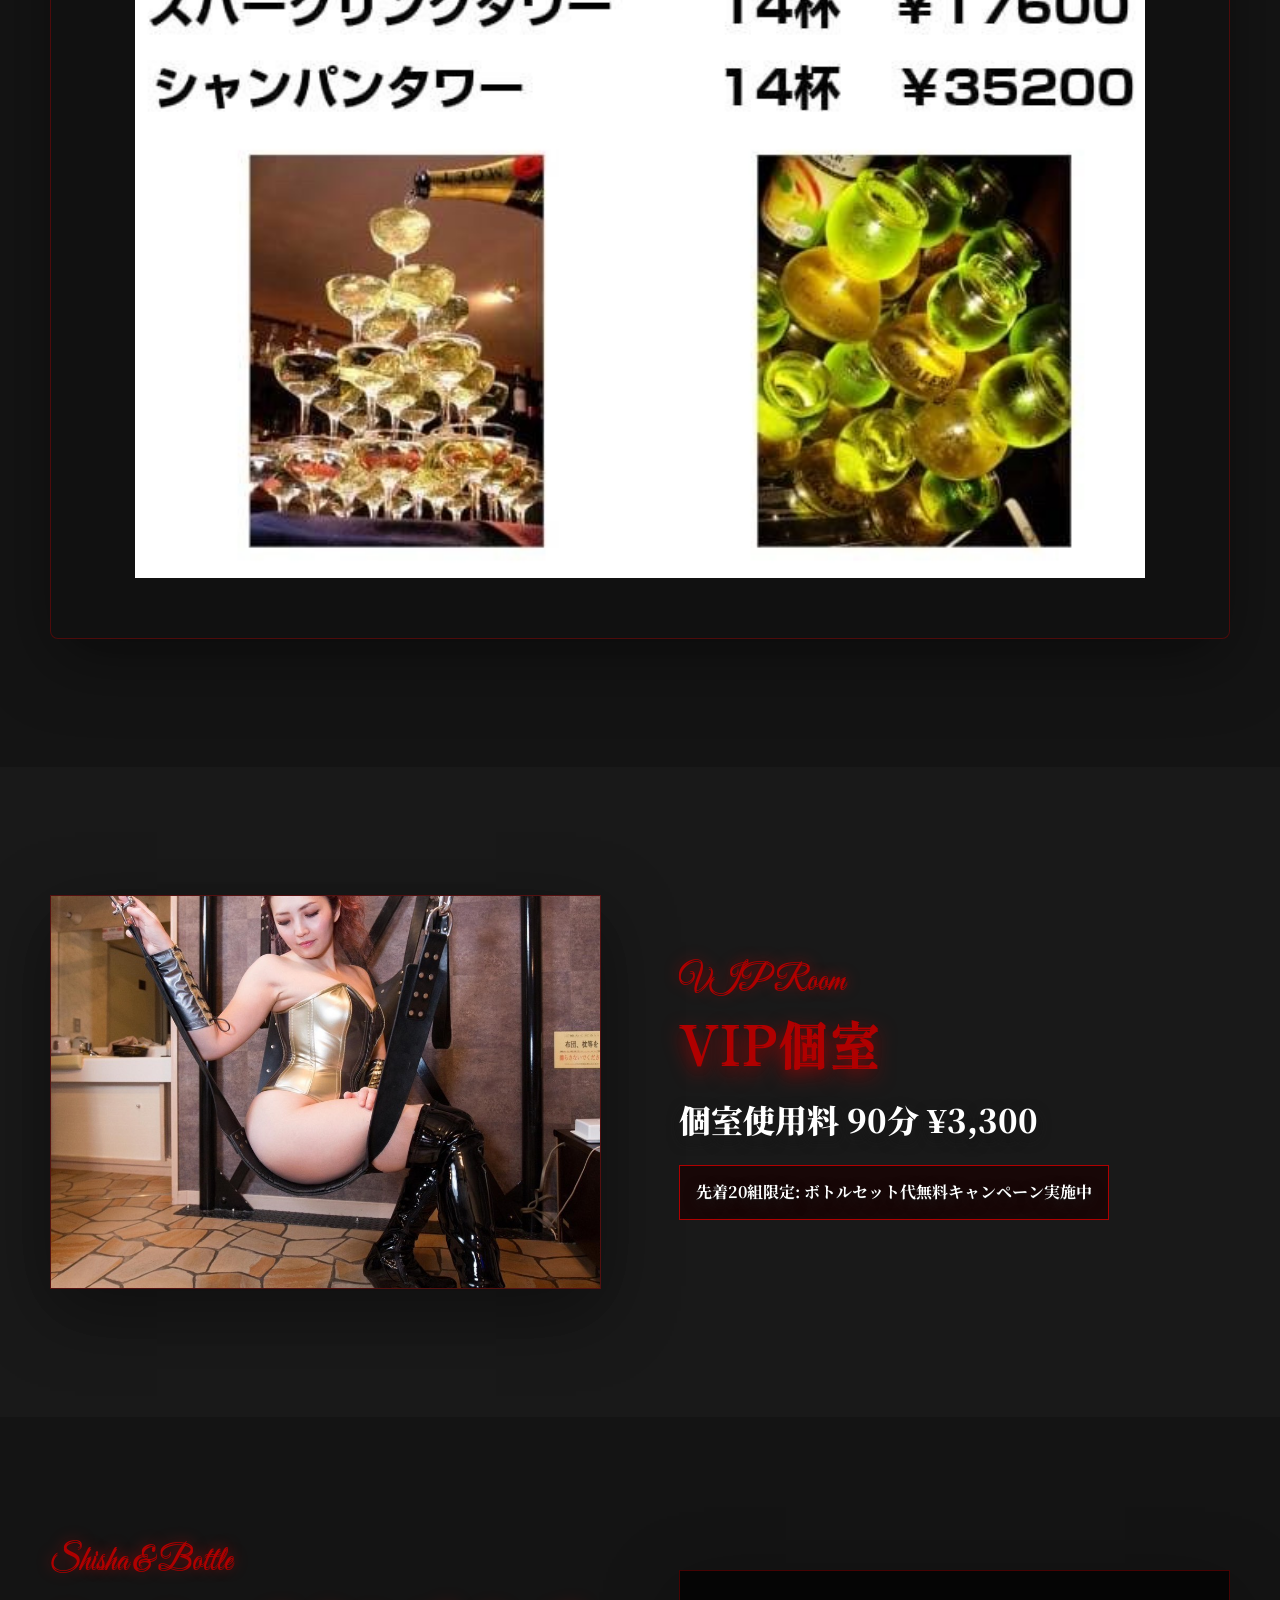
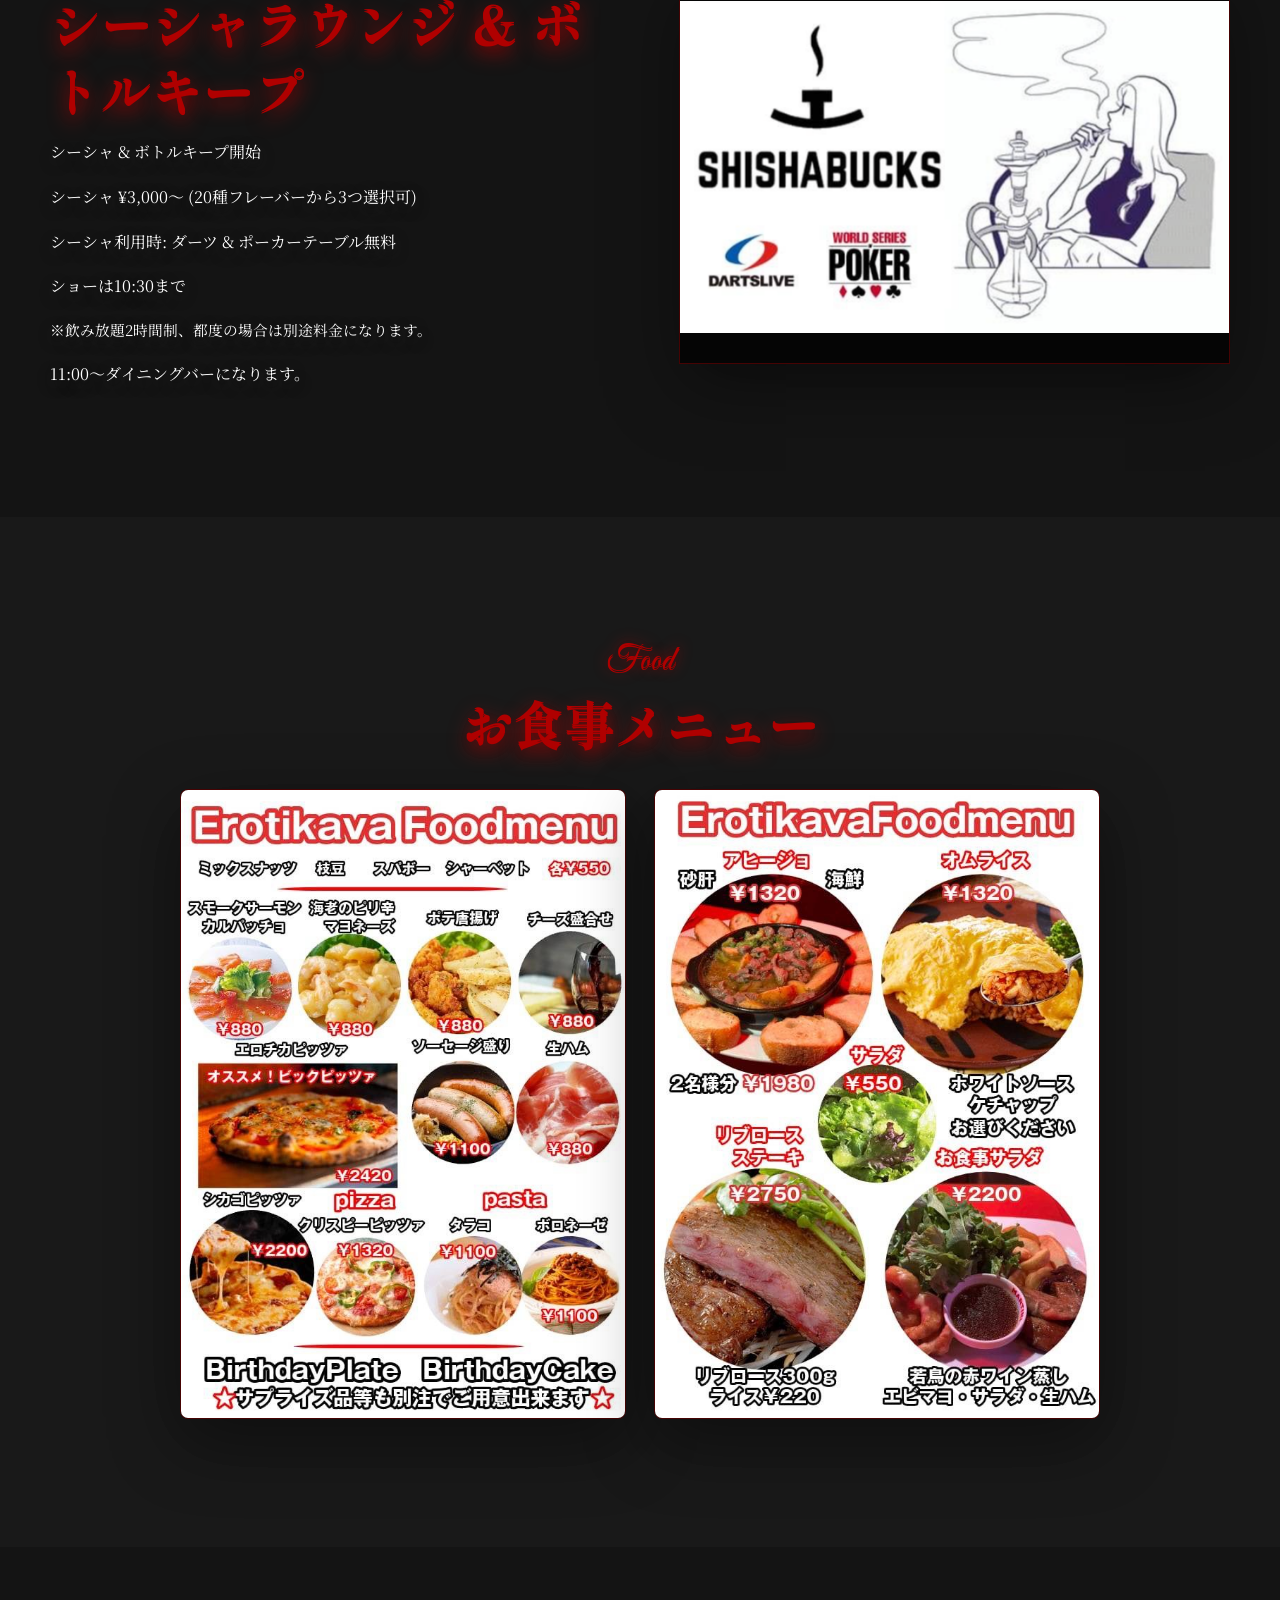
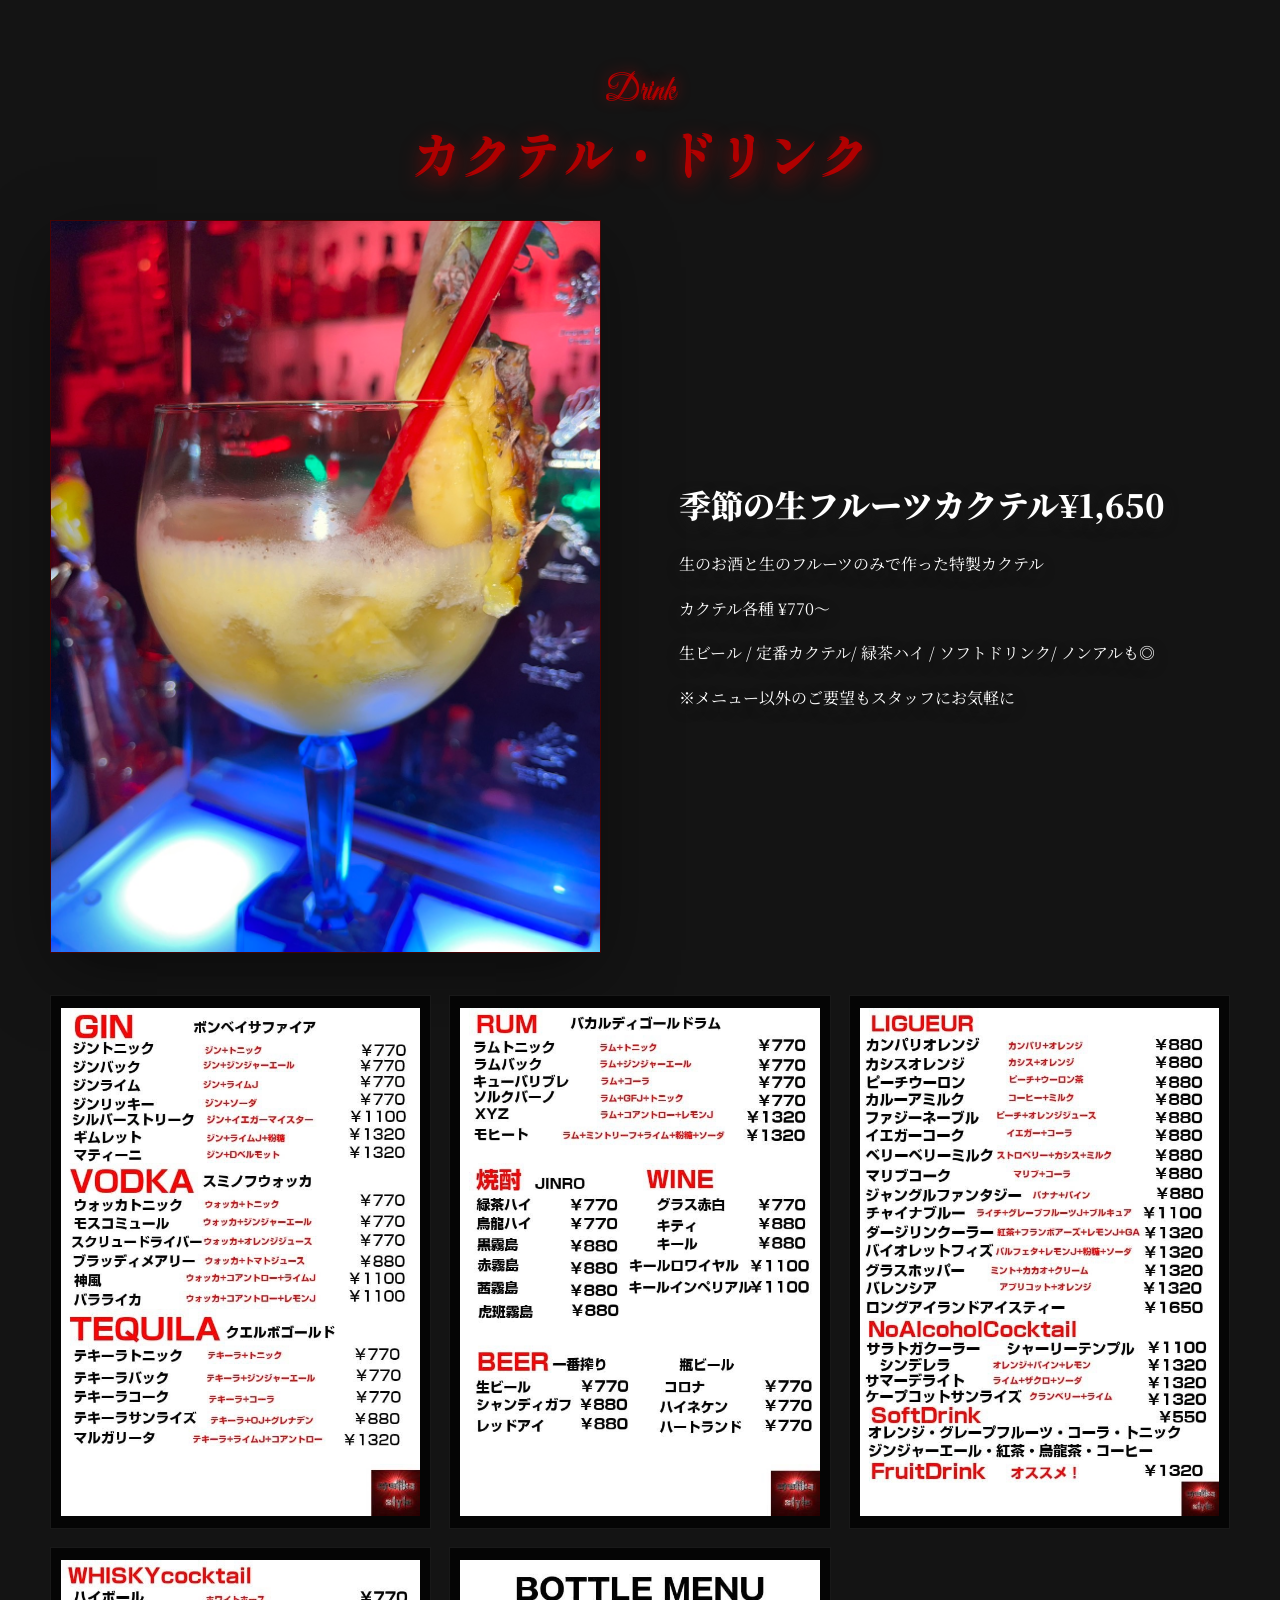
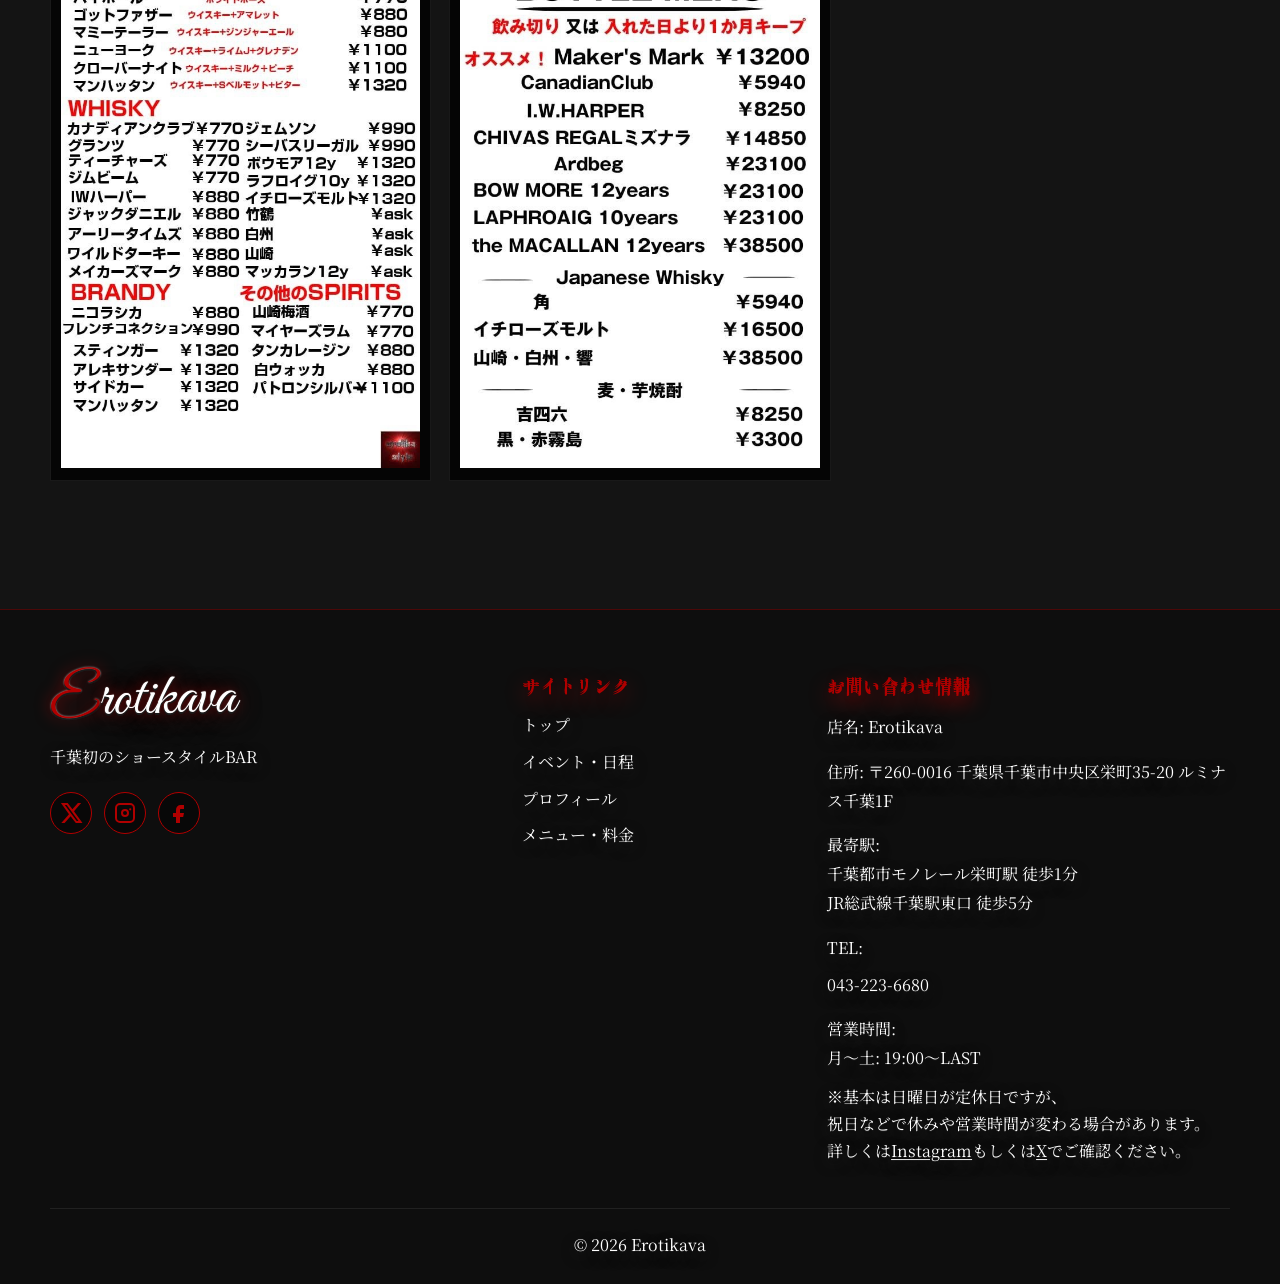
==== commit 74980f1a: "修正版" ====
--- a/menu.html
+++ b/menu.html
@@ -44,19 +44,19 @@
             <button type="button" role="tab" aria-selected="false" data-tab-button="bottle">ボトルキーププラン</button>
           </div>
           <div class="tab-panel is-active" data-tab-panel="drink">
-            <div class="price-card-grid">
-              <article class="price-card plan-image-card">
-                <img src="images/plan-long.jpg" alt="飲み放題ロング 男性 ¥11,000 / 女性 ¥6,600 23時まで飲み放題・ショー見放題 20時までの来店で1人1品フードサービス" onerror="this.src='https://placehold.co/1200x920/111111/ffffff?text=Plan+Long'">
-              </article>
-              <article class="price-card plan-image-card">
-                <img src="images/plan-short.jpg" alt="飲み放題ショート ¥6,600 ショー1回・最大90分飲み放題" onerror="this.src='https://placehold.co/1200x920/111111/ffffff?text=Plan+Short'">
-              </article>
+            <div class="plan-image-grid">
+              <figure class="plan-image-card">
+                <img src="images/630_891 (4).jpg" alt="飲み放題プラン画像 1" loading="lazy" decoding="async" onerror="this.src='https://placehold.co/1200x920/111111/ffffff?text=Plan+Image+1'">
+              </figure>
+              <figure class="plan-image-card">
+                <img src="images/630_891 (5).jpg" alt="飲み放題プラン画像 2" loading="lazy" decoding="async" onerror="this.src='https://placehold.co/1200x920/111111/ffffff?text=Plan+Image+2'">
+              </figure>
             </div>
           </div>
           <div class="tab-panel" data-tab-panel="bottle">
-            <article class="price-card plan-image-card single-plan-image-card">
-              <img src="images/630_891 (5).jpg" alt="ボトルメニューとパーティーメニューの料金画像" onerror="this.src='https://placehold.co/1200x920/111111/ffffff?text=Bottle+Menu'">
-            </article>
+            <figure class="plan-image-card single-plan-image-card">
+              <img src="images/630_891 (5).jpg" alt="ボトルメニューとパーティーメニューの料金画像" loading="lazy" decoding="async" onerror="this.src='https://placehold.co/1200x920/111111/ffffff?text=Bottle+Menu'">
+            </figure>
           </div>
         </div>
       </div>
